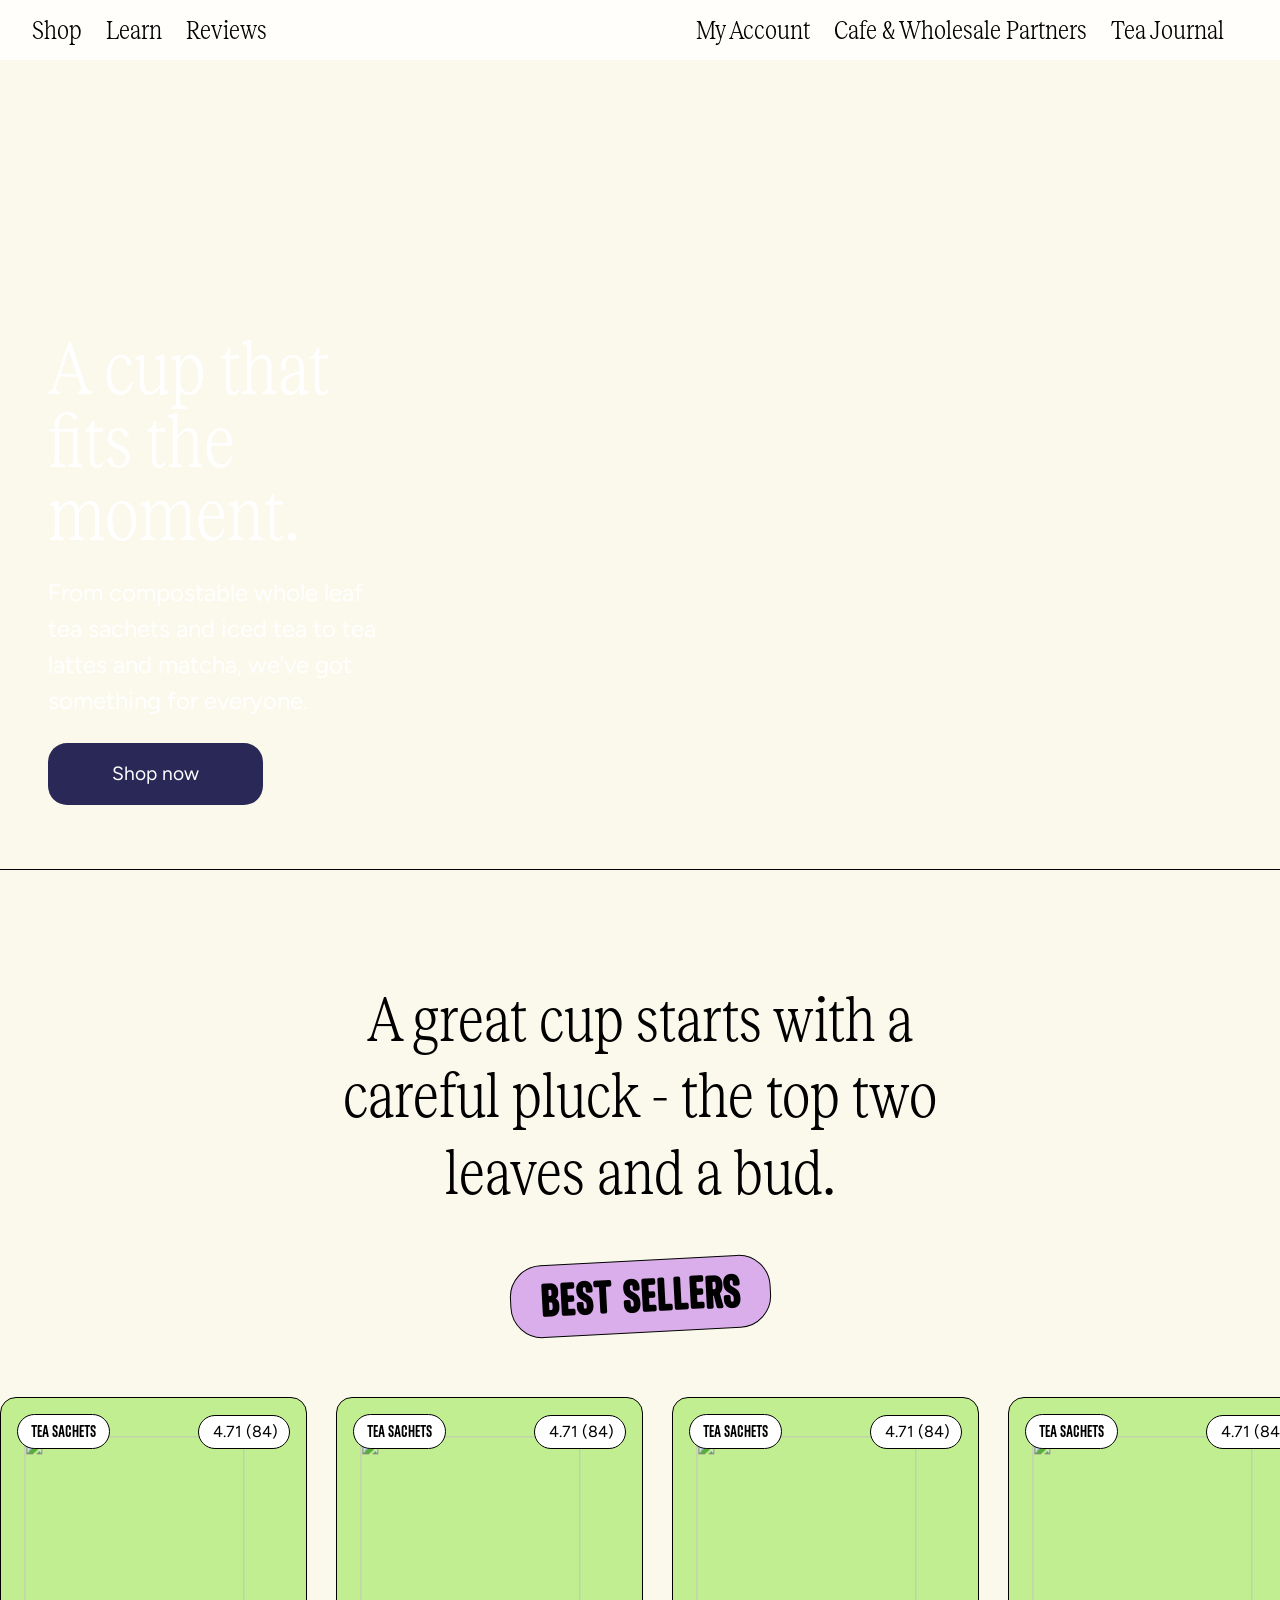
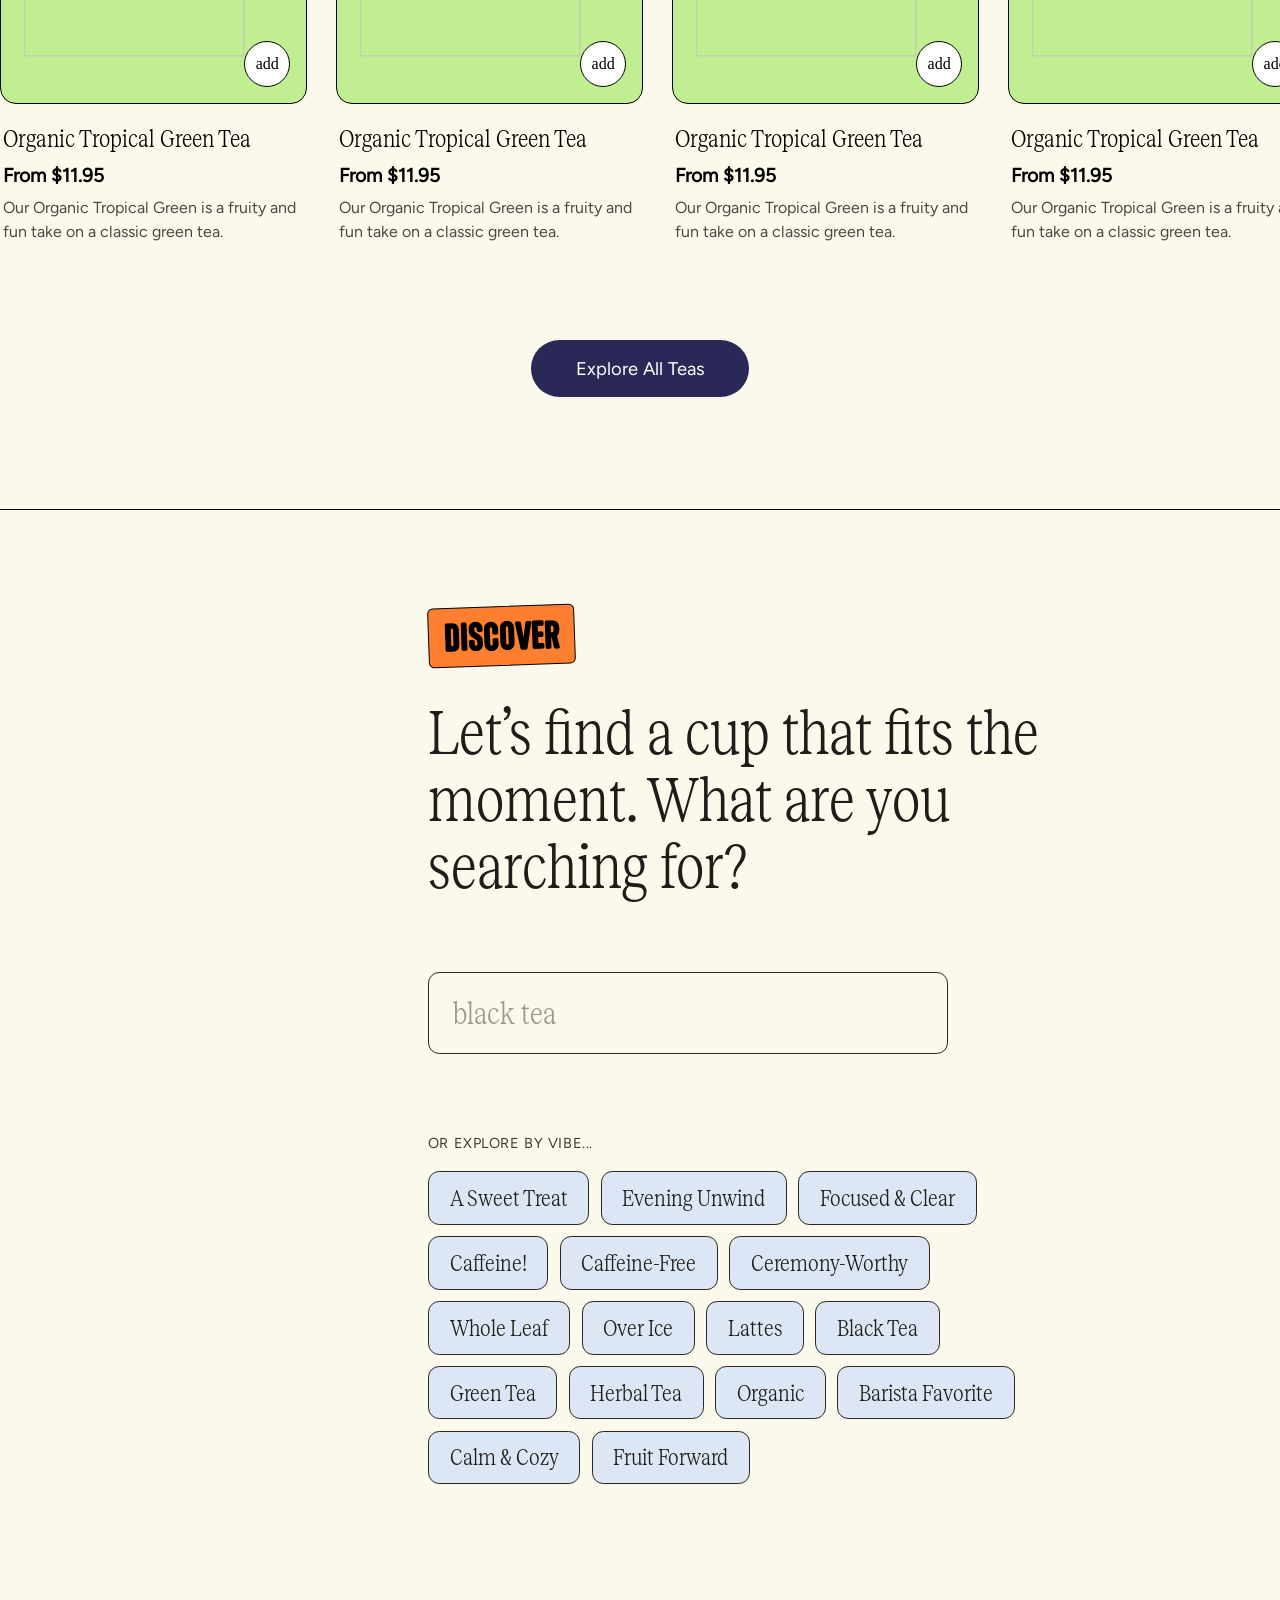
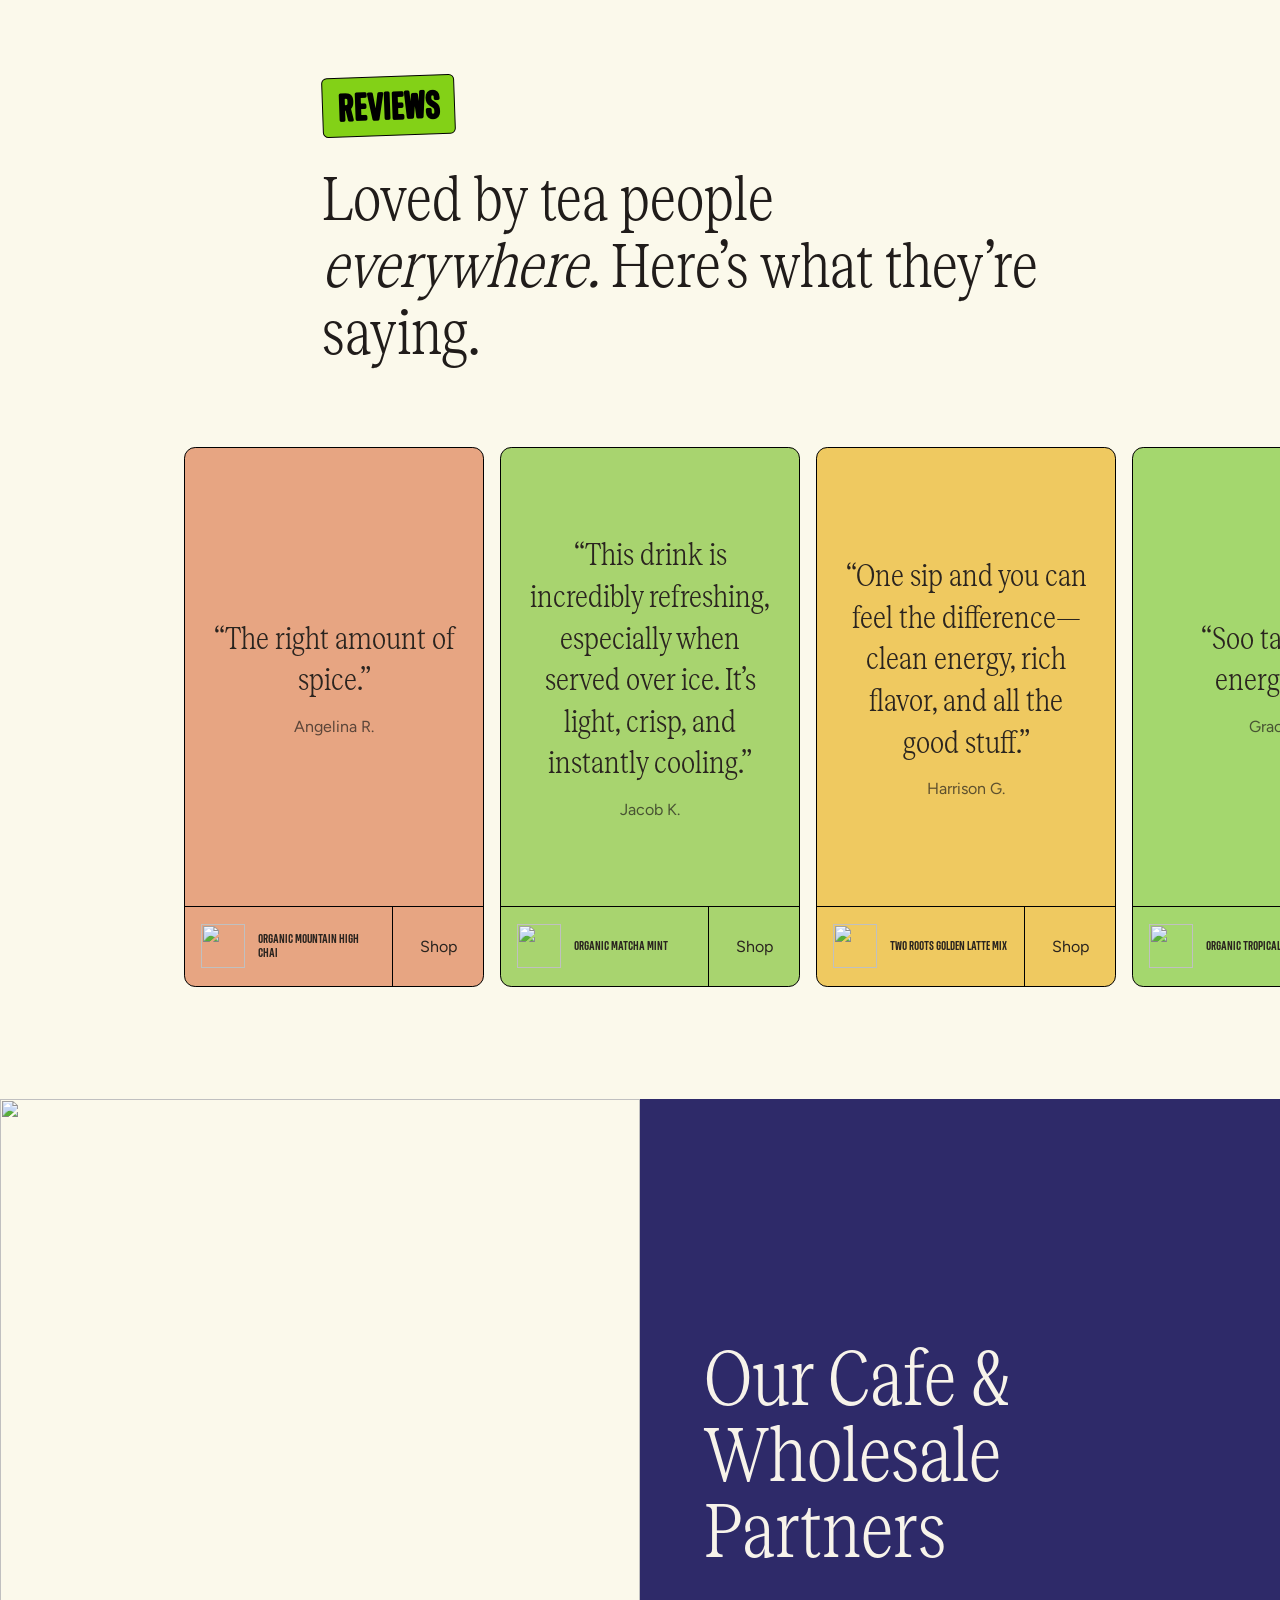
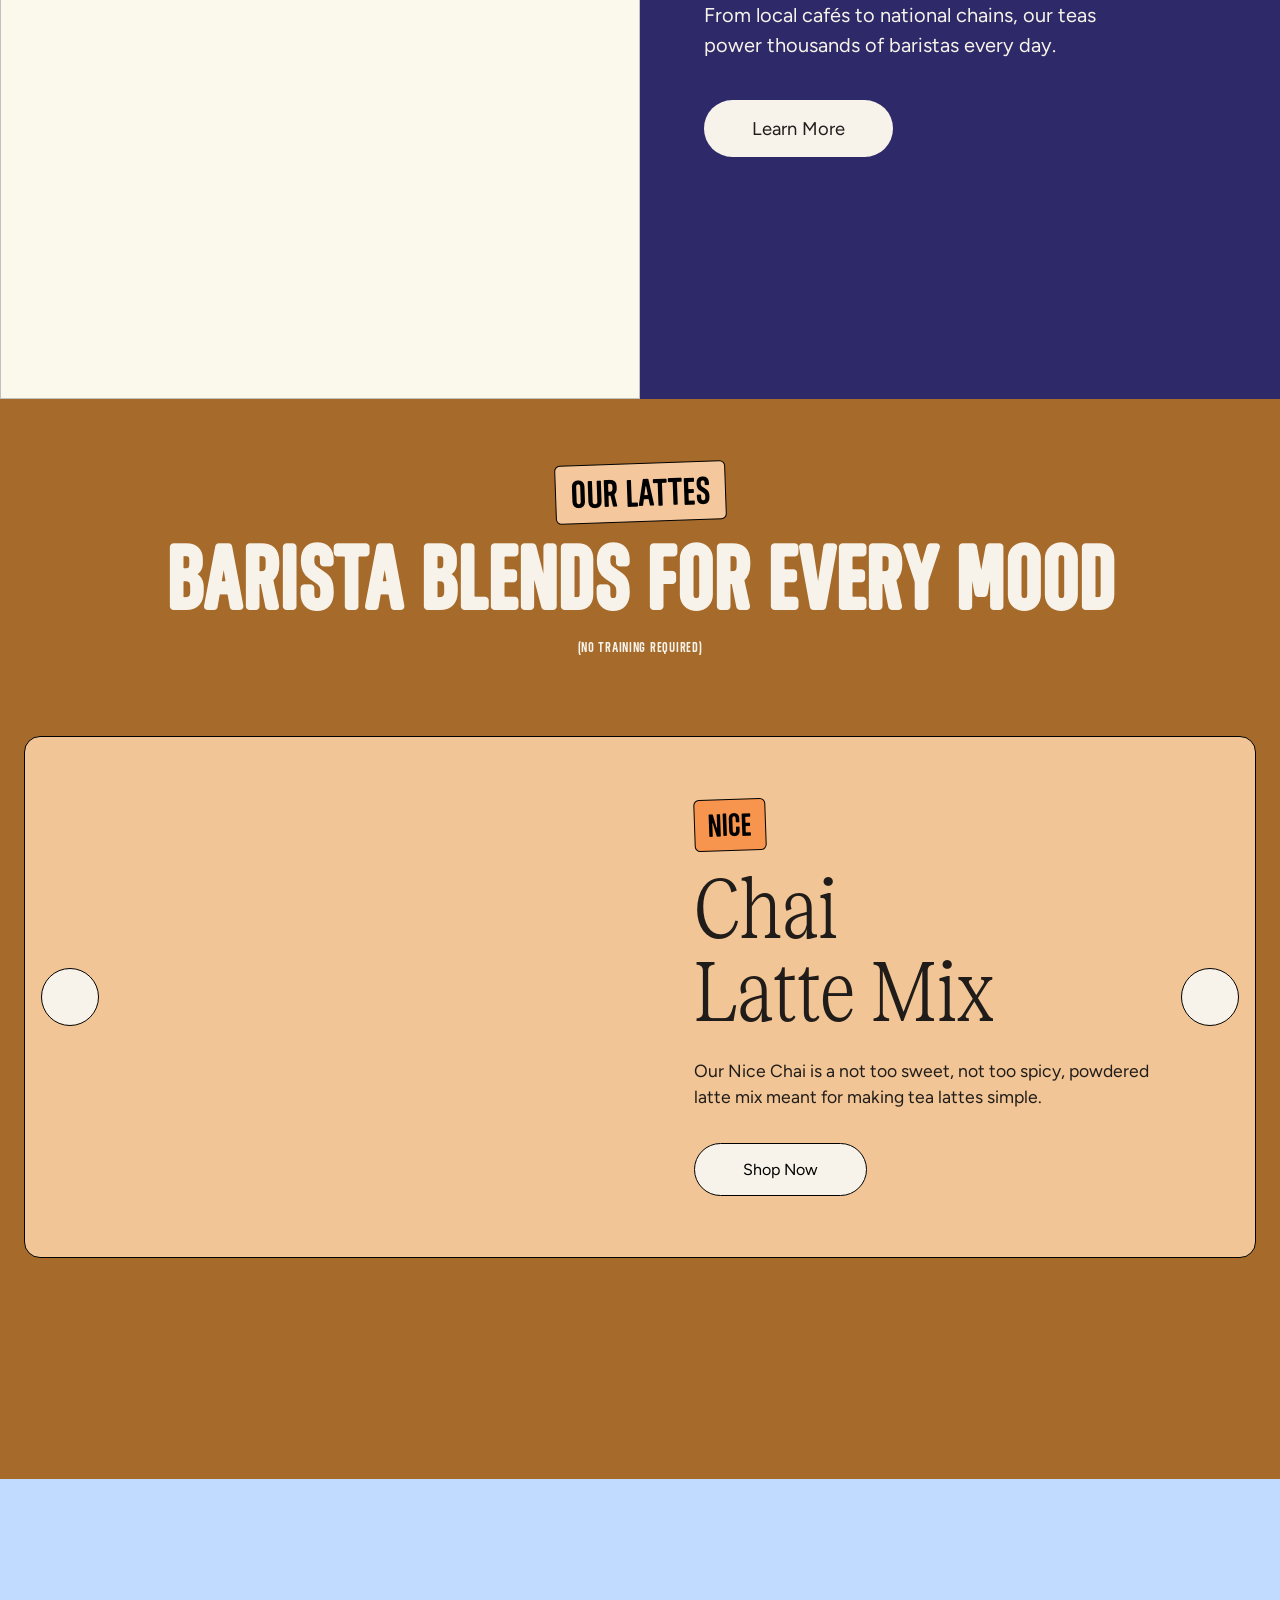
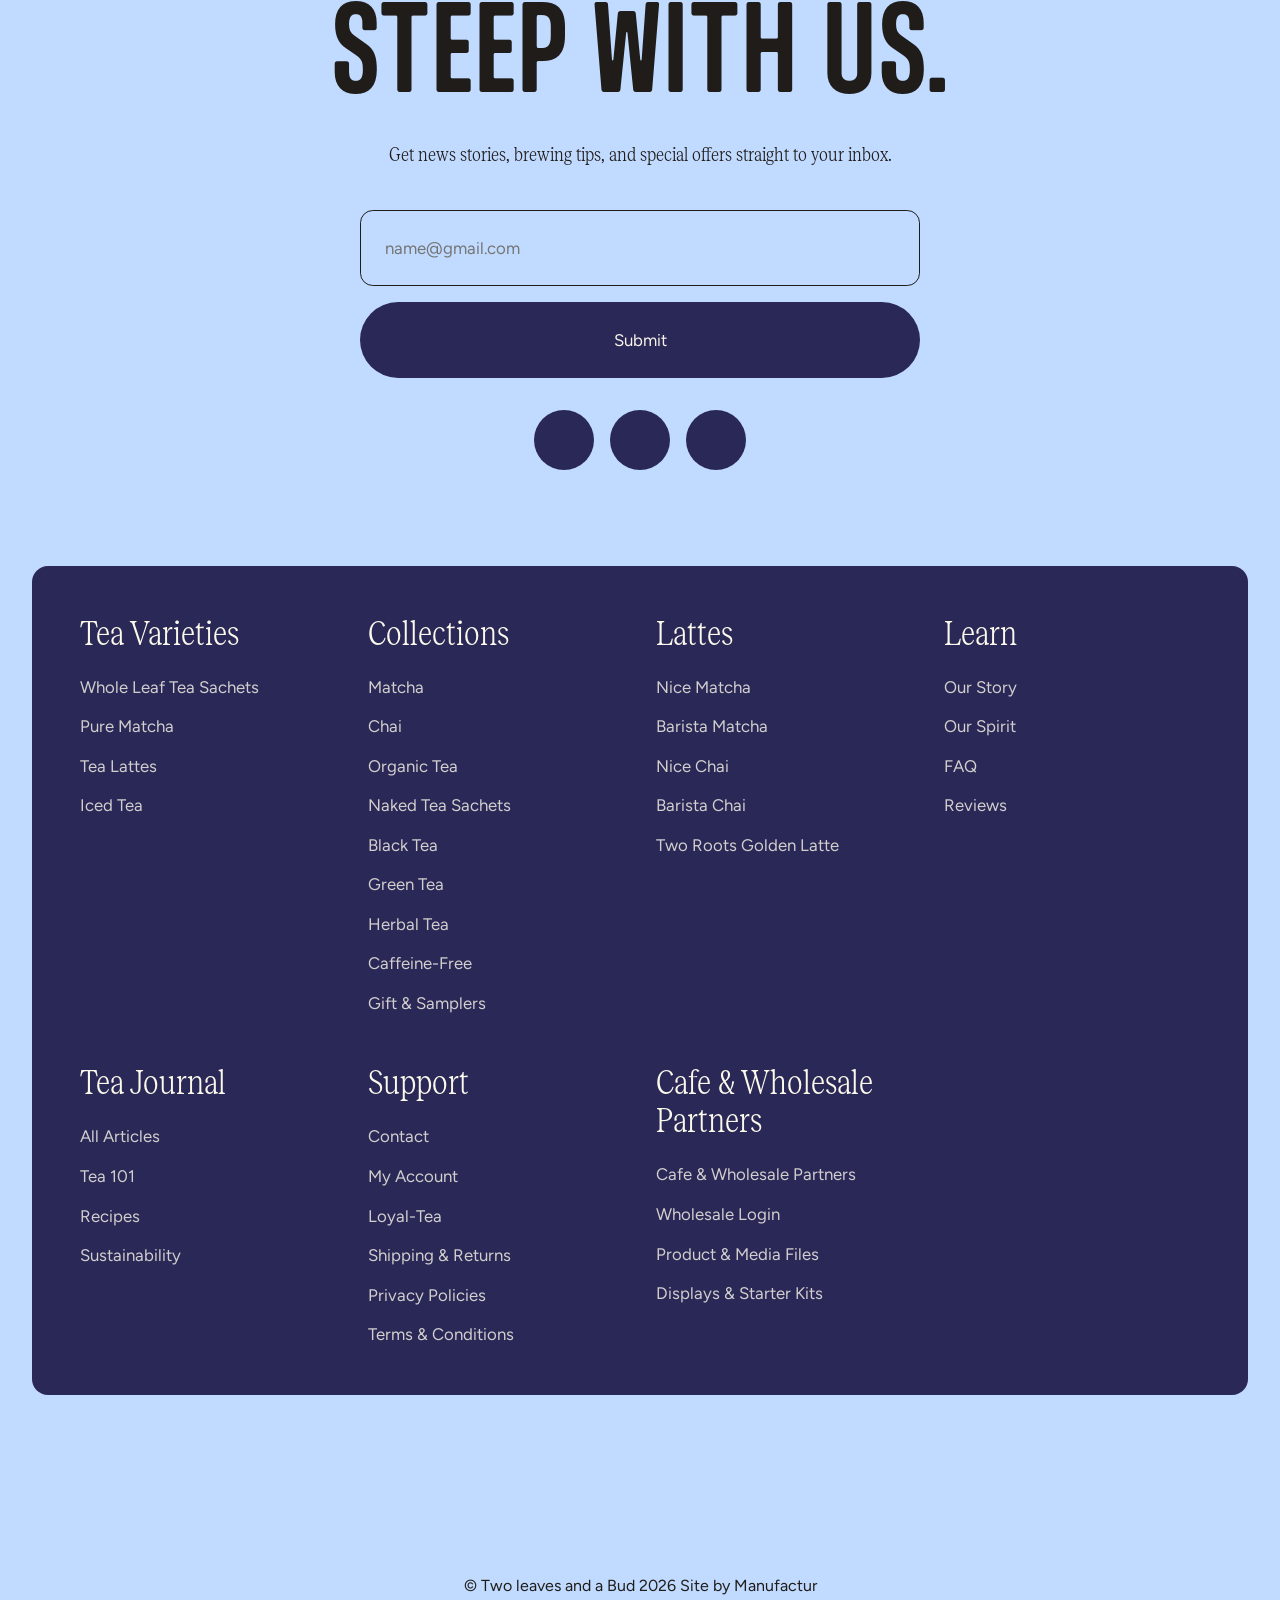
==== Assignment-7/index.html @ 1c63d4a4 "Assignment-7 added" ====
<!doctype html>
<html lang="en">
  <head>
    <meta charset="UTF-8" />
    <meta name="viewport" content="width=device-width, initial-scale=1.0" />
    <title>Two Leaves and a Bud | Orgainc Tea</title>
    <link rel="stylesheet" href="style.css" />
    <link
      href="https://cdn.jsdelivr.net/npm/remixicon@4.9.0/fonts/remixicon.css"
      rel="stylesheet"
    />
    
  </head>

  <body>
    <main>
      <nav>
        <i id="menu-icon" class="ri-menu-line"></i>
        <div class="nav-part-1">
          <h3>Shop</h3>
          <h3>Learn</h3>
          <h3>Reviews</h3>
        </div>
        <div class="nav-part-2">
          <img
            src="https://www.twoleavestea.com/cdn/shop/files/Twoleaves_logo.svg?v=1768205424&width=420"
            alt=""
          />
        </div>
        <div class="nav-part-3">
          <h3>My Account</h3>
          <h3>Cafe & Wholesale Partners</h3>
          <h3>Tea Journal</h3>
          <svg
            width="18"
            height="31"
            viewBox="0 0 18 31"
            fill="none"
            xmlns="http://www.w3.org/2000/svg"
            data-acsb-hidden="true"
            role="presentation"
          >
            <path
              d="M21.5 10V24.5C21.5 27.5376 19.0376 30 16 30H6C2.96243 30 0.5 27.5376 0.5 24.5V10H21.5Z"
              stroke="#201C1A"
            ></path>
            <path
              d="M5 9.5V6.5C5 3.18629 7.68629 0.5 11 0.5C14.3137 0.5 17 3.18629 17 6.5V9.5"
              stroke="#201C1A"
            ></path>
          </svg>
        </div>
      </nav>

      <section id="section-1">
        <h1>A cup that fits the moment.</h1>
        <p>
          From compostable whole leaf tea sachets and iced tea to tea lattes and
          matcha, we’ve got something for everyone.
        </p>
        <button>Shop now</button>
      </section>
      <section id="section-2">
        <div class="section2-text">
          <h1>
          A great cup starts with a careful pluck - the top two leaves and a
          bud.
        </h1>
        </div>
        <button class="btn-1">
          Best Sellers
        </button>

        <div class="card-container">
          <div class="card">
            <div class="card-top">
              <img src="https://www.twoleavestea.com/cdn/shop/files/organic_tropical_green_tea_sachet_featured.webp?v=1771579242&width=525.0" alt="">
            <div class="card-top-text">
              <button>TEA Sachets</button>
              <span><i class="ri-star-s-fill"></i> 4.71 (84)</span>
            </div>
              <div class="card-btm-text">
              <i class="ri-add-fill"></i>
              <span>add</span>
            </div>
            </div>
           <div class="card-btm">
             <h1>Organic Tropical Green Tea</h1>
            <h3>From $11.95</h3>
           <p> Our Organic Tropical Green is a fruity and fun take on a classic green tea.</p>
           </div>
          </div>
          <div class="card">
            <div class="card-top">
              <img src="https://www.twoleavestea.com/cdn/shop/files/organic_tropical_green_tea_sachet_featured.webp?v=1771579242&width=525.0" alt="">
            <div class="card-top-text">
              <button>TEA Sachets</button>
              <span><i class="ri-star-s-fill"></i> 4.71 (84)</span>
            </div>
              <div class="card-btm-text">
              <i class="ri-add-fill"></i>
              <span>add</span>
            </div>
            </div>
           <div class="card-btm">
             <h1>Organic Tropical Green Tea</h1>
            <h3>From $11.95</h3>
           <p> Our Organic Tropical Green is a fruity and fun take on a classic green tea.</p>
           </div>
          </div>
          <div class="card">
            <div class="card-top">
              <img src="https://www.twoleavestea.com/cdn/shop/files/organic_tropical_green_tea_sachet_featured.webp?v=1771579242&width=525.0" alt="">
            <div class="card-top-text">
              <button>TEA Sachets</button>
              <span><i class="ri-star-s-fill"></i> 4.71 (84)</span>
            </div>
              <div class="card-btm-text">
              <i class="ri-add-fill"></i>
              <span>add</span>
            </div>
            </div>
           <div class="card-btm">
             <h1>Organic Tropical Green Tea</h1>
            <h3>From $11.95</h3>
           <p> Our Organic Tropical Green is a fruity and fun take on a classic green tea.</p>
           </div>
          </div>
          <div class="card">
            <div class="card-top">
              <img src="https://www.twoleavestea.com/cdn/shop/files/organic_tropical_green_tea_sachet_featured.webp?v=1771579242&width=525.0" alt="">
            <div class="card-top-text">
              <button>TEA Sachets</button>
              <span><i class="ri-star-s-fill"></i> 4.71 (84)</span>
            </div>
              <div class="card-btm-text">
              <i class="ri-add-fill"></i>
              <span>add</span>
            </div>
            </div>
           <div class="card-btm">
             <h1>Organic Tropical Green Tea</h1>
            <h3>From $11.95</h3>
           <p> Our Organic Tropical Green is a fruity and fun take on a classic green tea.</p>
           </div>
          </div>
          <div class="card">
            <div class="card-top">
              <img src="https://www.twoleavestea.com/cdn/shop/files/organic_tropical_green_tea_sachet_featured.webp?v=1771579242&width=525.0" alt="">
            <div class="card-top-text">
              <button>TEA Sachets</button>
              <span><i class="ri-star-s-fill"></i> 4.71 (84)</span>
            </div>
              <div class="card-btm-text">
              <i class="ri-add-fill"></i>
              <span>add</span>
            </div>
            </div>
           <div class="card-btm">
             <h1>Organic Tropical Green Tea</h1>
            <h3>From $11.95</h3>
           <p> Our Organic Tropical Green is a fruity and fun take on a classic green tea.</p>
           </div>
          </div>
          <div class="card">
            <div class="card-top">
              <img src="https://www.twoleavestea.com/cdn/shop/files/organic_tropical_green_tea_sachet_featured.webp?v=1771579242&width=525.0" alt="">
            <div class="card-top-text">
              <button>TEA Sachets</button>
              <span><i class="ri-star-s-fill"></i> 4.71 (84)</span>
            </div>
              <div class="card-btm-text">
              <i class="ri-add-fill"></i>
              <span>add</span>
            </div>
            </div>
           <div class="card-btm">
             <h1>Organic Tropical Green Tea</h1>
            <h3>From $11.95</h3>
           <p> Our Organic Tropical Green is a fruity and fun take on a classic green tea.</p>
           </div>
          </div>
          <div class="card">
            <div class="card-top">
              <img src="https://www.twoleavestea.com/cdn/shop/files/organic_tropical_green_tea_sachet_featured.webp?v=1771579242&width=525.0" alt="">
            <div class="card-top-text">
              <button>TEA Sachets</button>
              <span><i class="ri-star-s-fill"></i> 4.71 (84)</span>
            </div>
              <div class="card-btm-text">
              <i class="ri-add-fill"></i>
              <span>add</span>
            </div>
            </div>
           <div class="card-btm">
             <h1>Organic Tropical Green Tea</h1>
            <h3>From $11.95</h3>
           <p> Our Organic Tropical Green is a fruity and fun take on a classic green tea.</p>
           </div>
          </div>
          <div class="card">
            <div class="card-top">
              <img src="https://www.twoleavestea.com/cdn/shop/files/organic_tropical_green_tea_sachet_featured.webp?v=1771579242&width=525.0" alt="">
            <div class="card-top-text">
              <button>TEA Sachets</button>
              <span><i class="ri-star-s-fill"></i> 4.71 (84)</span>
            </div>
              <div class="card-btm-text">
              <i class="ri-add-fill"></i>
              <span>add</span>
            </div>
            </div>
           <div class="card-btm">
             <h1>Organic Tropical Green Tea</h1>
            <h3>From $11.95</h3>
           <p> Our Organic Tropical Green is a fruity and fun take on a classic green tea.</p>
           </div>
          </div>

          <div class="card">
            <div class="card-top">
              <img src="https://www.twoleavestea.com/cdn/shop/files/organic_tropical_green_tea_sachet_featured.webp?v=1771579242&width=525.0" alt="">
            <div class="card-top-text">
              <button>TEA Sachets</button>
              <span><i class="ri-star-s-fill"></i> 4.71 (84)</span>
            </div>
              <div class="card-btm-text">
              <i class="ri-add-fill"></i>
              <span>add</span>
            </div>
            </div>
           <div class="card-btm">
             <h1>Organic Tropical Green Tea</h1>
            <h3>From $11.95</h3>
           <p> Our Organic Tropical Green is a fruity and fun take on a classic green tea.</p>
           </div>
          </div>
        </div>
        <div class="btn-container">
          <button class="btm-btn">Explore All Teas</button>
        </div>
      </section>

      <section id = "section-3">
        <button class="btn-1">
            DISCOVER
        </button>
        <div class="section3-text">
          <h1>
          Let’s find a cup that fits the moment. What are you searching for?
        </h1>
        </div>
        <div class="section3-search">
        <input type="text" placeholder="black tea">
        </div>

        <div class="explore-text">
        <p>OR EXPLORE BY VIBE...</p>
        </div>

        <div class="tag-wrapper">
            <button>A Sweet Treat</button>
            <button>Evening Unwind</button>
            <button>Focused & Clear</button>
            <button>Caffeine!</button>
            <button>Caffeine-Free</button>
            <button>Ceremony-Worthy</button>
            <button>Whole Leaf</button>
            <button>Over Ice</button>
            <button>Lattes</button>
            <button>Black Tea</button>
            <button>Green Tea</button>
            <button>Herbal Tea</button>
            <button>Organic</button>
            <button>Barista Favorite</button>
            <button>Calm & Cozy</button>
            <button>Fruit Forward</button>
        </div>
      </section>


      <section id="section-4">

  <button class="review-btn">
    REVIEWS
  </button>

  <div class="section4-text">
    <h1>
      Loved by tea people <em>everywhere.</em> Here’s what they’re saying.
    </h1>
  </div>

  <div class="review-card-wrapper">

    <div class="review-card peach">
      <div class="review-content">
        <h2>“The right amount of spice.”</h2>
        <p>Angelina R.</p>
      </div>

      <div class="review-product">
        <div class="product-left">
          <img src="https://www.twoleavestea.com/cdn/shop/files/organic_mountain_high_chai_tea_sachet_box_featured.webp?v=1741893080&width=320" alt="">
          <span>ORGANIC MOUNTAIN HIGH CHAI</span>
        </div>

        <button>Shop</button>
      </div>
    </div>

    <div class="review-card green">
      <div class="review-content">
        <h2>
          “This drink is incredibly refreshing, especially when served over ice. It’s light, crisp, and instantly cooling.”
        </h2>
        <p>Jacob K.</p>
      </div>

      <div class="review-product">
        <div class="product-left">
          <img src="https://www.twoleavestea.com/cdn/shop/files/organic_matcha_mint_sachet_box_featured.webp?v=1741894193&width=320" alt="">
          <span>ORGANIC MATCHA MINT</span>
        </div>

        <button>Shop</button>
      </div>
    </div>

    <div class="review-card yellow">
      <div class="review-content">
        <h2>
          “One sip and you can feel the difference—clean energy, rich flavor, and all the good stuff.”
        </h2>
        <p>Harrison G.</p>
      </div>

      <div class="review-product">
        <div class="product-left">
          <img src="https://www.twoleavestea.com/cdn/shop/files/two_roots_golden_latte_mix_featured.webp?v=1741905054&width=320" alt="">
          <span>TWO ROOTS GOLDEN LATTE MIX</span>
        </div>

        <button>Shop</button>
      </div>
    </div>

    <div class="review-card light-green">
      <div class="review-content">
        <h2>“Soo tasty and energizing.”</h2>
        <p>Gracie H.</p>
      </div>

      <div class="review-product">
        <div class="product-left">
          <img src="https://www.twoleavestea.com/cdn/shop/files/organic_tropical_green_tea_sachet_featured.webp?v=1771579242&width=320" alt="">
          <span>ORGANIC TROPICAL GREEN TEA</span>
        </div>

        <button>Shop</button>
      </div>
    </div>

    <div class="review-card purple">
      <div class="review-content">
        <h2>“The perfect start to my day.”</h2>
        <p>Jorge F.</p>
      </div>

      <div class="review-product">
        <div class="product-left">
          <img src="https://www.twoleavestea.com/cdn/shop/files/jasmine_petal_tea_sachet_box_featured.webp?v=1741893665&width=320" alt="">
          <span>JASMINE PETAL</span>
        </div>

        <button>Shop</button>
      </div>
    </div>

  </div>

</section>
<section id="section-5">

  <div class="section5-left">
    <img src="https://www.twoleavestea.com/cdn/shop/files/Our_Cafe_Wholesale_Partners.webp?v=1773753185&width=2700.0" alt="">
  </div>

  <div class="section5-right">
    <div class="section5-content">
      <h1>
        Our Cafe & Wholesale Partners
      </h1>

      <p>
        From local cafés to national chains, our teas power thousands of baristas every day.
      </p>

      <button>
        Learn More
      </button>
    </div>
  </div>

</section>

<section id="section-6">

  <div class="latte-top">

    <div class="latte-badge">
      OUR LATTES
    </div>

    <h1>BARISTA BLENDS FOR EVERY MOOD</h1>

    <p>(NO TRAINING REQUIRED)</p>

    <div class="latte-sticker">
      <img src="https://www.twoleavestea.com/cdn/shop/files/designed_for_ease.svg?v=1773116538&width=112" alt="">
    </div>

  </div>

  <div class="latte-box">

    <button class="slider-arrow left">
      <i class="ri-arrow-left-s-line"></i>
    </button>

    <div class="latte-image">
      <img src="https://www.twoleavestea.com/cdn/shop/files/Nice_Chai.webp?v=1773826534&width=288" alt="">
    </div>

    <div class="latte-content">

      <div class="latte-tag">
        NICE
      </div>

      <h2>Chai <br> Latte Mix</h2>

      <p>
        Our Nice Chai is a not too sweet, not too spicy, powdered latte mix meant for making tea lattes simple.
      </p>

      <button>Shop Now</button>

    </div>

    <button class="slider-arrow right">
      <i class="ri-arrow-right-s-line"></i>
    </button>

  </div>

</section>




<footer id="footer">

  <div class="footer-part-1">

  <h1>Steep with us.</h1>

  <p>
    Get news stories, brewing tips, and special offers straight to your inbox.
  </p>

  <input type="email" placeholder="name@gmail.com">

  <button>Submit</button>

  <div class="footer-socials">
    <i class="ri-facebook-fill"></i>
    <i class="ri-instagram-line"></i>
    <i class="ri-linkedin-fill"></i>
  </div>

</div>
<div class="footer-part-2">

  <div class="footer-menu">

    <div class="footer-menu-top">
      <h2>Tea Varieties</h2>
      <div class="footer-toggle">
        <i class="ri-arrow-down-s-line"></i>
      </div>
    </div>

    <div class="footer-menu-links">
      <a href="#">Whole Leaf Tea Sachets</a>
      <a href="#">Pure Matcha</a>
      <a href="#">Tea Lattes</a>
      <a href="#">Iced Tea</a>
    </div>

  </div>

  <div class="footer-menu">

    <div class="footer-menu-top">
      <h2>Collections</h2>
      <div class="footer-toggle">
        <i class="ri-arrow-down-s-line"></i>
      </div>
    </div>

    <div class="footer-menu-links">
      <a href="#">Matcha</a>
      <a href="#">Chai</a>
      <a href="#">Organic Tea</a>
      <a href="#">Naked Tea Sachets</a>
      <a href="#">Black Tea</a>
      <a href="#">Green Tea</a>
      <a href="#">Herbal Tea</a>
      <a href="#">Caffeine-Free</a>
      <a href="#">Gift & Samplers</a>
    </div>

  </div>

  <div class="footer-menu">

    <div class="footer-menu-top">
      <h2>Lattes</h2>
      <div class="footer-toggle">
        <i class="ri-arrow-down-s-line"></i>
      </div>
    </div>

    <div class="footer-menu-links">
      <a href="#">Nice Matcha</a>
      <a href="#">Barista Matcha</a>
      <a href="#">Nice Chai</a>
      <a href="#">Barista Chai</a>
      <a href="#">Two Roots Golden Latte</a>
    </div>

  </div>

  <div class="footer-menu">

    <div class="footer-menu-top">
      <h2>Learn</h2>
      <div class="footer-toggle">
        <i class="ri-arrow-down-s-line"></i>
      </div>
    </div>

    <div class="footer-menu-links">
      <a href="#">Our Story</a>
      <a href="#">Our Spirit</a>
      <a href="#">FAQ</a>
      <a href="#">Reviews</a>
    </div>

  </div>

  <div class="footer-menu">

    <div class="footer-menu-top">
      <h2>Tea Journal</h2>
      <div class="footer-toggle">
        <i class="ri-arrow-down-s-line"></i>
      </div>
    </div>

    <div class="footer-menu-links">
      <a href="#">All Articles</a>
      <a href="#">Tea 101</a>
      <a href="#">Recipes</a>
      <a href="#">Sustainability</a>
    </div>

  </div>

  <div class="footer-menu">

    <div class="footer-menu-top">
      <h2>Support</h2>
      <div class="footer-toggle">
        <i class="ri-arrow-down-s-line"></i>
      </div>
    </div>

    <div class="footer-menu-links">
      <a href="#">Contact</a>
      <a href="#">My Account</a>
      <a href="#">Loyal-Tea</a>
      <a href="#">Shipping & Returns</a>
      <a href="#">Privacy Policies</a>
      <a href="#">Terms & Conditions</a>
    </div>

  </div>

  <div class="footer-menu">

    <div class="footer-menu-top">
      <h2>Cafe & Wholesale Partners</h2>
      <div class="footer-toggle">
        <i class="ri-arrow-down-s-line"></i>
      </div>
    </div>

    <div class="footer-menu-links">
      <a href="#">Cafe & Wholesale Partners</a>
      <a href="#">Wholesale Login</a>
      <a href="#">Product & Media Files</a>
      <a href="#">Displays & Starter Kits</a>
    </div>

  </div>

</div>
<div class="footer-part-3">

  <div class="footer-logo-wrap">
    <img
      src="https://www.twoleavestea.com/cdn/shop/files/Twoleaves_logo.svg?v=1768205424&width=420"
      alt=""
    >
  </div>

  <div class="footer-bg-image">
    <img
      src="https://www.twoleavestea.com/cdn/shop/files/footer-extended_1.png?v=1771834074"
      alt=""
    >
  </div>

  <p>
    © Two leaves and a Bud 2026 Site by Manufactur
  </p>

</div>

</footer>
    </main>
  </body>
</html>
---- Assignment-7/style.css ----
@font-face {
    font-family: Reckless;
    src: url(./fonts/RecklessCondensedS-TRIAL-Book.woff);
}

@font-face {
    font-family: Figtree;
    src: url(./fonts/figtree_n4.3c0838aba1701047e60be6a99a1b0a40ce9b8419.woff2);
}

@font-face {
    font-family: Midnight;
    src: url(./fonts/midnight-sans-rd-12-medium-trial.otf);
}

* {
    margin: 0;
    padding: 0;
    box-sizing: border-box;
}

html,
body {
    width: 100%;
    height: 100%;
}

main {
    width: 100%;
    min-height: 100vh;
    background-color: #FBF9EB;
}

nav {
    width: 100%;
    background-color: #FFFEFB;
    display: flex;
    align-items: center;
    justify-content: space-between;
    font-family: Reckless;
    padding: 1rem 1.5rem;
    font-size: 1rem;
    position: sticky;
    top: 0;
    z-index: 100;
}

nav i {
    font-size: 2.2rem;
    width: 33%;
}

nav .nav-part-1 {
    gap: 1.5rem;
    width: 33%;
    display: none;
}

.nav-part-1 h3 {
    font-weight: 300;
}

nav .nav-part-2 {
    width: 24%;
    display: flex;
}

.nav-part-2 img {
    width: 100%;
    object-fit: cover;
}

.nav-part-3 {
    display: flex;
    width: 30%;
    gap: 2rem;
    align-items: center;
    justify-content: end;
}

.nav-part-3 h3 {
    font-weight: 300;
    display: none;
}

.nav-part-3 svg {
    width: 34px;
    height: 34px;
}

#section-1 {
    width: 100%;
    height: 90vh;
    background-image: url(https://www.twoleavestea.com/cdn/shop/files/AlpineBerry_mobile.webp?v=1774284087&width=720);
    background-size: cover;
    background-position: center;
    display: flex;
    justify-content: end;
    flex-direction: column;
    padding: 4rem 1rem;
    gap: 1.5rem;
    text-align: center;
    border-bottom: 1px solid #000;
}

#section-1 h1 {
    font-size: clamp(4rem, 6vw, 6rem);
    font-family: Reckless;
    color: white;
    font-weight: 500;
    line-height: 0.95;
}

#section-1 p {
    font-size: clamp(1.2rem, 2vw, 1.5rem);
    font-family: Figtree;
    font-weight: 400;
    color: white;
    line-height: 1.5;
}

#section-1 button {
    padding: 1.3rem 2rem;
    border: none;
    background-color: #2A2857;
    color: white;
    font-family: Figtree;
    border-radius: 1.2rem;
    font-size: 1.2rem;
    font-weight: 500;
}

#section-2 {
    width: 100%;
    min-height: 100vh;
    padding: 7rem 0;
    display: flex;
    flex-direction: column;
    align-items: center;
}

#section-2 .section2-text {
    width: 100%;
    display: flex;
    align-items: center;
    justify-content: center;
    font-family: Reckless;
    text-align: center;
    padding: 0 1rem;
}

.section2-text h1 {
    font-size: clamp(2.5rem, 5vw, 4.5rem);
    font-weight: 300;
    width: 90%;
    line-height: 1.2;
}

#section-2 .btn-1 {
    padding: 0.5rem 1.8rem;
    font-size: clamp(2rem, 4vw, 2.8rem);
    font-family: Midnight;
    font-weight: 600;
    background-color: #DAAEEA;
    border-radius: 2rem;
    border: 1px solid #000;
    text-transform: uppercase;
    margin-top: 3rem;
    transform: rotate(-3deg);
    letter-spacing: 1px;
}

#section-2 .card-container {
    width: 100%;
    padding: 4rem 2rem;
    display: flex;
    gap: 1.8rem;
    overflow-x: auto;
    scroll-behavior: smooth;
    scroll-snap-type: x mandatory;
    -webkit-overflow-scrolling: touch;
}

.card-container::-webkit-scrollbar {
    display: none;
}

.card {
    display: flex;
    flex-direction: column;
    gap: 1.2rem;
    flex-shrink: 0;
    width: clamp(300px, 24vw, 360px);
    scroll-snap-align: start;
}

.card-top {
    width: 100%;
    aspect-ratio: 1 / 1;
    background-color: #C1EE91;
    position: relative;
    padding: 1rem;
    display: flex;
    flex-direction: column;
    align-items: end;
    justify-content: space-between;
    border-radius: 1rem;
    border: 1px solid #000;
    overflow: hidden;
}

.card-top-text {
    width: 100%;
    display: flex;
    align-items: center;
    justify-content: space-between;
    z-index: 2;
}

.card-top-text button {
    padding: 0.45rem 0.8rem;
    border-radius: 2rem;
    border: 1px solid #000;
    background-color: #fff;
    font-family: Midnight;
    font-size: 1rem;
    text-transform: uppercase;
    font-weight: 400;
}

.card-top-text span {
    font-size: 1rem;
    font-family: Figtree;
    font-weight: 500;
    background-color: #fff;
    padding: 0.4rem 0.7rem;
    border-radius: 2rem;
    border: 1px solid #000;
    display: flex;
    align-items: center;
    gap: 0.2rem;
}

.card-top img {
    height: 85%;
    width: 85%;
    object-fit: contain;
    position: absolute;
    top: 55%;
    left: 50%;
    transform: translate(-50%, -50%);
    transition: transform 0.4s cubic-bezier(0.16, 1, 0.3, 1);
    z-index: 1;
}

.card-top:hover img {
    transform: translate(-50%, -55%) scale(1.05);
}

.card-btm-text {
    background-color: #fff;
    width: 46px;
    height: 46px;
    display: flex;
    align-items: center;
    justify-content: center;
    border-radius: 50%;
    border: 1px solid #000;
    cursor: pointer;
    z-index: 2;
}

.card-btm-text i {
    font-size: 1.5rem;
}

.card-btm {
    display: flex;
    flex-direction: column;
    gap: 0.6rem;
    font-family: Reckless;
    padding: 0 0.2rem;
}

.card-btm h1 {
    font-size: 1.6rem;
    font-weight: 400;
    line-height: 1.2;
}

.card-btm h3 {
    font-family: Figtree;
    font-size: 1.2rem;
    font-weight: 600;
}

.card-btm p {
    font-family: Figtree;
    font-size: 1rem;
    font-weight: 400;
    opacity: 0.7;
    line-height: 1.5;
}

.btn-container {
    width: 100%;
    display: flex;
    align-items: center;
    justify-content: center;
    margin-top: 2rem;
}

.btm-btn {
    padding: 1.1rem 2.8rem;
    border: none;
    background-color: #2A2857;
    color: white;
    font-family: Figtree;
    border-radius: 2rem;
    font-size: 1.15rem;
    font-weight: 500;
    cursor: pointer;
}

#section-3 {
    width: 100%;
    min-height: 95vh;
    padding: 6rem 1rem;
    border-top: 1px solid #000;
    display: flex;
    flex-direction: column;
    align-items: center;
    background-color: #FBF9EB;
}

#section-3 .btn-1 {
    min-height: 2.8rem;
    padding: 0.35rem 0.9rem;
    background-color: #FF7F31;
    font-family: Midnight;
    font-size: clamp(2rem, 3vw, 3rem);
    font-weight: 600;
    text-transform: uppercase;
    border-radius: 0.35rem;
    border: 1px solid #000;
    transform: rotate(-2deg);
}

#section-3 .section3-text {
    width: 100%;
    display: flex;
    justify-content: center;
    margin-top: 2rem;
    text-align: center;
}

.section3-text h1 {
    width: 100%;
    max-width: 950px;
    font-family: Reckless;
    font-size: clamp(3rem, 5vw, 5.5rem);
    line-height: 1.05;
    font-weight: 300;
    color: #201C1A;
}

.section3-search {
    margin-top: 4.5rem;
    width: 100%;
    display: flex;
    justify-content: center;
}

.section3-search input {
    width: 100%;
    max-width: 520px;
    height: 82px;
    border: 1px solid #2B2623;
    border-radius: 0.7rem;
    background-color: transparent;
    padding: 0 1.5rem;
    font-size: 2rem;
    font-family: Reckless;
    outline: none;
    color: #201C1A;
}

.section3-search input::placeholder {
    color: #9D978F;
}

.explore-text {
    width: 100%;
    max-width: 760px;
    margin-top: 5rem;
}

.explore-text p {
    font-size: 0.9rem;
    font-family: Figtree;
    letter-spacing: 0.04em;
    color: #3F3A36;
}

.tag-wrapper {
    width: 100%;
    max-width: 760px;
    display: flex;
    flex-wrap: wrap;
    gap: 0.7rem;
    margin-top: 1.2rem;
}

.tag-wrapper button {
    padding: 0.8rem 1.3rem;
    border-radius: 0.7rem;
    border: 1px solid #2B2623;
    background-color: #DCE6F5;
    font-family: Reckless;
    font-size: 1.5rem;
    font-weight: 300;
    color: #201C1A;
    cursor: pointer;
}

#section-4 {
    width: 100%;
    min-height: 120vh;
    padding: 6rem 1rem;
    display: flex;
    flex-direction: column;
    align-items: center;
    background-color: #FBF9EB;
}

.review-btn {
    min-height: 2.8rem;
    padding: 0.35rem 0.9rem;
    background-color: #83D117;
    font-family: Midnight;
    font-size: clamp(2rem, 3vw, 3rem);
    font-weight: 600;
    text-transform: uppercase;
    border-radius: 0.35rem;
    border: 1px solid #000;
    transform: rotate(-2deg);
}

.section4-text {
    width: 100%;
    display: flex;
    justify-content: center;
    margin-top: 1.8rem;
}

.section4-text h1 {
    width: 100%;
    max-width: 950px;
    font-family: Reckless;
    font-size: clamp(3rem, 5vw, 5.5rem);
    line-height: 1.05;
    font-weight: 300;
    color: #201C1A;
    text-align: center;
}

.review-card-wrapper {
    width: 100%;
    margin-top: 5rem;
    display: flex;
    gap: 1rem;
    overflow-x: auto;
    padding-bottom: 1rem;
}

.review-card-wrapper::-webkit-scrollbar {
    display: none;
}

.review-card {
    width: 300px;
    min-width: 300px;
    height: 540px;
    border: 1px solid #000;
    border-radius: 0.7rem;
    overflow: hidden;
    display: flex;
    flex-direction: column;
    justify-content: space-between;
}

.peach {
    background-color: #E7A582;
}

.green {
    background-color: #A8D46F;
}

.yellow {
    background-color: #EFC960;
}

.light-green {
    background-color: #A4D76E;
}

.purple {
    background-color: #C5B1D0;
}

.review-content {
    padding: 2rem 1.5rem;
    display: flex;
    flex-direction: column;
    justify-content: center;
    align-items: center;
    flex: 1;
    text-align: center;
}

.review-content h2 {
    font-family: Reckless;
    font-size: 2rem;
    font-weight: 300;
    line-height: 1.3;
    color: #2A241F;
}

.review-content p {
    margin-top: 1rem;
    font-size: 1rem;
    font-family: Figtree;
    color: rgba(32, 28, 26, 0.7);
}

.review-product {
    width: 100%;
    height: 80px;
    border-top: 1px solid #000;
    display: flex;
    align-items: center;
}

.product-left {
    flex: 1;
    height: 100%;
    display: flex;
    align-items: center;
    gap: 0.8rem;
    padding: 0 1rem;
    border-right: 1px solid #000;
}

.product-left img {
    width: 44px;
    height: 44px;
    object-fit: contain;
}

.product-left span {
    font-family: Midnight;
    font-size: 0.8rem;
    line-height: 1.1;
    text-transform: uppercase;
    color: #2A241F;
}

.review-product button {
    width: 90px;
    height: 100%;
    border: none;
    background-color: transparent;
    font-family: Figtree;
    font-size: 1rem;
    color: #2A241F;
    cursor: pointer;
}

#section-5 {
    width: 100%;
    min-height: 100vh;
    display: flex;
    flex-direction: column;
    overflow: hidden;
}

.section5-left {
    width: 100%;
    height: 50vh;
}

.section5-left img {
    width: 100%;
    height: 100%;
    object-fit: cover;
}

.section5-right {
    width: 100%;
    min-height: 50vh;
    background-color: #2E2A69;
    display: flex;
    align-items: center;
    justify-content: center;
    padding: 4rem 1.5rem;
}

.section5-content {
    width: 100%;
}

.section5-content h1 {
    font-family: Reckless;
    font-size: clamp(3.2rem, 8vw, 5.5rem);
    line-height: 0.95;
    font-weight: 300;
    color: #F7F3EA;
}

.section5-content p {
    margin-top: 2rem;
    font-family: Figtree;
    font-size: 1.25rem;
    line-height: 1.5;
    color: #F7F3EA;
    max-width: 520px;
}

.section5-content button {
    margin-top: 2.5rem;
    padding: 1.1rem 3rem;
    border-radius: 3rem;
    border: none;
    background-color: #F7F3EA;
    color: #201C1A;
    font-family: Figtree;
    font-size: 1.15rem;
    cursor: pointer;
}

#section-6 {
    width: 100%;
    min-height: 120vh;
    background-color: #A66A2B;
    padding: 4rem 1rem 1rem;
    overflow: hidden;
}

.latte-top {
    width: 100%;
    position: relative;
    text-align: center;
}

.latte-badge {
    display: inline-block;
    padding: 0.3rem 0.9rem;
    background-color: #F4C89C;
    border: 1px solid #000;
    border-radius: 0.35rem;
    font-family: Midnight;
    font-size: clamp(2rem, 3vw, 3rem);
    transform: rotate(-2deg);
}

.latte-top h1 {
    margin-top: 1rem;
    font-family: Midnight;
    font-size: clamp(3.5rem, 7vw, 6rem);
    line-height: 0.95;
    color: #F7F3EA;
    text-transform: uppercase;
}

.latte-top p {
    margin-top: 1rem;
    font-family: Midnight;
    color: #F7F3EA;
    font-size: 0.9rem;
    letter-spacing: 0.05em;
}

.latte-sticker {
    position: absolute;
    top: -1rem;
    right: 0;
    width: 90px;
}

.latte-sticker img {
    width: 100%;
    object-fit: contain;
}

.latte-box {
    width: 100%;
    margin-top: 4rem;
    min-height: 70vh;
    background-color: #F1C595;
    border: 1px solid #000;
    border-radius: 1rem;
    display: flex;
    flex-direction: column;
    position: relative;
    overflow: hidden;
}

.latte-image {
    width: 100%;
    display: flex;
    align-items: end;
    justify-content: center;
    padding: 2rem 2rem 0;
}

.latte-image img {
    width: 100%;
    max-width: 420px;
    object-fit: contain;
}

.latte-content {
    width: 100%;
    padding: 2rem;
}

.latte-tag {
    display: inline-block;
    padding: 0.3rem 0.8rem;
    border: 1px solid #000;
    border-radius: 0.35rem;
    background-color: #F7944D;
    font-family: Midnight;
    font-size: 2rem;
    transform: rotate(-2deg);
}

.latte-content h2 {
    margin-top: 1rem;
    font-family: Reckless;
    font-size: clamp(3rem, 7vw, 5rem);
    line-height: 0.95;
    font-weight: 300;
    color: #201C1A;
}

.latte-content p {
    margin-top: 1.5rem;
    max-width: 500px;
    font-family: Figtree;
    font-size: 1.1rem;
    line-height: 1.5;
    color: #201C1A;
}

.latte-content button {
    margin-top: 2rem;
    padding: 1rem 3rem;
    border-radius: 3rem;
    border: 1px solid #000;
    background-color: #F7F3EA;
    font-family: Figtree;
    font-size: 1rem;
    cursor: pointer;
}

.slider-arrow {
    position: absolute;
    top: 50%;
    transform: translateY(-50%);
    width: 58px;
    height: 58px;
    border-radius: 50%;
    border: 1px solid #000;
    background-color: #F7F3EA;
    font-size: 1.8rem;
    z-index: 5;
}

.slider-arrow.left {
    left: 1rem;
}

.slider-arrow.right {
    right: 1rem;
}

#footer {
    width: 100%;
    background-color: #C0DBFF;
    padding: 6rem 1rem;
}

.footer-part-1 {
    width: 100%;
    display: flex;
    flex-direction: column;
    align-items: center;
    text-align: center;
}

.footer-part-1 h1 {
    font-family: Midnight;
    text-transform: uppercase;
    font-size: clamp(4.5rem, 10vw, 8rem);
    line-height: 0.9;
    font-weight: 500;
    color: #201C1A;
}

.footer-part-1 p {
    margin-top: 2rem;
    max-width: 580px;
    font-family: Reckless;
    font-size: 1.25rem;
    line-height: 1.6;
    color: #201C1A;
}

.footer-part-1 input {
    width: 100%;
    max-width: 560px;
    height: 76px;
    margin-top: 2.5rem;
    border: 1px solid #201C1A;
    border-radius: 0.8rem;
    background-color: transparent;
    padding: 0 1.5rem;
    outline: none;
    font-family: Figtree;
    font-size: 1.05rem;
    color: #201C1A;
}

.footer-part-1 button {
    margin-top: 1rem;
    width: 100%;
    max-width: 560px;
    height: 76px;
    border: none;
    border-radius: 4rem;
    background-color: #2A2857;
    color: #F7F3EA;
    font-family: Figtree;
    font-size: 1.05rem;
    cursor: pointer;
}

.footer-socials {
    margin-top: 2rem;
    display: flex;
    gap: 1rem;
}

.footer-socials i {
    width: 60px;
    height: 60px;
    border-radius: 50%;
    background-color: #2A2857;
    color: #F7F3EA;
    display: flex;
    align-items: center;
    justify-content: center;
    font-size: 1.5rem;
}

.footer-part-2 {
    width: 100%;
    margin-top: 5rem;
    background-color: #2A2857;
    border-radius: 1rem;
    overflow: hidden;
}

.footer-menu {
    width: 100%;
    border-bottom: 1px solid rgba(251, 249, 235, 0.15);
}

.footer-menu:last-child {
    border-bottom: none;
}

.footer-menu-top {
    width: 100%;
    min-height: 90px;
    padding: 0 1.2rem;
    display: flex;
    align-items: center;
    justify-content: space-between;
}

.footer-menu-top h2 {
    font-family: Reckless;
    font-size: 2.2rem;
    font-weight: 300;
    color: #FBF9EB;
}

.footer-toggle {
    width: 46px;
    height: 46px;
    border-radius: 50%;
    background-color: #C0DBFF;
    display: flex;
    align-items: center;
    justify-content: center;
}

.footer-toggle i {
    font-size: 1.4rem;
    color: #201C1A;
}

.footer-menu-links {
    display: none;
    flex-direction: column;
    padding: 0 1.2rem 1.5rem;
    gap: 1rem;
}

.footer-menu-links a {
    text-decoration: none;
    font-family: Figtree;
    font-size: 1.05rem;
    color: rgba(251, 249, 235, 0.8);
    line-height: 1.4;
}

.footer-menu.active .footer-menu-links {
    display: flex;
}

.footer-menu.active .footer-toggle i {
    transform: rotate(180deg);
}

.footer-part-3 {
    width: 100%;
    margin-top: 4rem;
    display: flex;
    flex-direction: column;
    align-items: center;
    overflow: hidden;
}

.footer-logo-wrap {
    width: 100px;
    margin-bottom: 2rem;
}

.footer-logo-wrap img {
    width: 100%;
    object-fit: contain;
}

.footer-bg-image {
    width: 100%;
    margin-top: 1rem;
}

.footer-bg-image img {
    width: 100%;
    display: block;
    object-fit: cover;
}

.footer-part-3 p {
    margin-top: 2rem;
    text-align: center;
    font-family: Figtree;
    font-size: 1rem;
    line-height: 1.6;
    color: #201C1A;
}

@media (min-width: 1024px) {

    nav {
        padding: 0.8rem 2rem;
    }

    nav .nav-part-1 {
        display: flex;
        width: 30%;
    }

    nav i {
        display: none;
    }

    .nav-part-1 h3 {
        font-size: 1.7rem;
    }

    nav .nav-part-2 {
        width: 6%;
    }

    .nav-part-3 {
        width: 40%;
        gap: 1.5rem;
    }

    .nav-part-3 h3 {
        display: block;
        font-size: 1.7rem;
        white-space: nowrap;
    }

    #section-1 {
        text-align: start;
        padding: 4rem 3rem;
        background-image: url(https://www.twoleavestea.com/cdn/shop/files/AlpineBerry.webp?v=1774284236&width=2250.0);
    }

    #section-1 h1 {
        width: 28%;
    }

    #section-1 p {
        width: 28%;
    }

    #section-1 button {
        width: fit-content;
        padding: 1.2rem 4rem;
    }

    .section2-text h1 {
        width: 55%;
    }

    .card-container {
        padding: 4rem 6rem;
    }

    #section-3 {
        min-height: 110vh;
        padding-top: 6rem;
    }

    #section-3 .btn-1 {
        align-self: flex-start;
        margin-left: 33%;
    }

    #section-3 .section3-text {
        justify-content: flex-start;
        padding-left: 33%;
    }

    .section3-text h1 {
        max-width: 720px;
        text-align: left;
        font-size: clamp(4rem, 5vw, 6rem);
    }

    .section3-search {
        justify-content: flex-start;
        padding-left: 33%;
    }

    .explore-text {
        width: 390px;
        align-self: flex-start;
        margin-left: 33%;
    }

    .tag-wrapper {
        width: 650px;
        align-self: flex-start;
        margin-left: 33%;
    }

    #section-4 {
        padding-top: 6rem;
    }

    .review-btn {
        align-self: flex-start;
        margin-left: 24.5%;
    }

    .section4-text {
        justify-content: flex-start;
        padding-left: 24.5%;
    }

    .section4-text h1 {
        max-width: 720px;
        text-align: left;
    }

    .review-card-wrapper {
        padding-left: 13.5%;
        overflow-x: visible;
    }

    #section-5 {
        flex-direction: row;
    }

    .section5-left {
        width: 50%;
        height: 100vh;
    }

    .section5-right {
        width: 50%;
        min-height: 100vh;
        justify-content: flex-start;
        padding-left: 4rem;
    }

    .section5-content {
        width: 78%;
    }

    .section5-content h1 {
        font-size: clamp(5rem, 6vw, 6.5rem);
    }

    #section-6 {
        padding: 4rem 1.5rem;
    }

    .latte-box {
        margin-top: 5rem;
        min-height: 58vh;
        flex-direction: row;
        align-items: center;
        padding: 0 4rem;
    }

    .latte-image {
        width: 52%;
        height: 100%;
        padding: 0;
    }

    .latte-image img {
        max-width: 620px;
    }

    .latte-content {
        width: 48%;
        padding-left: 2rem;
    }

    .latte-content h2 {
        font-size: 5.5rem;
    }

    #footer {
        padding: 7rem 2rem;
    }

    .footer-part-1 h1 {
        font-size: clamp(7rem, 10vw, 10rem);
    }

    .footer-part-2 {
        margin-top: 6rem;
        padding: 3rem;
        display: grid;
        grid-template-columns: repeat(4, 1fr);
        gap: 3rem 2rem;
    }

    .footer-menu {
        border-bottom: none;
    }

    .footer-menu-top {
        min-height: auto;
        padding: 0;
        margin-bottom: 1.5rem;
    }

    .footer-toggle {
        display: none;
    }

    .footer-menu-links {
        display: flex;
        padding: 0;
    }

    .footer-part-3 {
        margin-top: 5rem;
    }

    .footer-logo-wrap {
        width: 120px;
    }
}



/* @font-face {
    font-family: Reckless;
    src: url(./fonts/RecklessCondensedS-TRIAL-Book.woff);
}

@font-face {
    font-family: Figtree;
    src: url(./fonts/figtree_n4.3c0838aba1701047e60be6a99a1b0a40ce9b8419.woff2);
}

@font-face {
    font-family: Midnight;
    src: url(./fonts/midnight-sans-rd-12-medium-trial.otf);
}

* {
    margin: 0;
    padding: 0;
    box-sizing: border-box;
}

html, body {
    width: 100%;
    height: 100%;
}

main {
    width: 100%;
    min-height: 100vh;
    background-color: #FBF9EB;
}

nav {
    width: 100%;
    background-color: #FFFEFB;
    display: flex;
    align-items: center;
    justify-content: space-between;
    font-family: Reckless;
    padding: 0.8rem 1rem;
    font-size: 0.8rem;
    position: sticky;
    top: 0;
    z-index: 100;
}

nav i {
    font-size: 2rem;
    width: 33%;
}

nav .nav-part-1 {
    gap: 1rem;
    width: 33%;
    display: none;
}

.nav-part-1 h3 {
    font-weight: 300;
}

nav .nav-part-2 {
    width: 20%;
    height: auto;
    display: flex;
}

.nav-part-2 img {
    width: 100%;
    object-fit: cover;
}

.nav-part-3 {
    display: flex;
    width: 30%;
    gap: 2rem;
    align-items: center;
    justify-content: end;
}

.nav-part-3 h3 {
    font-weight: 300;
    display: none;
}

.nav-part-3 svg {
    width: 30px;
    height: 30px;
}

#section-1 {
    width: 100%;
    height: 85vh;
    background-image: url(https://www.twoleavestea.com/cdn/shop/files/AlpineBerry_mobile.webp?v=1774284087&width=720);
    background-size: cover;
    background-position: center;
    display: flex;
    justify-content: end;
    flex-direction: column;
    padding: 3rem 0.5rem;
    gap: 1rem;
    text-align: center;
    border-bottom: 1px solid #000;
}

#section-1 h1 {
    font-size: clamp(3.5rem, 5vw, 5rem);
    font-family: Reckless;
    color: white;
    font-weight: 500;
}

#section-1 p {
    font-size: clamp(1rem, 1vw, 1.2rem);
    font-family: Figtree;
    font-weight: 400;
    color: white;
}

#section-1 button {
    padding: 1.2rem;
    border: none;
    background-color: #2A2857;
    color: white;
    font-family: Figtree;
    border-radius: 1.2rem;
    font-size: 1.1rem;
}

#section-2 {
    width: 100%;
    height: auto;
    min-height: 100vh;
    padding: 6rem 0;
    display: flex;
    flex-direction: column;
    align-items: center;
}

#section-2 .section2-text {
    width: 100%;
    display: flex;
    align-items: center;
    justify-content: center;
    font-family: Reckless;
    text-align: center;
    padding: 0 1rem;
}

.section2-text h1 {
    font-size: clamp(2.2rem, 5vw, 4rem);
    font-weight: 300;
    width: 85%;
    line-height: 1.2;
}

#section-2 .btn-1 {
    padding: 0.4rem 1.5rem;
    font-size: clamp(1.8rem, 4vw, 2.5rem);
    font-family: Midnight;
    font-weight: 600;
    background-color: #DAAEEA;
    border-radius: 2rem;
    border: 1px solid #000;
    text-transform: uppercase;
    margin-top: 3rem;
    transform: rotate(-3deg);
    letter-spacing: 1px;
    align-self: center;
}

#section-2 .card-container {
    width: 100%;
    padding: 4rem 2rem;
    display: flex;
    gap: 1.5rem;
    overflow-x: auto;
    scroll-behavior: smooth;
    scroll-snap-type: x mandatory;
    -webkit-overflow-scrolling: touch;
}

.card-container::-webkit-scrollbar {
    display: none;
}

.card {
    display: flex;
    flex-direction: column;
    gap: 1.2rem;
    flex-shrink: 0;
    width: clamp(280px, 22vw, 340px);
    scroll-snap-align: start;
}

.card-top {
    width: 100%;
    aspect-ratio: 1 / 1;
    height: auto;
    background-color: #C1EE91;
    position: relative;
    padding: 1rem;
    display: flex;
    flex-direction: column;
    align-items: end;
    justify-content: space-between;
    border-radius: 1rem;
    border: 1px solid #000;
    overflow: hidden;
}

.card-top-text {
    width: 100%;
    display: flex;
    align-items: center;
    justify-content: space-between;
    z-index: 2;
}

.card-top-text button {
    padding: 0.3rem 0.6rem;
    border-radius: 2rem;
    border: 1px solid #000;
    background-color: #fff;
    font-family: Midnight;
    font-size: 0.9rem;
    text-transform: uppercase;
    display: block;
    font-weight: 400;
}

.card-top-text span {
    font-size: 1rem;
    font-family: Figtree;
    font-weight: 500;
    background-color: #fff;
    padding: 0.3rem 0.6rem;
    border-radius: 2rem;
    border: 1px solid #000;
    display: flex;
    align-items: center;
    gap: 0.2rem;
}

.card-top img {
    height: 85%;
    width: 85%;
    object-fit: contain;
    position: absolute;
    top: 55%;
    left: 50%;
    transform: translate(-50%, -50%);
    transition: transform 0.4s cubic-bezier(0.16, 1, 0.3, 1);
    z-index: 1;
}

.card-btm-text {
    background-color: #fff;
    width: 40px;
    height: 40px;
    display: flex;
    align-items: center;
    justify-content: center;
    border-radius: 50%;
    border: 1px solid #000;
    cursor: pointer;
    z-index: 2;
    align-self: flex-end;
}

.card-btm-text span {
    display: none;
}

.card-btm-text i {
    font-size: 1.4rem;
}

.card-top:hover img {
    transform: translate(-50%, -55%) scale(1.05);
}

.card-btm {
    display: flex;
    flex-direction: column;
    gap: 0.5rem;
    font-family: Reckless;
    align-items: start;
    padding: 0 0.2rem;
}

.card-btm h1 {
    font-size: 1.4rem;
    font-weight: 400;
    line-height: 1.2;
}

.card-btm h3 {
    font-family: Figtree;
    font-size: 1.1rem;
    font-weight: 600;
}

.card-btm p {
    font-family: Figtree;
    font-size: 0.95rem;
    font-weight: 400;
    opacity: 0.6;
    width: 100%;
    line-height: 1.4;
}

.btn-container {
    width: 100%;
    display: flex;
    align-items: center;
    justify-content: center;
    margin-top: 2rem;
}

.btm-btn {
    padding: 1rem 2.5rem;
    border: none;
    background-color: #2A2857;
    color: white;
    font-family: Figtree;
    border-radius: 2rem;
    font-size: 1.1rem;
    font-weight: 500;
    cursor: pointer;
}


#section-3 {
    width: 100%;
    min-height: 95vh;
    padding: 5rem 1rem 6rem 1rem;
    border-top: 1px solid #000;
    display: flex;
    flex-direction: column;
    align-items: center;
    background-color: #FBF9EB;
}

#section-3 .btn-1 {
    min-height: 2.7rem;
    padding: 0.25rem 0.7rem;
    background-color: #FF7F31;
    font-family: Midnight;
    font-size: clamp(1.8rem, 3vw, 2.8rem);
    font-weight: 600;
    line-height: 1;
    letter-spacing: -0.01em;
    text-transform: uppercase;
    border-radius: 0.35rem;
    border: 1px solid #000;
    transform: rotate(-2deg);
}

#section-3 .section3-text {
    width: 100%;
    display: flex;
    justify-content: center;
    margin-top: 2rem;
    text-align: center;
}

.section3-text h1 {
    width: 100%;
    max-width: 950px;
    font-family: Reckless;
    font-size: clamp(2.8rem, 5vw, 5.2rem);
    line-height: 1.05;
    font-weight: 300;
    color: #201C1A;
}

.section3-search {
    margin-top: 4.5rem;
    width: 100%;
    display: flex;
    justify-content: center;
}

.section3-search input {
    width: 100%;
    max-width: 520px;
    height: 78px;
    border: 1px solid #2B2623;
    border-radius: 0.7rem;
    background-color: transparent;
    padding: 0 1.5rem;
    font-size: 2rem;
    font-family: Reckless;
    outline: none;
    color: #201C1A;
}

.section3-search input::placeholder {
    color: #9D978F;
}

.explore-text {
    width: 100%;
    max-width: 760px;
    margin-top: 5rem;
}

.explore-text p {
    font-size: 0.7rem;
    font-family: Figtree;
    letter-spacing: 0.04em;
    color: #3F3A36;
}

.tag-wrapper {
    width: 100%;
    max-width: 760px;
    display: flex;
    flex-wrap: wrap;
    gap: 0.55rem;
    row-gap: 0.7rem;
    margin-top: 1.2rem;
}

.tag-wrapper button {
    padding: 0.7rem 1.2rem;
    border-radius: 0.7rem;
    border: 1px solid #2B2623;
    background-color: #DCE6F5;
    font-family: Reckless;
    font-size: 1.6rem;
    font-weight: 300;
    color: #201C1A;
    cursor: pointer;
}

#section-4 {
    width: 100%;
    min-height: 120vh;
    padding: 5rem 1rem 6rem 1rem;
    display: flex;
    flex-direction: column;
    align-items: center;
    background-color: #FBF9EB;
}

.review-btn {
    min-height: 2.7rem;
    padding: 0.25rem 0.7rem;
    background-color: #83D117;
    font-family: Midnight;
    font-size: clamp(1.8rem, 3vw, 2.8rem);
    font-weight: 600;
    line-height: 1;
    letter-spacing: -0.01em;
    text-transform: uppercase;
    border-radius: 0.35rem;
    border: 1px solid #000;
    transform: rotate(-2deg);
}

.section4-text {
    width: 100%;
    display: flex;
    justify-content: center;
    margin-top: 1.8rem;
}

.section4-text h1 {
    width: 100%;
    max-width: 950px;
    font-family: Reckless;
    font-size: clamp(2.8rem, 5vw, 5.2rem);
    line-height: 1.05;
    font-weight: 300;
    color: #201C1A;
    text-align: center;
}

.section4-text em {
    font-style: italic;
}

.review-card-wrapper {
    width: 100%;
    margin-top: 5rem;
    display: flex;
    gap: 1rem;
    overflow-x: auto;
    padding-bottom: 1rem;
    -webkit-overflow-scrolling: touch;
}

.review-card-wrapper::-webkit-scrollbar {
    display: none;
}

.review-card {
    width: 280px;
    min-width: 280px;
    height: 520px;
    border: 1px solid #000;
    border-radius: 0.7rem;
    overflow: hidden;
    display: flex;
    flex-direction: column;
    justify-content: space-between;
    flex-shrink: 0;
}

.peach {
    background-color: #E7A582;
}

.green {
    background-color: #A8D46F;
}

.yellow {
    background-color: #EFC960;
}

.light-green {
    background-color: #A4D76E;
}

.purple {
    background-color: #C5B1D0;
}

.review-content {
    padding: 2rem 1.5rem;
    display: flex;
    flex-direction: column;
    justify-content: center;
    align-items: center;
    flex: 1;
    text-align: center;
}

.review-content h2 {
    font-family: Reckless;
    font-size: 2rem;
    font-weight: 300;
    line-height: 1.25;
    color: #2A241F;
}

.review-content p {
    margin-top: 1rem;
    font-size: 0.95rem;
    font-family: Figtree;
    color: rgba(32, 28, 26, 0.6);
}

.review-product {
    width: 100%;
    height: 72px;
    border-top: 1px solid #000;
    display: flex;
    align-items: center;
}

.product-left {
    flex: 1;
    height: 100%;
    display: flex;
    align-items: center;
    gap: 0.8rem;
    padding: 0 0.8rem;
    border-right: 1px solid #000;
}

.product-left img {
    width: 42px;
    height: 42px;
    object-fit: contain;
}

.product-left span {
    font-family: Midnight;
    font-size: 0.72rem;
    line-height: 1.1;
    text-transform: uppercase;
    color: #2A241F;
}

.review-product button {
    width: 84px;
    height: 100%;
    border: none;
    background-color: transparent;
    font-family: Figtree;
    font-size: 1rem;
    color: #2A241F;
    cursor: pointer;
}

@media (min-width: 1024px) {

    #section-4 {
        padding-top: 6rem;
        min-height: 115vh;
    }

    .review-btn {
        align-self: flex-start;
        margin-left: 24.5%;
    }

    .section4-text {
        justify-content: flex-start;
        padding-left: 24.5%;
    }

    .section4-text h1 {
        max-width: 720px;
        text-align: left;
        font-size: clamp(4rem, 5vw, 5.8rem);
    }

    .review-card-wrapper {
        margin-top: 5rem;
        padding-left: 13.5%;
        gap: 0.9rem;
        overflow-x: visible;
    }

    .review-card {
        width: 262px;
        min-width: 262px;
        height: 410px;
    }

    .review-content {
        padding: 1.5rem 1rem;
    }

    .review-content h2 {
        font-size: 1.15rem;
        line-height: 1.35;
        color: #2A241F;
    }

    .review-content p {
        margin-top: 1rem;
        font-size: 0.72rem;
        color: rgba(32, 28, 26, 0.6);
    }

    .review-product {
        height: 72px;
    }

    .product-left {
        gap: 0.5rem;
        padding: 0 0.5rem;
    }

    .product-left img {
        width: 32px;
        height: 32px;
    }

    .product-left span {
        font-size: 0.62rem;
        line-height: 1.05;
    }

    .review-product button {
        width: 70px;
        font-size: 0.85rem;
        color: #2A241F;
    }
}




#section-5 {
    width: 100%;
    min-height: 100vh;
    display: flex;
    flex-direction: column;
    overflow: hidden;
}

.section5-left {
    width: 100%;
    height: 50vh;
}

.section5-left img {
    width: 100%;
    height: 100%;
    object-fit: cover;
}

.section5-right {
    width: 100%;
    min-height: 50vh;
    background-color: #2E2A69;
    display: flex;
    align-items: center;
    justify-content: center;
    padding: 4rem 1.5rem;
}

.section5-content {
    width: 100%;
}

.section5-content h1 {
    font-family: Reckless;
    font-size: clamp(3rem, 8vw, 5rem);
    line-height: 0.95;
    font-weight: 300;
    color: #F7F3EA;
}

.section5-content p {
    margin-top: 2rem;
    font-family: Figtree;
    font-size: 1.2rem;
    line-height: 1.4;
    color: #F7F3EA;
    width: 100%;
    max-width: 520px;
}

.section5-content button {
    margin-top: 2.5rem;
    padding: 1rem 3rem;
    border-radius: 3rem;
    border: none;
    background-color: #F7F3EA;
    color: #201C1A;
    font-family: Figtree;
    font-size: 1.1rem;
    cursor: pointer;
}

@media (min-width: 1024px) {

    #section-5 {
        min-height: 100vh;
        flex-direction: row;
    }

    .section5-left {
        width: 50%;
        height: 100vh;
    }

    .section5-right {
        width: 50%;
        min-height: 100vh;
        justify-content: flex-start;
        padding-left: 4rem;
    }

    .section5-content {
        width: 78%;
    }

    .section5-content h1 {
        font-size: clamp(5rem, 6vw, 6.5rem);
        line-height: 0.95;
        max-width: 700px;
    }

    .section5-content p {
        margin-top: 2.5rem;
        font-size: 1.1rem;
        max-width: 540px;
    }

    .section5-content button {
        margin-top: 3rem;
        padding: 1.15rem 4rem;
        font-size: 1.15rem;
        border-radius: 4rem;
    }
}



#section-6 {
    width: 100%;
    min-height: 120vh;
    background-color: #A66A2B;
    padding: 4rem 1rem 1rem 1rem;
    overflow: hidden;
}

.latte-top {
    width: 100%;
    position: relative;
    text-align: center;
}

.latte-badge {
    display: inline-block;
    padding: 0.25rem 0.8rem;
    background-color: #F4C89C;
    border: 1px solid #000;
    border-radius: 0.35rem;
    font-family: Midnight;
    font-size: clamp(1.8rem, 3vw, 2.8rem);
    transform: rotate(-2deg);
}

.latte-top h1 {
    margin-top: 1rem;
    font-family: Midnight;
    font-size: clamp(3rem, 7vw, 6rem);
    line-height: 0.95;
    color: #F7F3EA;
    text-transform: uppercase;
}

.latte-top p {
    margin-top: 1rem;
    font-family: Midnight;
    color: #F7F3EA;
    font-size: 0.8rem;
    letter-spacing: 0.05em;
}

.latte-sticker {
    position: absolute;
    top: -1rem;
    right: 0;
    width: 90px;
}

.latte-sticker img {
    width: 100%;
    object-fit: contain;
}

.latte-box {
    width: 100%;
    margin-top: 4rem;
    min-height: 70vh;
    background-color: #F1C595;
    border: 1px solid #000;
    border-radius: 1rem;
    display: flex;
    flex-direction: column;
    position: relative;
    overflow: hidden;
}

.latte-image {
    width: 100%;
    display: flex;
    align-items: end;
    justify-content: center;
    padding: 2rem 2rem 0 2rem;
}

.latte-image img {
    width: 100%;
    max-width: 420px;
    object-fit: contain;
}

.latte-content {
    width: 100%;
    padding: 2rem;
}

.latte-tag {
    display: inline-block;
    padding: 0.25rem 0.6rem;
    border: 1px solid #000;
    border-radius: 0.35rem;
    background-color: #F7944D;
    font-family: Midnight;
    font-size: 2rem;
    transform: rotate(-2deg);
}

.latte-content h2 {
    margin-top: 1rem;
    font-family: Reckless;
    font-size: clamp(3rem, 7vw, 5rem);
    line-height: 0.95;
    font-weight: 300;
    color: #201C1A;
}

.latte-content p {
    margin-top: 1.5rem;
    max-width: 500px;
    font-family: Figtree;
    font-size: 1.05rem;
    line-height: 1.4;
    color: #201C1A;
}

.latte-content button {
    margin-top: 2rem;
    padding: 1rem 3rem;
    border-radius: 3rem;
    border: 1px solid #000;
    background-color: #F7F3EA;
    font-family: Figtree;
    font-size: 1rem;
    cursor: pointer;
}

.slider-arrow {
    position: absolute;
    top: 50%;
    transform: translateY(-50%);
    width: 56px;
    height: 56px;
    border-radius: 50%;
    border: 1px solid #000;
    background-color: #F7F3EA;
    font-size: 1.8rem;
    z-index: 5;
}

.slider-arrow.left {
    left: 1rem;
}

.slider-arrow.right {
    right: 1rem;
}

@media (min-width: 1024px) {

    #section-6 {
        min-height: 115vh;
        padding: 4rem 1.2rem 1rem 1.2rem;
    }

    .latte-badge {
        font-size: 2.4rem;
    }

    .latte-top h1 {
        font-size: 4.8rem;
    }

    .latte-top p {
        font-size: 0.75rem;
    }

    .latte-sticker {
        width: 120px;
        top: -2rem;
        right: 2rem;
    }

    .latte-box {
        margin-top: 5rem;
        min-height: 58vh;
        flex-direction: row;
        align-items: center;
        padding: 0 4rem;
    }

    .latte-image {
        width: 52%;
        height: 100%;
        padding: 0;
    }

    .latte-image img {
        max-width: 620px;
    }

    .latte-content {
        width: 48%;
        padding-left: 2rem;
    }

    .latte-tag {
        font-size: 2.3rem;
    }

    .latte-content h2 {
        font-size: 5.5rem;
    }

    .latte-content p {
        margin-top: 1.5rem;
        max-width: 430px;
        font-size: 1.05rem;
    }

    .latte-content button {
        margin-top: 2rem;
        width: 170px;
        height: 56px;
        padding: 0;
    }

    .slider-arrow {
        width: 52px;
        height: 52px;
        font-size: 1.6rem;
    }

    .slider-arrow.left {
        left: 2rem;
    }

    .slider-arrow.right {
        right: 2rem;
    }
}


#footer {
    width: 100%;
    background-color: #C0DBFF;
    padding: 5rem 1rem;
}

.footer-part-1 {
    width: 100%;
    display: flex;
    flex-direction: column;
    align-items: center;
    text-align: center;
}

.footer-part-1 h1 {
    font-family: Midnight;
    text-transform: uppercase;
    font-size: clamp(4rem, 10vw, 8rem);
    line-height: 0.9;
    font-weight: 500;
    color: #201C1A;
}

.footer-part-1 p {
    margin-top: 2rem;
    width: 100%;
    max-width: 580px;
    font-family: Reckless;
    font-size: 1.1rem;
    line-height: 1.5;
    color: #201C1A;
}

.footer-part-1 input {
    width: 100%;
    max-width: 560px;
    height: 72px;
    margin-top: 2.5rem;
    border: 1px solid #201C1A;
    border-radius: 0.8rem;
    background-color: transparent;
    padding: 0 1.5rem;
    outline: none;
    font-family: Figtree;
    font-size: 1rem;
    color: #201C1A;
}

.footer-part-1 input::placeholder {
    color: rgba(32, 28, 26, 0.55);
}

.footer-part-1 button {
    margin-top: 1rem;
    width: 100%;
    max-width: 560px;
    height: 72px;
    border: none;
    border-radius: 4rem;
    background-color: #2A2857;
    color: #F7F3EA;
    font-family: Figtree;
    font-size: 1rem;
    cursor: pointer;
}

.footer-socials {
    margin-top: 2rem;
    display: flex;
    gap: 1rem;
}

.footer-socials i {
    width: 56px;
    height: 56px;
    border-radius: 50%;
    background-color: #2A2857;
    color: #F7F3EA;
    display: flex;
    align-items: center;
    justify-content: center;
    font-size: 1.3rem;
}

@media (min-width: 1024px) {

    #footer {
        padding: 7rem 2rem;
    }

    .footer-part-1 h1 {
        font-size: clamp(7rem, 10vw, 10rem);
    }

    .footer-part-1 p {
        margin-top: 2rem;
        font-size: 1.15rem;
        max-width: 620px;
    }

    .footer-part-1 input {
        margin-top: 3rem;
        max-width: 620px;
        height: 76px;
        font-size: 1.05rem;
    }

    .footer-part-1 button {
        max-width: 620px;
        height: 76px;
        font-size: 1.05rem;
    }

    .footer-socials {
        margin-top: 2.5rem;
    }

    .footer-socials i {
        width: 60px;
        height: 60px;
        font-size: 1.4rem;
    }
}

.footer-part-2 {
    width: 100%;
    margin-top: 5rem;
    background-color: #2A2857;
    border-radius: 1rem;
    overflow: hidden;
}

.footer-menu {
    width: 100%;
    border-bottom: 1px solid rgba(251, 249, 235, 0.15);
}

.footer-menu:last-child {
    border-bottom: none;
}

.footer-menu-top {
    width: 100%;
    min-height: 82px;
    padding: 0 1.2rem;
    display: flex;
    align-items: center;
    justify-content: space-between;
}

.footer-menu-top h2 {
    font-family: Reckless;
    font-size: 2rem;
    font-weight: 300;
    color: #FBF9EB;
}

.footer-toggle {
    width: 42px;
    height: 42px;
    border-radius: 50%;
    background-color: #C0DBFF;
    display: flex;
    align-items: center;
    justify-content: center;
    flex-shrink: 0;
}

.footer-toggle i {
    font-size: 1.3rem;
    color: #201C1A;
}

.footer-menu-links {
    display: none;
    flex-direction: column;
    padding: 0 1.2rem 1.5rem 1.2rem;
    gap: 0.9rem;
}

.footer-menu-links a {
    text-decoration: none;
    font-family: Figtree;
    font-size: 1rem;
    color: rgba(251, 249, 235, 0.78);
    line-height: 1.3;
}

.footer-menu.active .footer-menu-links {
    display: flex;
}

.footer-menu.active .footer-toggle i {
    transform: rotate(180deg);
}

@media (min-width: 1024px) {

    .footer-part-2 {
        margin-top: 6rem;
        padding: 3rem;
        display: grid;
        grid-template-columns: repeat(4, 1fr);
        gap: 3rem 2rem;
        border-radius: 1.2rem;
    }

    .footer-menu {
        border-bottom: none;
    }

    .footer-menu-top {
        min-height: auto;
        padding: 0;
        margin-bottom: 1.5rem;
    }

    .footer-menu-top h2 {
        font-size: 2rem;
        line-height: 1.1;
    }

    .footer-toggle {
        display: none;
    }

    .footer-menu-links {
        display: flex;
        padding: 0;
        gap: 0.85rem;
    }

    .footer-menu-links a {
        font-size: 0.98rem;
        color: rgba(251, 249, 235, 0.7);
    }
}


.footer-part-3 {
    width: 100%;
    margin-top: 4rem;
    display: flex;
    flex-direction: column;
    align-items: center;
    overflow: hidden;
}

.footer-logo-wrap {
    width: 90px;
    margin-bottom: 2rem;
}

.footer-logo-wrap img {
    width: 100%;
    object-fit: contain;
}

.footer-bg-image {
    width: 100%;
    margin-top: 1rem;
}

.footer-bg-image img {
    width: 100%;
    display: block;
    object-fit: cover;
}

.footer-part-3 p {
    margin-top: 2rem;
    text-align: center;
    font-family: Figtree;
    font-size: 0.95rem;
    line-height: 1.5;
    color: #201C1A;
}

@media (min-width: 1024px) {

    .footer-part-3 {
        margin-top: 5rem;
    }

    .footer-logo-wrap {
        width: 120px;
        margin-bottom: 3rem;
    }

    .footer-bg-image {
        margin-top: 2rem;
    }

    .footer-part-3 p {
        margin-top: 2.5rem;
        font-size: 1rem;
    }
}

@media (min-width:768px) {}

@media (min-width:1024px) {
    nav {
        width: 100%;
        background-color: #FFFEFB;
        display: flex;
        align-items: center;
        justify-content: space-between;
        font-family: Reckless;
        padding: 0.5rem 1rem;
        font-size: 0.8rem;
        position: sticky;
    }

    nav .nav-part-1 {
        display: flex;
        gap: 1rem;
        width: 30%;
    }

    nav i {
        display: none;
    }

    .nav-part-1 h3 {
        font-size: 1.5rem;
        font-weight: 300;
    }

    nav .nav-part-2 {
        width: 5%;
        display: flex;
    }

    .nav-part-3 {
        display: flex;
        width: 40%;
        gap: 1rem;
        justify-content: end;
        align-items: end;
    }

    .nav-part-3 h3 {
        font-weight: 300;
        display: block;
        font-size: 1.5rem;
        white-space: nowrap;
    }

    #section-1 {
        width: 100%;
        text-align: start;
        padding: 3rem 2rem;
        background-image: url(https://www.twoleavestea.com/cdn/shop/files/AlpineBerry.webp?v=1774284236&width=2250.0);
        background-size: cover;
    }

    #section-1 h1 {
        width: 20%;
    }

    #section-1 p {
        width: 20%;
    }

    #section-1 button {
        width: fit-content;
        padding: 1rem 4rem;
        border-radius: 1.2rem;
    }

    #section-2 .btn-1 {
        transform: rotate(-3deg);
        margin-top: 4rem;
    }

    .section2-text h1 {
        width: 50%;
    }

    .card-container {
        margin-top: 2rem;
        padding: 4rem 6rem;
    }
    #section-3 {
        min-height: 110vh;
        padding-top: 6rem;
    }

    #section-3 .btn-1 {
        align-self: flex-start;
        margin-left: 33%;
    }

    #section-3 .section3-text {
        justify-content: flex-start;
        padding-left: 33%;
        margin-top: 1.5rem;
    }

    .section3-text h1 {
        max-width: 720px;
        text-align: left;
        font-size: clamp(4rem, 5vw, 5.8rem);
    }

    .section3-search {
        justify-content: flex-start;
        padding-left: 33%;
        margin-top: 4rem;
    }

    .section3-search input {
        max-width: 390px;
        height: 86px;
        font-size: 2rem;
    }

    .explore-text {
    width: 390px;
    margin-top: 5rem;
    align-self: flex-start;
    margin-left: 33%;
}

.tag-wrapper {
    width: 650px;
    align-self: flex-start;
    margin-left: 33%;
}

    .tag-wrapper button {
        font-size: 1.2rem;
        padding: 0.55rem 1rem;
        border-radius: 0.6rem;
    }
} */
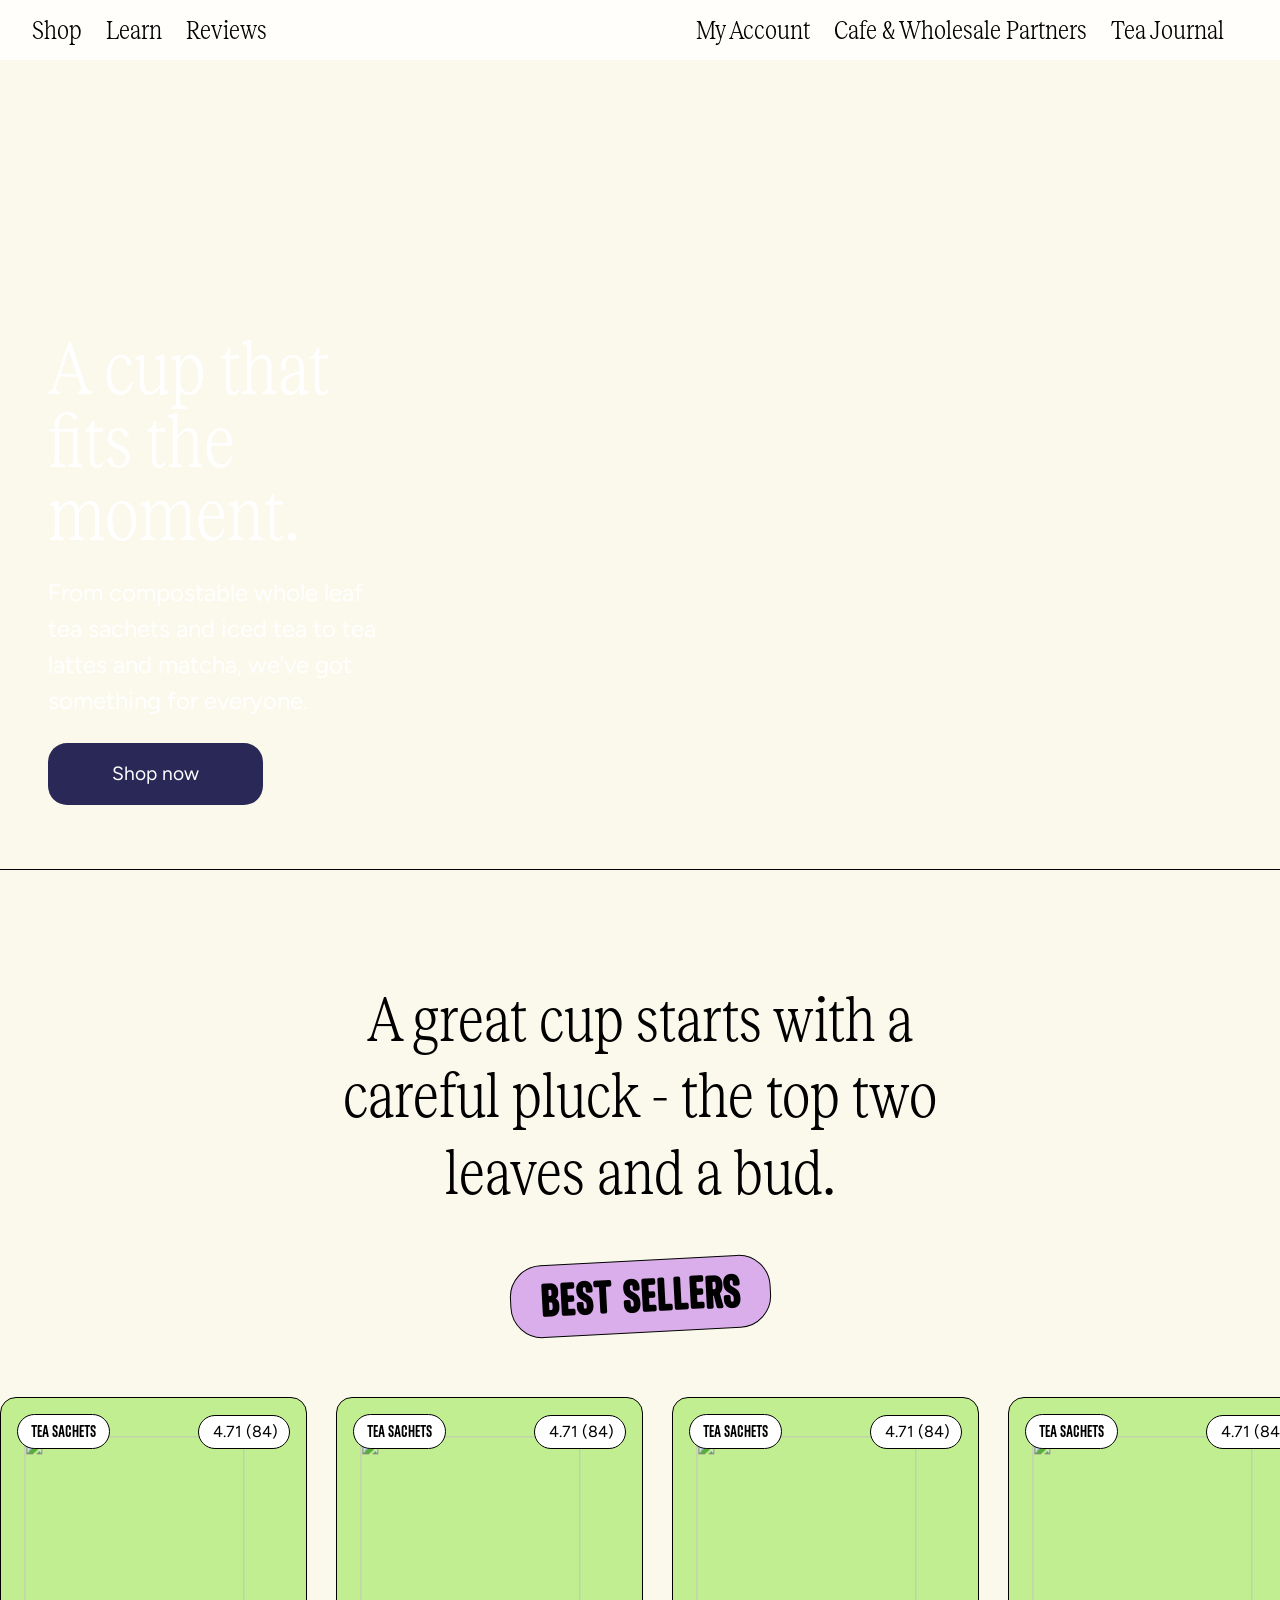
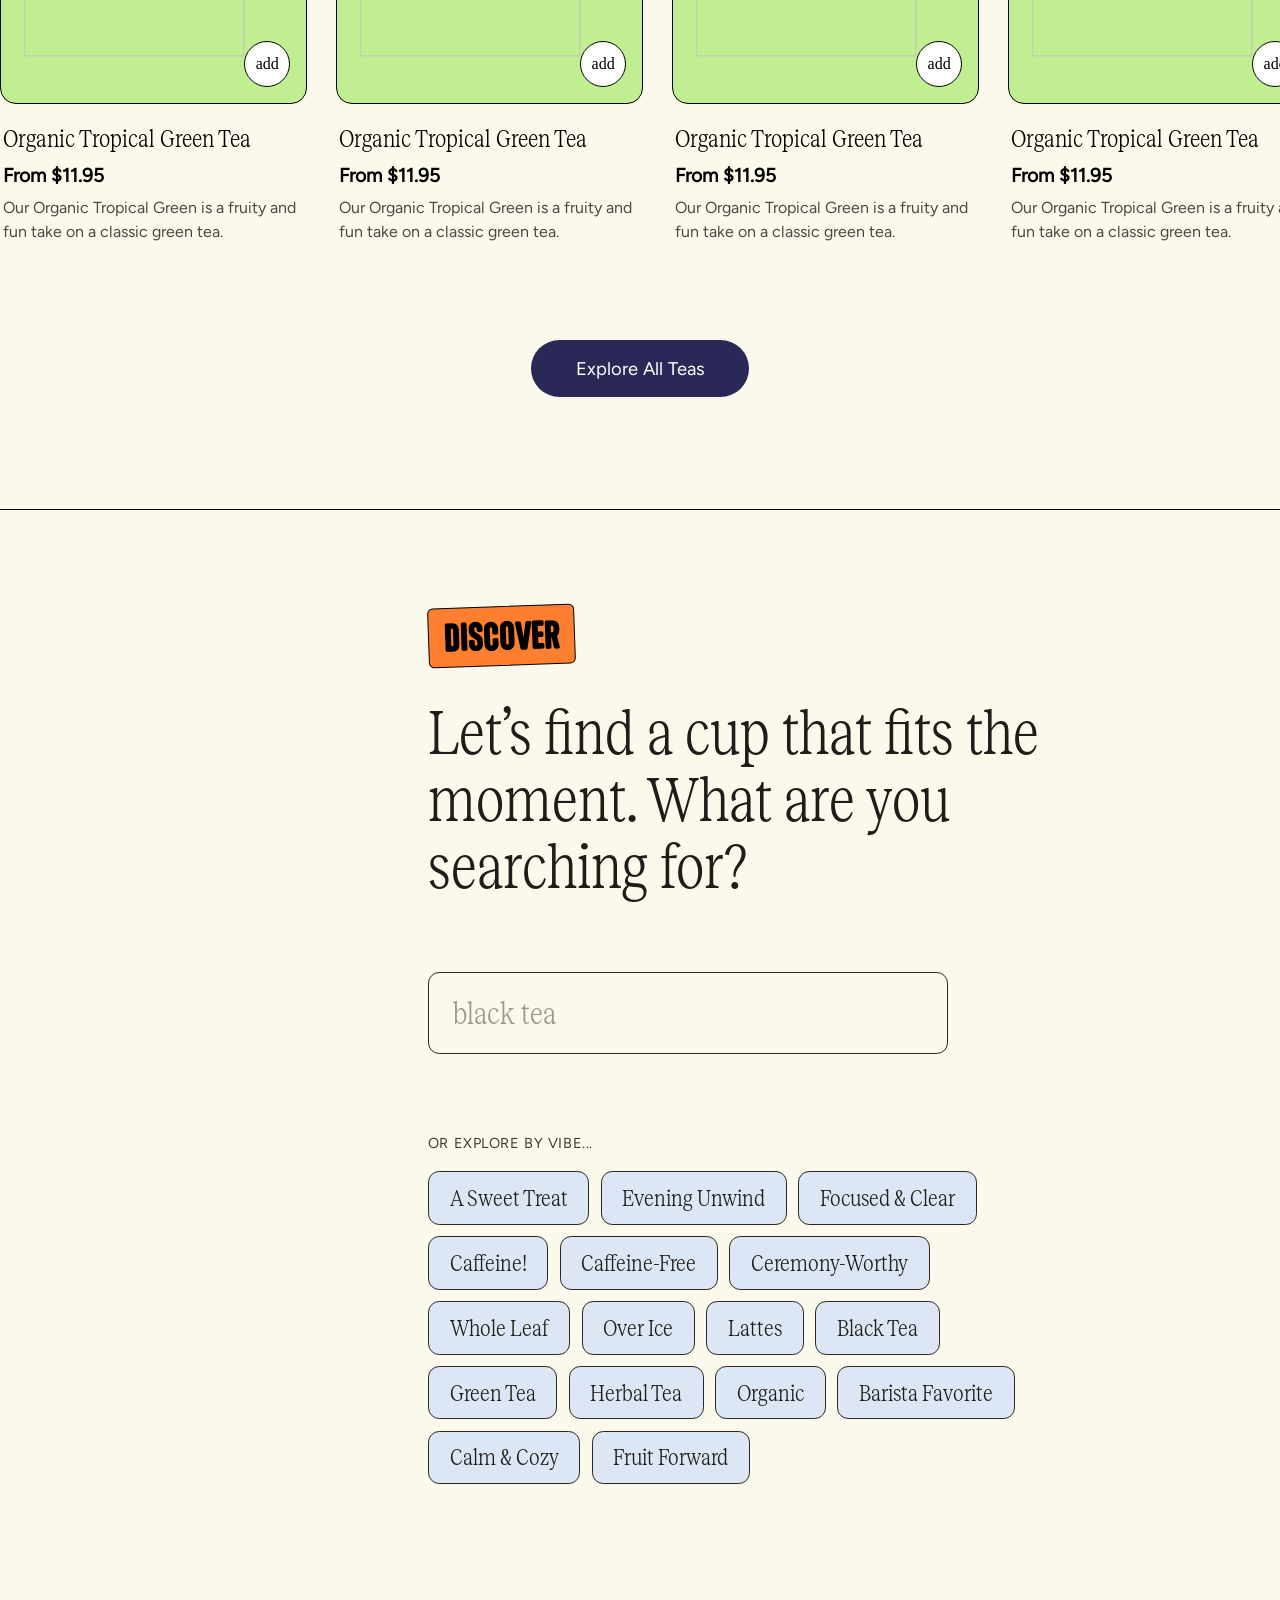
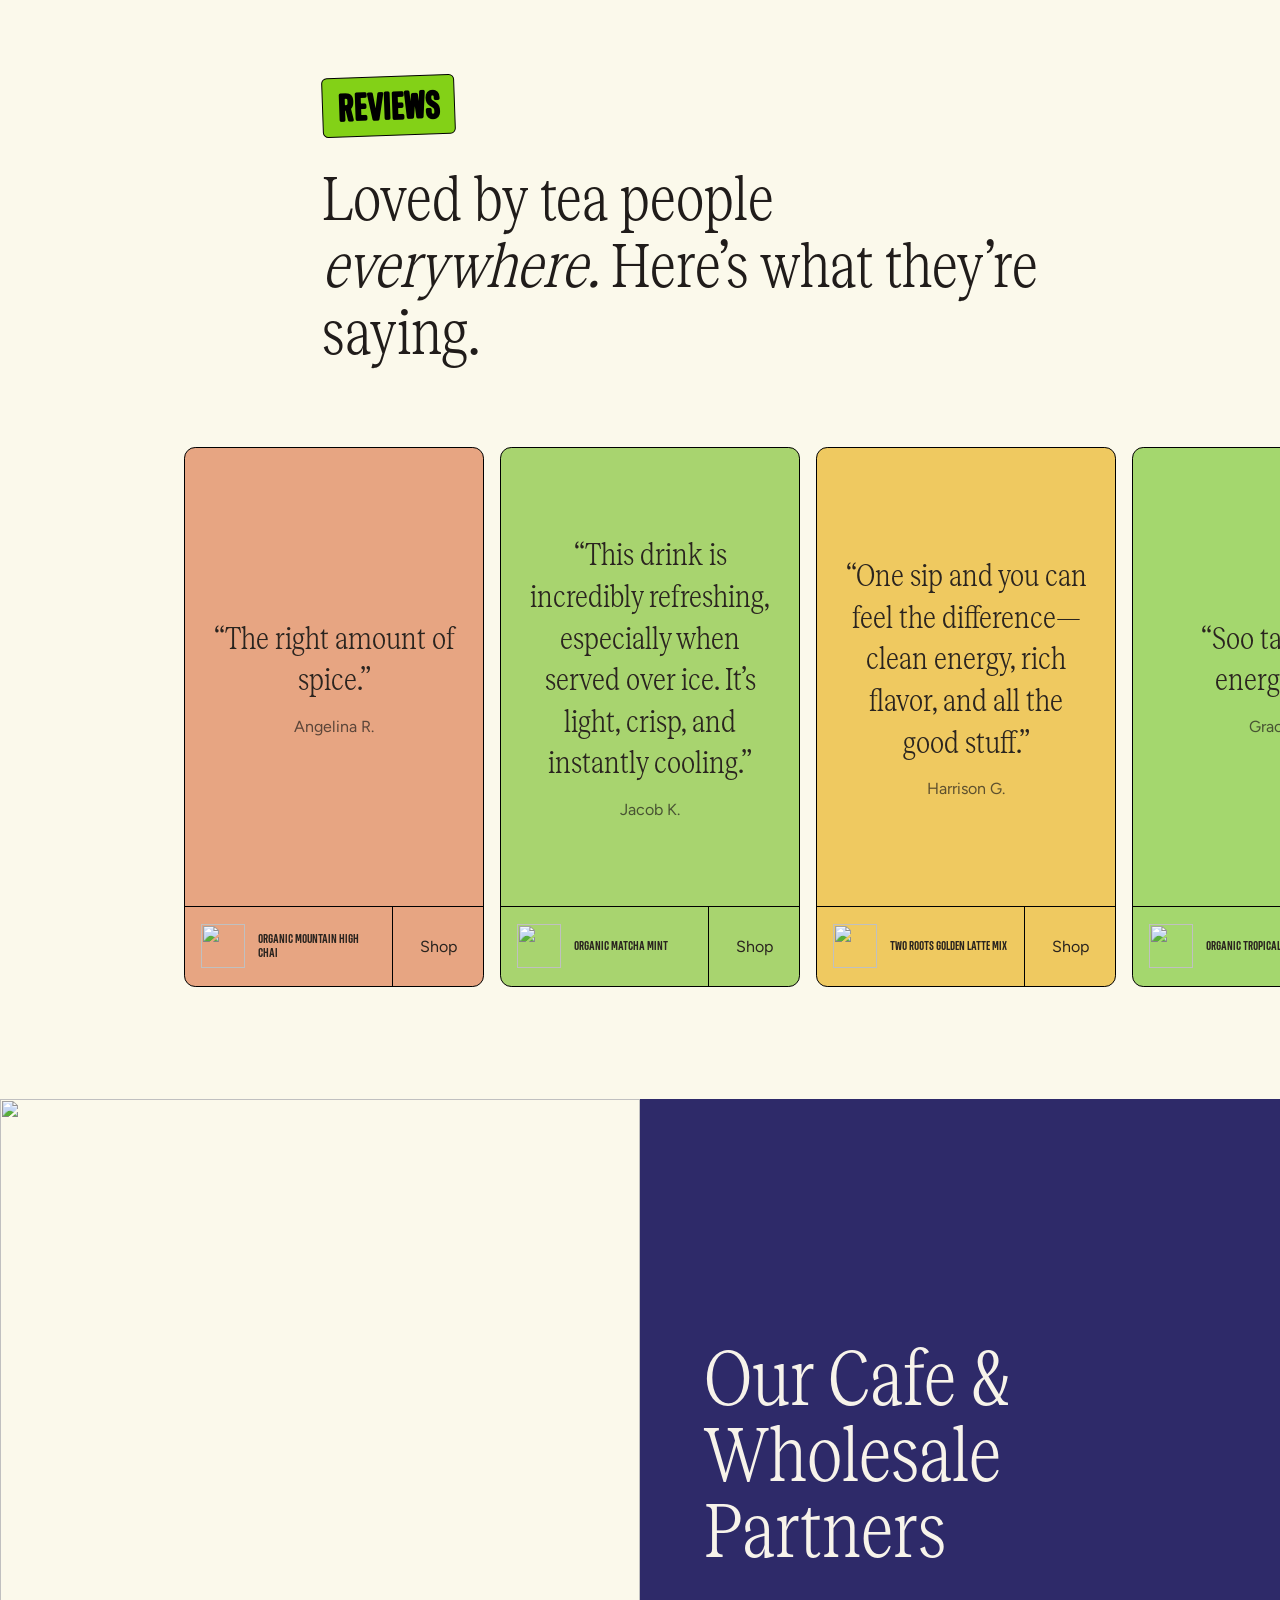
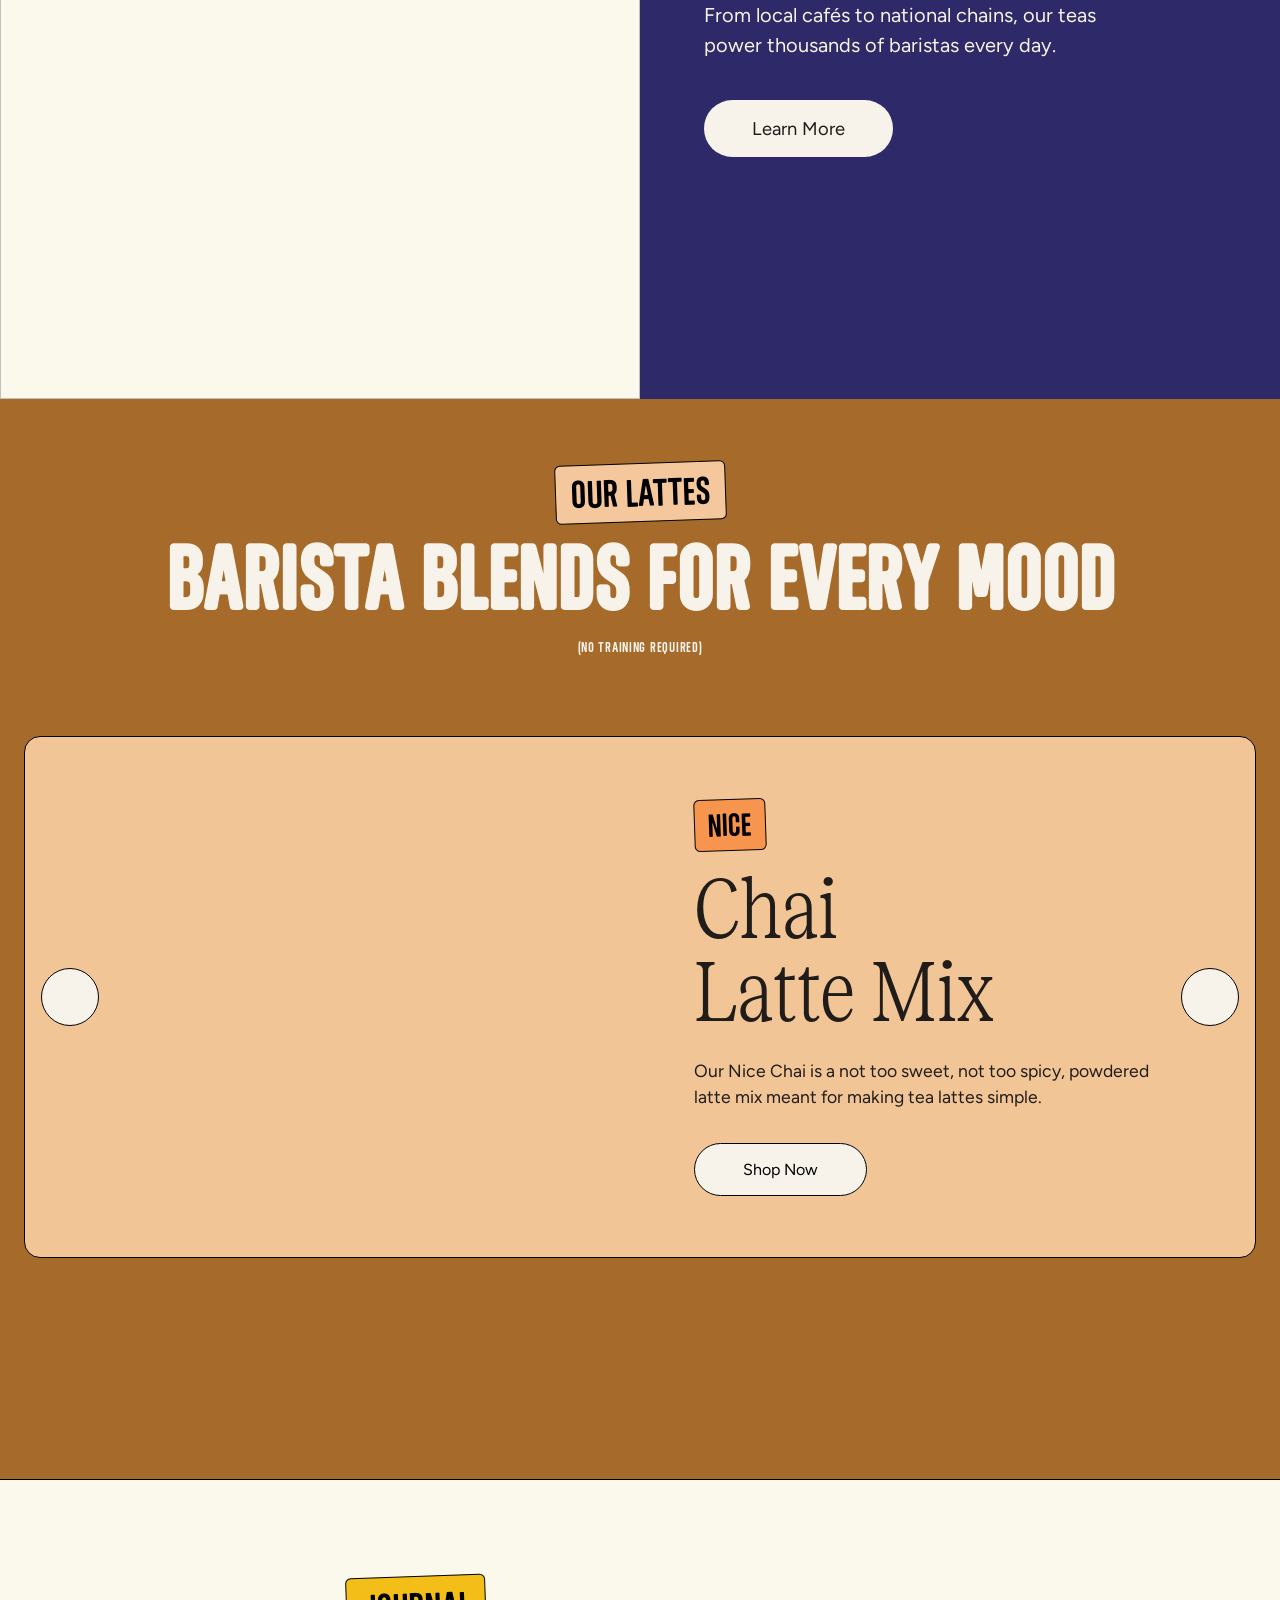
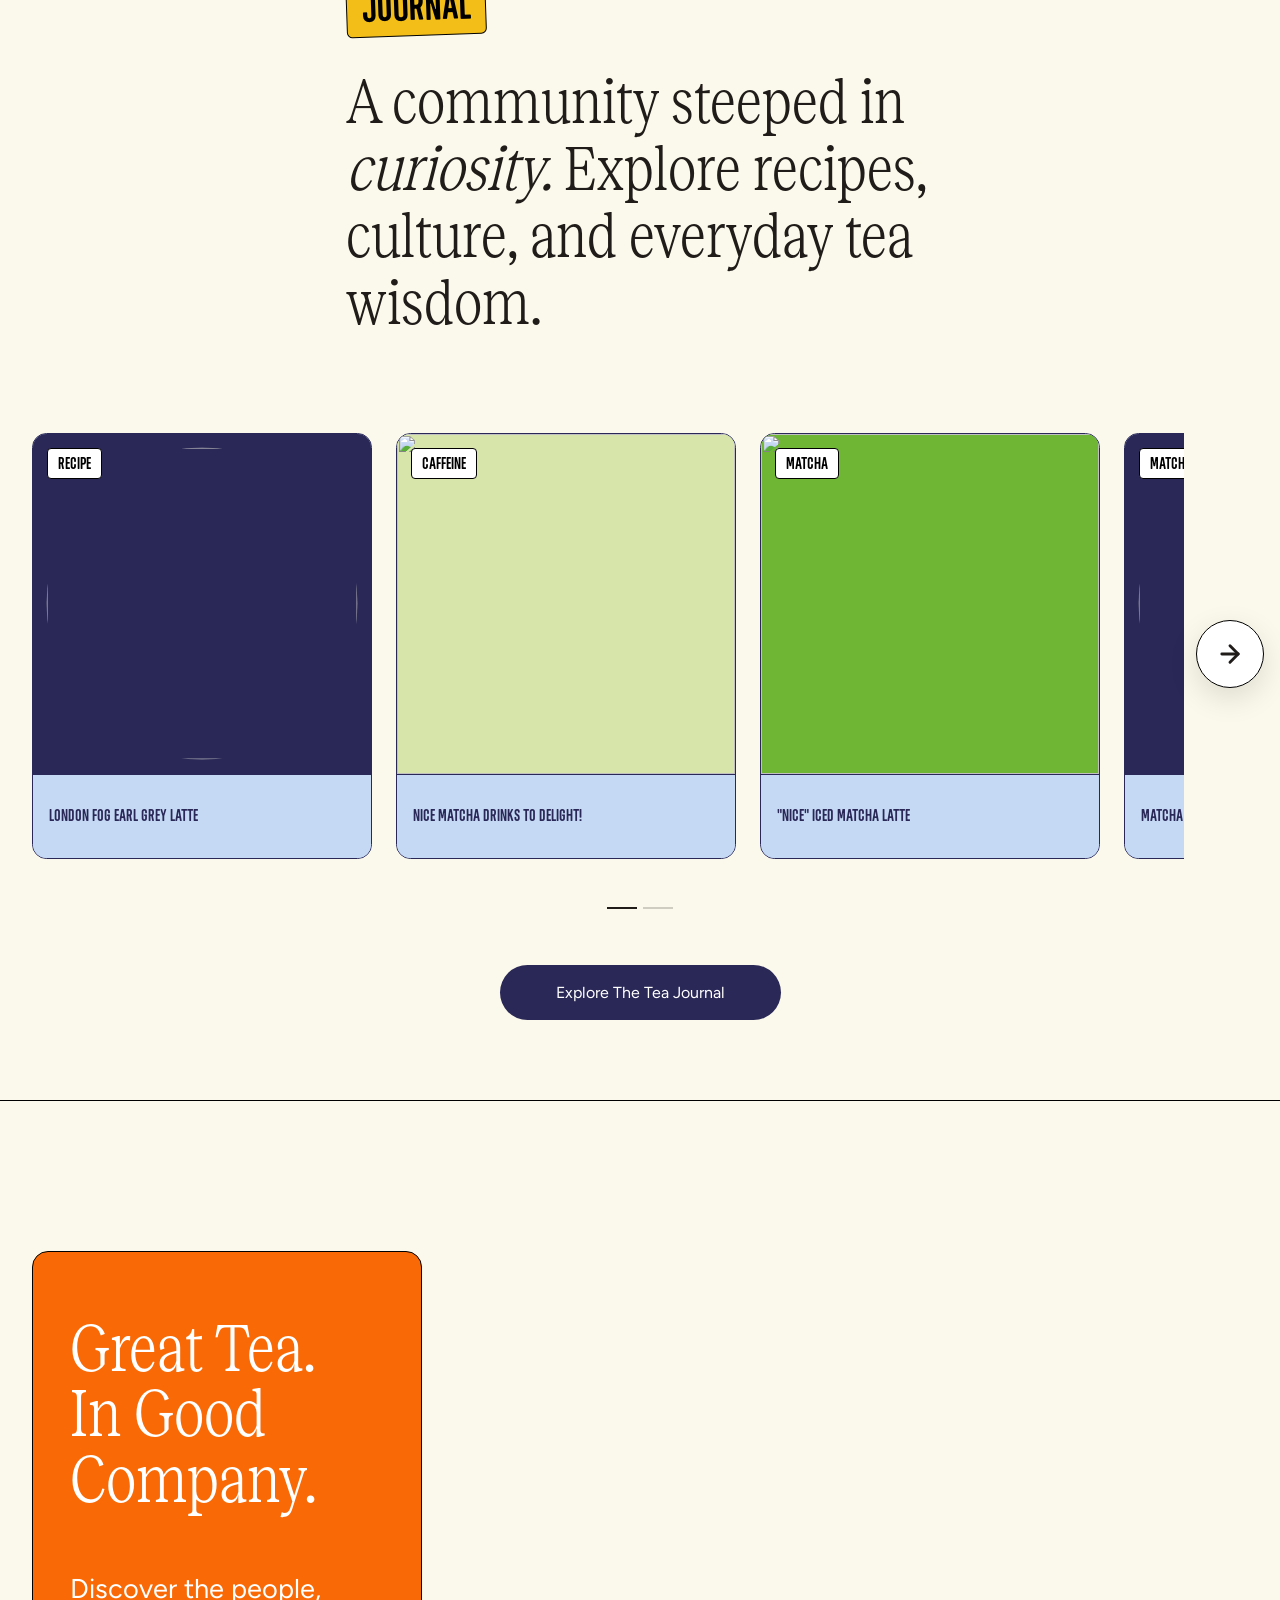
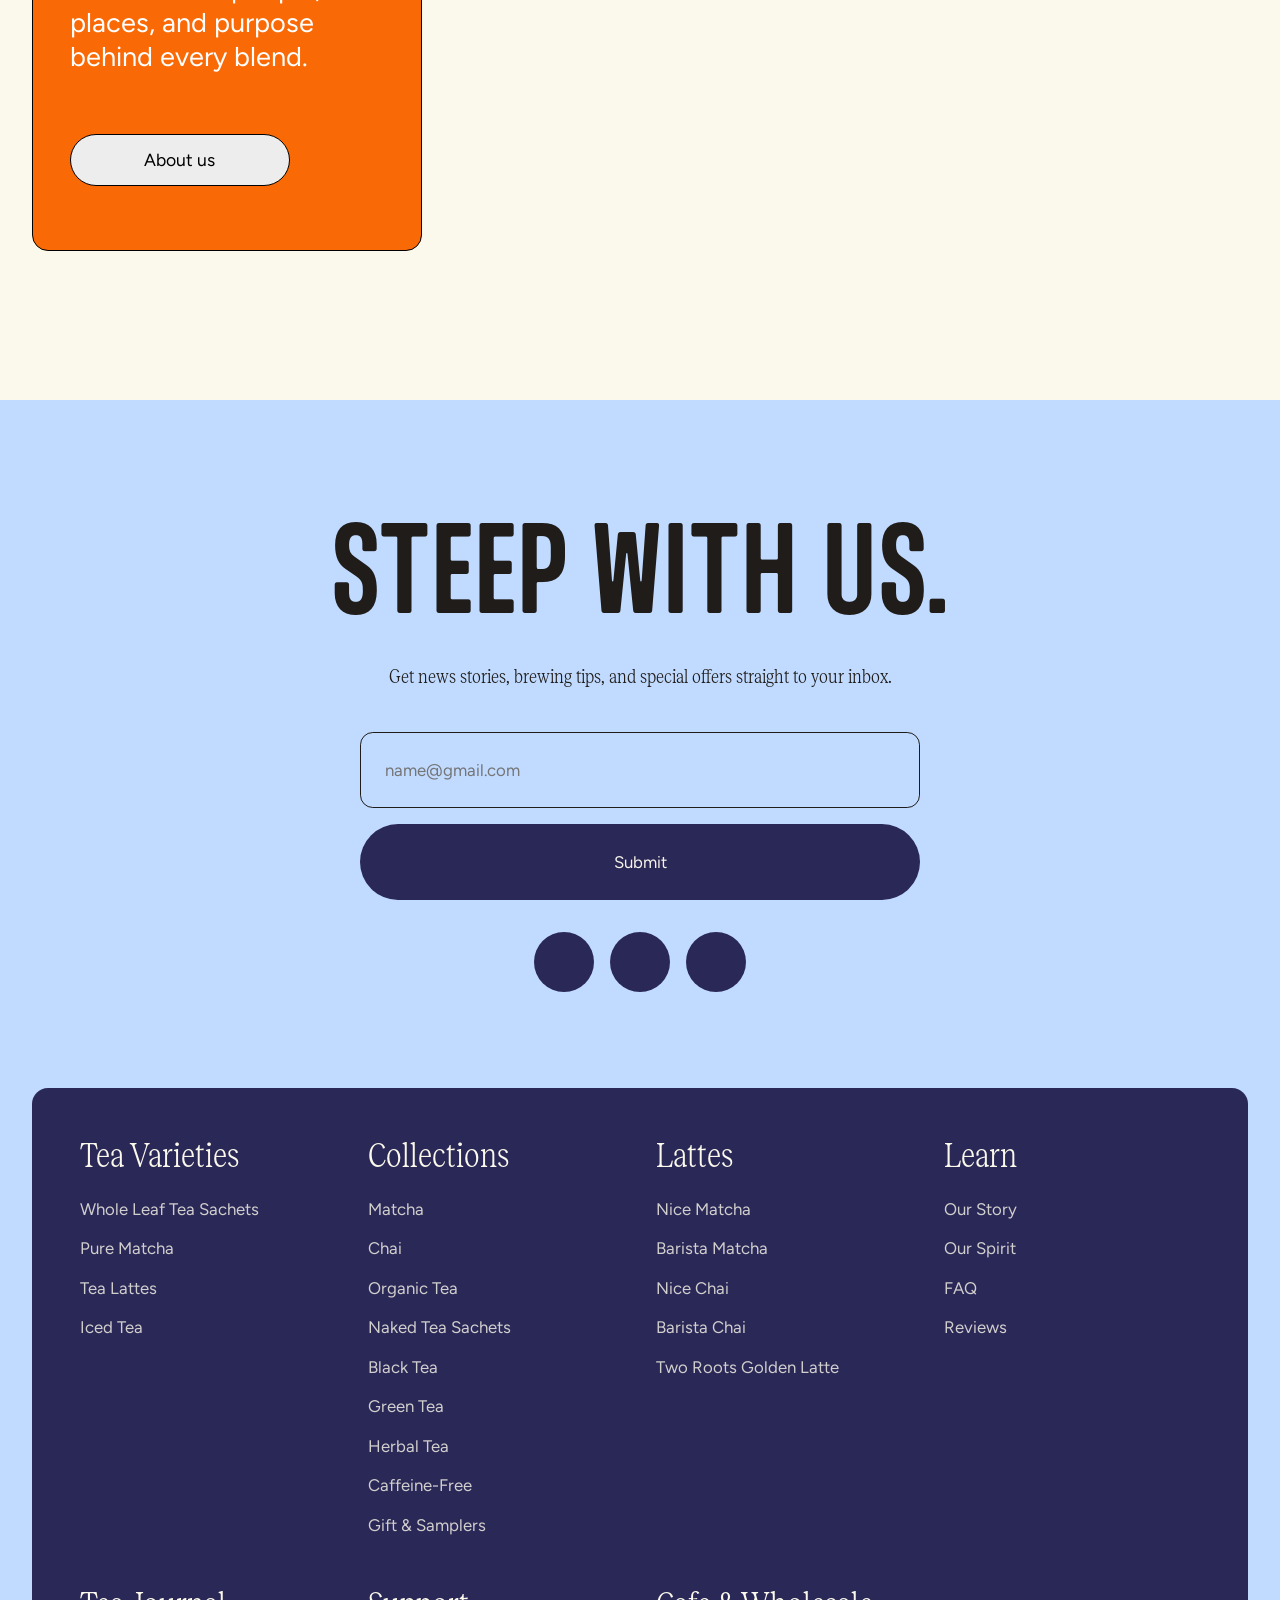
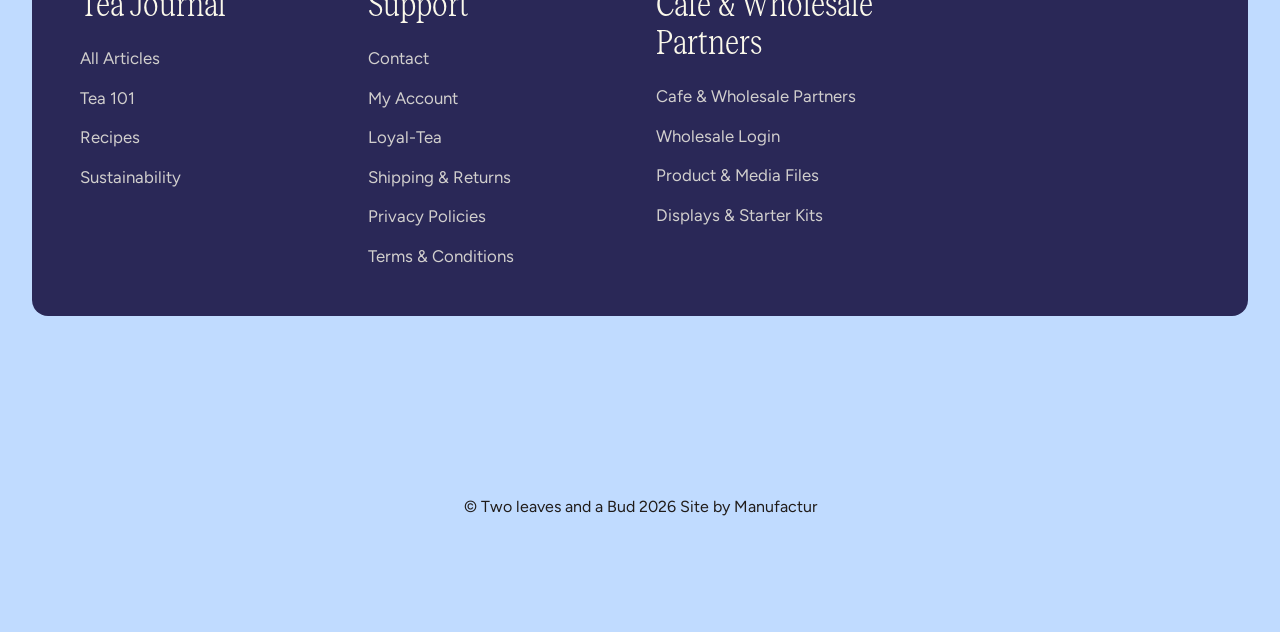
==== commit 721234b1: "Assignment-7" ====
--- a/Assignment-7/index.html
+++ b/Assignment-7/index.html
@@ -456,7 +456,230 @@
 
 </section>
 
-
+<section id="section-7">
+
+  <div class="journal-top">
+
+    <button class="journal-btn">
+      JOURNAL
+    </button>
+
+    <div class="journal-text">
+      <h1>
+        A community steeped in <em>curiosity.</em> Explore recipes, culture, and everyday tea wisdom.
+      </h1>
+    </div>
+
+  </div>
+
+  <div class="journal-wrapper">
+
+    <div class="journal-slider">
+
+      <div class="journal-card">
+
+        <div class="journal-image blue">
+          <span>RECIPE</span>
+
+          <div class="journal-circle">
+            <img src="https://www.twoleavestea.com/cdn/shop/articles/enjoy_9b280eb3-acdd-47d2-ba91-0d2f259d3d66.svg?v=1774545568&width=750.0" alt="">
+          </div>
+        </div>
+
+        <div class="journal-bottom">
+          <p>LONDON FOG EARL GREY LATTE</p>
+        </div>
+
+      </div>
+
+      <div class="journal-card">
+
+        <div class="journal-image green-light">
+          <span>CAFFEINE</span>
+
+          <img class="full-img" src="https://www.twoleavestea.com/cdn/shop/articles/Two_Leaves_May_25_Shoot-36_16x9_6008ffcb-7380-43d9-b1f6-b1f542f934b0.jpg?v=1773683613&width=750.0" alt="">
+        </div>
+
+        <div class="journal-bottom">
+          <p>NICE MATCHA DRINKS TO DELIGHT!</p>
+        </div>
+
+      </div>
+
+      <div class="journal-card">
+
+        <div class="journal-image green-dark">
+          <span>MATCHA</span>
+
+          <img class="full-img" src="https://www.twoleavestea.com/cdn/shop/articles/Two_Leaves_May_25_Shoot-24_SQ.jpg?v=1775656199&width=750.0" alt="">
+        </div>
+
+        <div class="journal-bottom">
+          <p>"NICE" ICED MATCHA LATTE</p>
+        </div>
+
+      </div>
+
+      <div class="journal-card">
+
+        <div class="journal-image lime">
+          <span>MATCHA</span>
+
+          <div class="journal-circle">
+            <img src="https://www.twoleavestea.com/cdn/shop/articles/chef_s_matcha_mix_9ae88222-5d88-415f-a90d-4cd0e47af7d8.svg?v=1775654273&width=240" alt="">
+          </div>
+        </div>
+
+        <div class="journal-bottom">
+          <p>MATCHA ENERGY BALLS</p>
+        </div>
+
+      </div>
+
+      <div class="journal-card">
+
+        <div class="journal-image cream">
+          <span>TEA 101</span>
+
+          <div class="journal-circle">
+            <img src="https://www.twoleavestea.com/cdn/shop/articles/ceremonial-matcha-tea-organic_1cf6ef8d-b56a-483f-8d58-29f7667bd97a.svg?v=1773688403&width=240" alt="">
+          </div>
+        </div>
+
+        <div class="journal-bottom">
+          <p>5 REASONS TO CHOOSE ORGANIC TEAS</p>
+        </div>
+
+      </div>
+
+      <div class="journal-card">
+
+        <div class="journal-image white">
+          <span>MATCHA</span>
+
+          <div class="journal-circle">
+            <img src="https://www.twoleavestea.com/cdn/shop/articles/easy_to_prepare_cold_d444ce3d-bb29-4de5-83ae-4aef3582392b.svg?v=1775655934&width=240" alt="">
+          </div>
+        </div>
+
+        <div class="journal-bottom">
+          <p>GRINCH LATTE</p>
+        </div>
+
+      </div>
+
+      <div class="journal-card">
+
+        <div class="journal-image white">
+          <span>MATCHA</span>
+
+          <div class="journal-circle">
+            <img src="https://www.twoleavestea.com/cdn/shop/articles/easy_to_prepare_cold_d2bb63c1-ef3c-4bd5-ac42-ecce65535274.svg?v=1775654474&width=240" alt="">
+          </div>
+        </div>
+
+        <div class="journal-bottom">
+          <p>GRINCH LATTE</p>
+        </div>
+
+      </div>
+
+      <div class="journal-card">
+
+        <div class="journal-image white">
+          <span>MATCHA</span>
+
+          <div class="journal-circle">
+            <img src="https://www.twoleavestea.com/cdn/shop/articles/easy_to_prepare_cold_d2bb63c1-ef3c-4bd5-ac42-ecce65535274.svg?v=1775654474&width=240" alt="">
+          </div>
+        </div>
+
+        <div class="journal-bottom">
+          <p>GRINCH LATTE</p>
+        </div>
+
+      </div>
+
+      <div class="journal-card">
+
+        <div class="journal-image white">
+          <span>MATCHA</span>
+
+          <div class="journal-circle">
+            <img src="https://www.twoleavestea.com/cdn/shop/articles/mountain-high-chai-naked-tea-pour_bc4facfe-d769-467b-9d98-1ca8bc3c10a5.svg?v=1775656147&width=240" alt="">
+          </div>
+        </div>
+
+        <div class="journal-bottom">
+          <p>GRINCH LATTE</p>
+        </div>
+
+      </div>
+
+      <div class="journal-card">
+
+        <div class="journal-image white">
+          <span>MATCHA</span>
+
+          <div class="journal-circle">
+            <img src="https://www.twoleavestea.com/cdn/shop/articles/serving_powder_898afede-05d0-4bcf-bfa7-bfdb89c4c08d.svg?v=1773688431&width=240" alt="">
+          </div>
+        </div>
+
+        <div class="journal-bottom">
+          <p>GRINCH LATTE</p>
+        </div>
+
+      </div>
+
+    </div>
+
+    <div class="cards-arrow">
+      <svg viewBox="0 0 24 24" fill="none" stroke="currentColor" stroke-width="2.5" stroke-linecap="round" stroke-linejoin="round">
+        <path d="M5 12H19"></path>
+        <path d="M12 5L19 12L12 19"></path>
+      </svg>
+    </div>
+
+  </div>
+
+  <div class="journal-line">
+    <span class="active-line"></span>
+    <span></span>
+  </div>
+
+  <div class="journal-btn-wrap">
+    <button>Explore The Tea Journal</button>
+  </div>
+
+</section>
+
+
+<section id="section-8">
+
+    <div class="section-8-overlay">
+
+        <div class="section-8-card">
+
+            <h1>
+                Great Tea.<br>
+                In Good<br>
+                Company.
+            </h1>
+
+            <p>
+                Discover the people, places, and purpose behind every blend.
+            </p>
+
+            <button>
+                About us
+            </button>
+
+        </div>
+
+    </div>
+
+</section>
 
 
 <footer id="footer">
--- a/Assignment-7/style.css
+++ b/Assignment-7/style.css
@@ -928,6 +928,9 @@
     line-height: 1.4;
 }
 
+.footer-menu-links a:hover {
+    text-decoration: underline;
+}
 .footer-menu.active .footer-menu-links {
     display: flex;
 }
@@ -974,6 +977,391 @@
     line-height: 1.6;
     color: #201C1A;
 }
+
+#section-7 {
+    width: 100%;
+    min-height: 100vh;
+    padding: 6rem 0 5rem 0;
+    border-top: 1px solid #000;
+    background-color: #FBF9EB;
+    overflow: hidden;
+}
+
+.journal-top {
+    width: 100%;
+    display: flex;
+    flex-direction: column;
+    align-items: center;
+}
+
+.journal-btn {
+    padding: 0.35rem 0.9rem;
+    background-color: #F2BE17;
+    border: 1px solid #000;
+    border-radius: 0.35rem;
+    font-family: Midnight;
+    font-size: clamp(2rem, 3vw, 3rem);
+    transform: rotate(-2deg);
+}
+
+.journal-text {
+    width: 100%;
+    display: flex;
+    justify-content: center;
+    margin-top: 2rem;
+    padding: 0 1rem;
+}
+
+.journal-text h1 {
+    width: 100%;
+    max-width: 850px;
+    text-align: center;
+    font-family: Reckless;
+    font-size: clamp(3rem, 5vw, 5.5rem);
+    line-height: 1.05;
+    font-weight: 300;
+    color: #201C1A;
+}
+
+.journal-wrapper{
+    width: 100%;
+    position: relative;
+    margin-top: 5rem;
+    padding-right: 6rem;
+}
+
+.journal-slider {
+    width: 100%;
+    display: flex;
+    gap: 1.5rem;
+    overflow-x: auto;
+    padding: 0 2rem 1rem 2rem;
+    scroll-behavior: smooth;
+}
+
+.journal-slider::-webkit-scrollbar {
+    display: none;
+}
+
+.journal-card {
+    width: 330px;
+    min-width: 330px;
+    border: 1px solid #2A2857;
+    border-radius: 0.9rem;
+    overflow: hidden;
+    background-color: #C5D8F4;
+    flex-shrink: 0;
+}
+
+.journal-image {
+    width: 100%;
+    height: 330px;
+    background-color: #2A2857;
+    position: relative;
+    overflow: hidden;
+}
+
+.journal-image span {
+    position: absolute;
+    top: 0.9rem;
+    left: 0.9rem;
+    padding: 0.3rem 0.6rem;
+    background-color: #fff;
+    border: 1px solid #000;
+    border-radius: 0.25rem;
+    font-family: Midnight;
+    font-size: 1rem;
+    z-index: 5;
+}
+
+.journal-circle {
+    width: 92%;
+    height: 92%;
+    border-radius: 50%;
+    overflow: hidden;
+    position: absolute;
+    top: 50%;
+    left: 50%;
+    transform: translate(-50%, -50%);
+}
+
+.journal-circle img {
+    width: 100%;
+    height: 100%;
+    object-fit: cover;
+}
+
+.full-img {
+    width: 100%;
+    height: 100%;
+    object-fit: cover;
+}
+
+.blue {
+    background-color: #2A2857;
+}
+
+.green-light {
+    background-color: #D7E5AA;
+}
+
+.green-dark {
+    background-color: #6FB635;
+}
+
+.lime {
+    background-color: #2A2857;
+}
+
+.cream {
+    background-color: #2A2857;
+}
+
+.white {
+    background-color: #2A2857;
+}
+
+.journal-bottom {
+    width: 100%;
+    min-height: 78px;
+    padding: 1.1rem 1rem;
+    border-top: 1px solid #2A2857;
+    background-color: #C5D8F4;
+    display: flex;
+    align-items: center;
+}
+
+.journal-bottom p {
+    font-family: Midnight;
+    font-size: 1rem;
+    line-height: 1.4;
+    color: #2A2857;
+    text-transform: uppercase;
+}
+
+.cards-arrow{
+    position: absolute;
+    top: 50%;
+    right: 1rem;
+    transform: translateY(-50%);
+    width: 68px;
+    height: 68px;
+    border-radius: 50%;
+    background: #fff;
+    border: 1px solid #000;
+    display: flex;
+    align-items: center;
+    justify-content: center;
+    cursor: pointer;
+    z-index: 10;
+    box-shadow: 0 10px 30px rgba(0,0,0,0.12);
+    transition: 0.3s ease;
+}
+
+.cards-arrow:hover{
+    transform: translateY(-50%) scale(1.08);
+}
+
+.cards-arrow svg{
+    width: 28px;
+    height: 28px;
+    color: #201C1A;
+}
+
+.journal-line {
+    width: 100%;
+    display: flex;
+    align-items: center;
+    justify-content: center;
+    gap: 0.4rem;
+    margin-top: 2rem;
+}
+
+.journal-line span {
+    width: 30px;
+    height: 2px;
+    background-color: rgba(32, 28, 26, 0.2);
+}
+
+.journal-line .active-line {
+    background-color: #201C1A;
+}
+
+.journal-btn-wrap {
+    width: 100%;
+    display: flex;
+    justify-content: center;
+    margin-top: 3rem;
+}
+
+.journal-btn-wrap button {
+    padding: 1.1rem 3rem;
+    border: none;
+    border-radius: 3rem;
+    background-color: #2A2857;
+    color: #fff;
+    font-family: Figtree;
+    font-size: 1rem;
+    cursor: pointer;
+}
+
+@media (min-width: 1024px) {
+
+    #section-7 {
+        min-height: 110vh;
+        padding-top: 6rem;
+    }
+
+    .journal-btn {
+        align-self: flex-start;
+        margin-left: 27%;
+    }
+
+    .journal-text {
+        justify-content: flex-start;
+        padding-left: 27%;
+    }
+
+    .journal-text h1 {
+        max-width: 760px;
+        text-align: left;
+        font-size: clamp(4rem, 5vw, 5.8rem);
+    }
+
+    .journal-wrapper{
+        margin-top: 6rem;
+    }
+
+    .journal-slider {
+        padding-left: 2rem;
+        overflow-x: auto;
+    }
+
+    .journal-card {
+        width: 340px;
+        min-width: 340px;
+    }
+
+    .journal-image {
+        height: 340px;
+    }
+
+    .journal-bottom {
+        min-height: 84px;
+    }
+
+    .journal-bottom p {
+        font-size: 1rem;
+        line-height: 1.35;
+    }
+
+    .journal-btn-wrap {
+        margin-top: 3.5rem;
+    }
+
+    .journal-btn-wrap button {
+        padding: 1.15rem 3.5rem;
+    }
+}
+
+
+
+#section-8{
+    width:100%;
+    height:100vh;
+    background-image:url("https://www.twoleavestea.com/cdn/shop/files/Two_Leaves_Tea_Aug_25_Shoot-14x_SQ_1_d549e6bb-f1ad-4b36-a851-05e1af195a31.webp?v=1771593222&width=2700.0");
+    background-size:cover;
+    background-position:center;
+    border-top:1px solid #000;
+    position:relative;
+}
+
+.section-8-overlay{
+    width:100%;
+    height:100%;
+    padding:2rem;
+    display:flex;
+    align-items:center;
+}
+
+.section-8-card{
+    width:390px;
+    height:600px;
+    background:#F96A07;
+    border:1px solid #000;
+    border-radius:1rem;
+    padding:4rem 2.3rem;
+    display:flex;
+    flex-direction:column;
+    justify-content:space-between;
+}
+
+.section-8-card h1{
+    font-family:Reckless;
+    font-size:4.3rem;
+    line-height:0.95;
+    font-weight:300;
+    color:#fff;
+}
+
+.section-8-card p{
+    font-family:Figtree;
+    font-size:1.7rem;
+    line-height:1.25;
+    color:#fff;
+    max-width:290px;
+}
+
+.section-8-card button{
+    width:220px;
+    height:52px;
+    border-radius:3rem;
+    border:1px solid #000;
+    background:#EDEDED;
+    font-family:Figtree;
+    font-size:1.1rem;
+    cursor:pointer;
+}
+
+@media (max-width:768px){
+
+    #section-8{
+        height:auto;
+        min-height:100vh;
+        background-position:center;
+    }
+
+    .section-8-overlay{
+        padding:1rem;
+        justify-content:center;
+        align-items:flex-start;
+    }
+
+    .section-8-card{
+        width:100%;
+        height:auto;
+        min-height:520px;
+        padding:2.5rem 1.5rem;
+        margin-top:1rem;
+    }
+
+    .section-8-card h1{
+        font-size:3rem;
+    }
+
+    .section-8-card p{
+        font-size:1.2rem;
+        margin:3rem 0;
+    }
+
+    .section-8-card button{
+        width:180px;
+        height:48px;
+        font-size:1rem;
+    }
+}
+
+
 
 @media (min-width: 1024px) {
 
@@ -1196,1463 +1584,3 @@
         width: 120px;
     }
 }
-
-
-
-/* @font-face {
-    font-family: Reckless;
-    src: url(./fonts/RecklessCondensedS-TRIAL-Book.woff);
-}
-
-@font-face {
-    font-family: Figtree;
-    src: url(./fonts/figtree_n4.3c0838aba1701047e60be6a99a1b0a40ce9b8419.woff2);
-}
-
-@font-face {
-    font-family: Midnight;
-    src: url(./fonts/midnight-sans-rd-12-medium-trial.otf);
-}
-
-* {
-    margin: 0;
-    padding: 0;
-    box-sizing: border-box;
-}
-
-html, body {
-    width: 100%;
-    height: 100%;
-}
-
-main {
-    width: 100%;
-    min-height: 100vh;
-    background-color: #FBF9EB;
-}
-
-nav {
-    width: 100%;
-    background-color: #FFFEFB;
-    display: flex;
-    align-items: center;
-    justify-content: space-between;
-    font-family: Reckless;
-    padding: 0.8rem 1rem;
-    font-size: 0.8rem;
-    position: sticky;
-    top: 0;
-    z-index: 100;
-}
-
-nav i {
-    font-size: 2rem;
-    width: 33%;
-}
-
-nav .nav-part-1 {
-    gap: 1rem;
-    width: 33%;
-    display: none;
-}
-
-.nav-part-1 h3 {
-    font-weight: 300;
-}
-
-nav .nav-part-2 {
-    width: 20%;
-    height: auto;
-    display: flex;
-}
-
-.nav-part-2 img {
-    width: 100%;
-    object-fit: cover;
-}
-
-.nav-part-3 {
-    display: flex;
-    width: 30%;
-    gap: 2rem;
-    align-items: center;
-    justify-content: end;
-}
-
-.nav-part-3 h3 {
-    font-weight: 300;
-    display: none;
-}
-
-.nav-part-3 svg {
-    width: 30px;
-    height: 30px;
-}
-
-#section-1 {
-    width: 100%;
-    height: 85vh;
-    background-image: url(https://www.twoleavestea.com/cdn/shop/files/AlpineBerry_mobile.webp?v=1774284087&width=720);
-    background-size: cover;
-    background-position: center;
-    display: flex;
-    justify-content: end;
-    flex-direction: column;
-    padding: 3rem 0.5rem;
-    gap: 1rem;
-    text-align: center;
-    border-bottom: 1px solid #000;
-}
-
-#section-1 h1 {
-    font-size: clamp(3.5rem, 5vw, 5rem);
-    font-family: Reckless;
-    color: white;
-    font-weight: 500;
-}
-
-#section-1 p {
-    font-size: clamp(1rem, 1vw, 1.2rem);
-    font-family: Figtree;
-    font-weight: 400;
-    color: white;
-}
-
-#section-1 button {
-    padding: 1.2rem;
-    border: none;
-    background-color: #2A2857;
-    color: white;
-    font-family: Figtree;
-    border-radius: 1.2rem;
-    font-size: 1.1rem;
-}
-
-#section-2 {
-    width: 100%;
-    height: auto;
-    min-height: 100vh;
-    padding: 6rem 0;
-    display: flex;
-    flex-direction: column;
-    align-items: center;
-}
-
-#section-2 .section2-text {
-    width: 100%;
-    display: flex;
-    align-items: center;
-    justify-content: center;
-    font-family: Reckless;
-    text-align: center;
-    padding: 0 1rem;
-}
-
-.section2-text h1 {
-    font-size: clamp(2.2rem, 5vw, 4rem);
-    font-weight: 300;
-    width: 85%;
-    line-height: 1.2;
-}
-
-#section-2 .btn-1 {
-    padding: 0.4rem 1.5rem;
-    font-size: clamp(1.8rem, 4vw, 2.5rem);
-    font-family: Midnight;
-    font-weight: 600;
-    background-color: #DAAEEA;
-    border-radius: 2rem;
-    border: 1px solid #000;
-    text-transform: uppercase;
-    margin-top: 3rem;
-    transform: rotate(-3deg);
-    letter-spacing: 1px;
-    align-self: center;
-}
-
-#section-2 .card-container {
-    width: 100%;
-    padding: 4rem 2rem;
-    display: flex;
-    gap: 1.5rem;
-    overflow-x: auto;
-    scroll-behavior: smooth;
-    scroll-snap-type: x mandatory;
-    -webkit-overflow-scrolling: touch;
-}
-
-.card-container::-webkit-scrollbar {
-    display: none;
-}
-
-.card {
-    display: flex;
-    flex-direction: column;
-    gap: 1.2rem;
-    flex-shrink: 0;
-    width: clamp(280px, 22vw, 340px);
-    scroll-snap-align: start;
-}
-
-.card-top {
-    width: 100%;
-    aspect-ratio: 1 / 1;
-    height: auto;
-    background-color: #C1EE91;
-    position: relative;
-    padding: 1rem;
-    display: flex;
-    flex-direction: column;
-    align-items: end;
-    justify-content: space-between;
-    border-radius: 1rem;
-    border: 1px solid #000;
-    overflow: hidden;
-}
-
-.card-top-text {
-    width: 100%;
-    display: flex;
-    align-items: center;
-    justify-content: space-between;
-    z-index: 2;
-}
-
-.card-top-text button {
-    padding: 0.3rem 0.6rem;
-    border-radius: 2rem;
-    border: 1px solid #000;
-    background-color: #fff;
-    font-family: Midnight;
-    font-size: 0.9rem;
-    text-transform: uppercase;
-    display: block;
-    font-weight: 400;
-}
-
-.card-top-text span {
-    font-size: 1rem;
-    font-family: Figtree;
-    font-weight: 500;
-    background-color: #fff;
-    padding: 0.3rem 0.6rem;
-    border-radius: 2rem;
-    border: 1px solid #000;
-    display: flex;
-    align-items: center;
-    gap: 0.2rem;
-}
-
-.card-top img {
-    height: 85%;
-    width: 85%;
-    object-fit: contain;
-    position: absolute;
-    top: 55%;
-    left: 50%;
-    transform: translate(-50%, -50%);
-    transition: transform 0.4s cubic-bezier(0.16, 1, 0.3, 1);
-    z-index: 1;
-}
-
-.card-btm-text {
-    background-color: #fff;
-    width: 40px;
-    height: 40px;
-    display: flex;
-    align-items: center;
-    justify-content: center;
-    border-radius: 50%;
-    border: 1px solid #000;
-    cursor: pointer;
-    z-index: 2;
-    align-self: flex-end;
-}
-
-.card-btm-text span {
-    display: none;
-}
-
-.card-btm-text i {
-    font-size: 1.4rem;
-}
-
-.card-top:hover img {
-    transform: translate(-50%, -55%) scale(1.05);
-}
-
-.card-btm {
-    display: flex;
-    flex-direction: column;
-    gap: 0.5rem;
-    font-family: Reckless;
-    align-items: start;
-    padding: 0 0.2rem;
-}
-
-.card-btm h1 {
-    font-size: 1.4rem;
-    font-weight: 400;
-    line-height: 1.2;
-}
-
-.card-btm h3 {
-    font-family: Figtree;
-    font-size: 1.1rem;
-    font-weight: 600;
-}
-
-.card-btm p {
-    font-family: Figtree;
-    font-size: 0.95rem;
-    font-weight: 400;
-    opacity: 0.6;
-    width: 100%;
-    line-height: 1.4;
-}
-
-.btn-container {
-    width: 100%;
-    display: flex;
-    align-items: center;
-    justify-content: center;
-    margin-top: 2rem;
-}
-
-.btm-btn {
-    padding: 1rem 2.5rem;
-    border: none;
-    background-color: #2A2857;
-    color: white;
-    font-family: Figtree;
-    border-radius: 2rem;
-    font-size: 1.1rem;
-    font-weight: 500;
-    cursor: pointer;
-}
-
-
-#section-3 {
-    width: 100%;
-    min-height: 95vh;
-    padding: 5rem 1rem 6rem 1rem;
-    border-top: 1px solid #000;
-    display: flex;
-    flex-direction: column;
-    align-items: center;
-    background-color: #FBF9EB;
-}
-
-#section-3 .btn-1 {
-    min-height: 2.7rem;
-    padding: 0.25rem 0.7rem;
-    background-color: #FF7F31;
-    font-family: Midnight;
-    font-size: clamp(1.8rem, 3vw, 2.8rem);
-    font-weight: 600;
-    line-height: 1;
-    letter-spacing: -0.01em;
-    text-transform: uppercase;
-    border-radius: 0.35rem;
-    border: 1px solid #000;
-    transform: rotate(-2deg);
-}
-
-#section-3 .section3-text {
-    width: 100%;
-    display: flex;
-    justify-content: center;
-    margin-top: 2rem;
-    text-align: center;
-}
-
-.section3-text h1 {
-    width: 100%;
-    max-width: 950px;
-    font-family: Reckless;
-    font-size: clamp(2.8rem, 5vw, 5.2rem);
-    line-height: 1.05;
-    font-weight: 300;
-    color: #201C1A;
-}
-
-.section3-search {
-    margin-top: 4.5rem;
-    width: 100%;
-    display: flex;
-    justify-content: center;
-}
-
-.section3-search input {
-    width: 100%;
-    max-width: 520px;
-    height: 78px;
-    border: 1px solid #2B2623;
-    border-radius: 0.7rem;
-    background-color: transparent;
-    padding: 0 1.5rem;
-    font-size: 2rem;
-    font-family: Reckless;
-    outline: none;
-    color: #201C1A;
-}
-
-.section3-search input::placeholder {
-    color: #9D978F;
-}
-
-.explore-text {
-    width: 100%;
-    max-width: 760px;
-    margin-top: 5rem;
-}
-
-.explore-text p {
-    font-size: 0.7rem;
-    font-family: Figtree;
-    letter-spacing: 0.04em;
-    color: #3F3A36;
-}
-
-.tag-wrapper {
-    width: 100%;
-    max-width: 760px;
-    display: flex;
-    flex-wrap: wrap;
-    gap: 0.55rem;
-    row-gap: 0.7rem;
-    margin-top: 1.2rem;
-}
-
-.tag-wrapper button {
-    padding: 0.7rem 1.2rem;
-    border-radius: 0.7rem;
-    border: 1px solid #2B2623;
-    background-color: #DCE6F5;
-    font-family: Reckless;
-    font-size: 1.6rem;
-    font-weight: 300;
-    color: #201C1A;
-    cursor: pointer;
-}
-
-#section-4 {
-    width: 100%;
-    min-height: 120vh;
-    padding: 5rem 1rem 6rem 1rem;
-    display: flex;
-    flex-direction: column;
-    align-items: center;
-    background-color: #FBF9EB;
-}
-
-.review-btn {
-    min-height: 2.7rem;
-    padding: 0.25rem 0.7rem;
-    background-color: #83D117;
-    font-family: Midnight;
-    font-size: clamp(1.8rem, 3vw, 2.8rem);
-    font-weight: 600;
-    line-height: 1;
-    letter-spacing: -0.01em;
-    text-transform: uppercase;
-    border-radius: 0.35rem;
-    border: 1px solid #000;
-    transform: rotate(-2deg);
-}
-
-.section4-text {
-    width: 100%;
-    display: flex;
-    justify-content: center;
-    margin-top: 1.8rem;
-}
-
-.section4-text h1 {
-    width: 100%;
-    max-width: 950px;
-    font-family: Reckless;
-    font-size: clamp(2.8rem, 5vw, 5.2rem);
-    line-height: 1.05;
-    font-weight: 300;
-    color: #201C1A;
-    text-align: center;
-}
-
-.section4-text em {
-    font-style: italic;
-}
-
-.review-card-wrapper {
-    width: 100%;
-    margin-top: 5rem;
-    display: flex;
-    gap: 1rem;
-    overflow-x: auto;
-    padding-bottom: 1rem;
-    -webkit-overflow-scrolling: touch;
-}
-
-.review-card-wrapper::-webkit-scrollbar {
-    display: none;
-}
-
-.review-card {
-    width: 280px;
-    min-width: 280px;
-    height: 520px;
-    border: 1px solid #000;
-    border-radius: 0.7rem;
-    overflow: hidden;
-    display: flex;
-    flex-direction: column;
-    justify-content: space-between;
-    flex-shrink: 0;
-}
-
-.peach {
-    background-color: #E7A582;
-}
-
-.green {
-    background-color: #A8D46F;
-}
-
-.yellow {
-    background-color: #EFC960;
-}
-
-.light-green {
-    background-color: #A4D76E;
-}
-
-.purple {
-    background-color: #C5B1D0;
-}
-
-.review-content {
-    padding: 2rem 1.5rem;
-    display: flex;
-    flex-direction: column;
-    justify-content: center;
-    align-items: center;
-    flex: 1;
-    text-align: center;
-}
-
-.review-content h2 {
-    font-family: Reckless;
-    font-size: 2rem;
-    font-weight: 300;
-    line-height: 1.25;
-    color: #2A241F;
-}
-
-.review-content p {
-    margin-top: 1rem;
-    font-size: 0.95rem;
-    font-family: Figtree;
-    color: rgba(32, 28, 26, 0.6);
-}
-
-.review-product {
-    width: 100%;
-    height: 72px;
-    border-top: 1px solid #000;
-    display: flex;
-    align-items: center;
-}
-
-.product-left {
-    flex: 1;
-    height: 100%;
-    display: flex;
-    align-items: center;
-    gap: 0.8rem;
-    padding: 0 0.8rem;
-    border-right: 1px solid #000;
-}
-
-.product-left img {
-    width: 42px;
-    height: 42px;
-    object-fit: contain;
-}
-
-.product-left span {
-    font-family: Midnight;
-    font-size: 0.72rem;
-    line-height: 1.1;
-    text-transform: uppercase;
-    color: #2A241F;
-}
-
-.review-product button {
-    width: 84px;
-    height: 100%;
-    border: none;
-    background-color: transparent;
-    font-family: Figtree;
-    font-size: 1rem;
-    color: #2A241F;
-    cursor: pointer;
-}
-
-@media (min-width: 1024px) {
-
-    #section-4 {
-        padding-top: 6rem;
-        min-height: 115vh;
-    }
-
-    .review-btn {
-        align-self: flex-start;
-        margin-left: 24.5%;
-    }
-
-    .section4-text {
-        justify-content: flex-start;
-        padding-left: 24.5%;
-    }
-
-    .section4-text h1 {
-        max-width: 720px;
-        text-align: left;
-        font-size: clamp(4rem, 5vw, 5.8rem);
-    }
-
-    .review-card-wrapper {
-        margin-top: 5rem;
-        padding-left: 13.5%;
-        gap: 0.9rem;
-        overflow-x: visible;
-    }
-
-    .review-card {
-        width: 262px;
-        min-width: 262px;
-        height: 410px;
-    }
-
-    .review-content {
-        padding: 1.5rem 1rem;
-    }
-
-    .review-content h2 {
-        font-size: 1.15rem;
-        line-height: 1.35;
-        color: #2A241F;
-    }
-
-    .review-content p {
-        margin-top: 1rem;
-        font-size: 0.72rem;
-        color: rgba(32, 28, 26, 0.6);
-    }
-
-    .review-product {
-        height: 72px;
-    }
-
-    .product-left {
-        gap: 0.5rem;
-        padding: 0 0.5rem;
-    }
-
-    .product-left img {
-        width: 32px;
-        height: 32px;
-    }
-
-    .product-left span {
-        font-size: 0.62rem;
-        line-height: 1.05;
-    }
-
-    .review-product button {
-        width: 70px;
-        font-size: 0.85rem;
-        color: #2A241F;
-    }
-}
-
-
-
-
-#section-5 {
-    width: 100%;
-    min-height: 100vh;
-    display: flex;
-    flex-direction: column;
-    overflow: hidden;
-}
-
-.section5-left {
-    width: 100%;
-    height: 50vh;
-}
-
-.section5-left img {
-    width: 100%;
-    height: 100%;
-    object-fit: cover;
-}
-
-.section5-right {
-    width: 100%;
-    min-height: 50vh;
-    background-color: #2E2A69;
-    display: flex;
-    align-items: center;
-    justify-content: center;
-    padding: 4rem 1.5rem;
-}
-
-.section5-content {
-    width: 100%;
-}
-
-.section5-content h1 {
-    font-family: Reckless;
-    font-size: clamp(3rem, 8vw, 5rem);
-    line-height: 0.95;
-    font-weight: 300;
-    color: #F7F3EA;
-}
-
-.section5-content p {
-    margin-top: 2rem;
-    font-family: Figtree;
-    font-size: 1.2rem;
-    line-height: 1.4;
-    color: #F7F3EA;
-    width: 100%;
-    max-width: 520px;
-}
-
-.section5-content button {
-    margin-top: 2.5rem;
-    padding: 1rem 3rem;
-    border-radius: 3rem;
-    border: none;
-    background-color: #F7F3EA;
-    color: #201C1A;
-    font-family: Figtree;
-    font-size: 1.1rem;
-    cursor: pointer;
-}
-
-@media (min-width: 1024px) {
-
-    #section-5 {
-        min-height: 100vh;
-        flex-direction: row;
-    }
-
-    .section5-left {
-        width: 50%;
-        height: 100vh;
-    }
-
-    .section5-right {
-        width: 50%;
-        min-height: 100vh;
-        justify-content: flex-start;
-        padding-left: 4rem;
-    }
-
-    .section5-content {
-        width: 78%;
-    }
-
-    .section5-content h1 {
-        font-size: clamp(5rem, 6vw, 6.5rem);
-        line-height: 0.95;
-        max-width: 700px;
-    }
-
-    .section5-content p {
-        margin-top: 2.5rem;
-        font-size: 1.1rem;
-        max-width: 540px;
-    }
-
-    .section5-content button {
-        margin-top: 3rem;
-        padding: 1.15rem 4rem;
-        font-size: 1.15rem;
-        border-radius: 4rem;
-    }
-}
-
-
-
-#section-6 {
-    width: 100%;
-    min-height: 120vh;
-    background-color: #A66A2B;
-    padding: 4rem 1rem 1rem 1rem;
-    overflow: hidden;
-}
-
-.latte-top {
-    width: 100%;
-    position: relative;
-    text-align: center;
-}
-
-.latte-badge {
-    display: inline-block;
-    padding: 0.25rem 0.8rem;
-    background-color: #F4C89C;
-    border: 1px solid #000;
-    border-radius: 0.35rem;
-    font-family: Midnight;
-    font-size: clamp(1.8rem, 3vw, 2.8rem);
-    transform: rotate(-2deg);
-}
-
-.latte-top h1 {
-    margin-top: 1rem;
-    font-family: Midnight;
-    font-size: clamp(3rem, 7vw, 6rem);
-    line-height: 0.95;
-    color: #F7F3EA;
-    text-transform: uppercase;
-}
-
-.latte-top p {
-    margin-top: 1rem;
-    font-family: Midnight;
-    color: #F7F3EA;
-    font-size: 0.8rem;
-    letter-spacing: 0.05em;
-}
-
-.latte-sticker {
-    position: absolute;
-    top: -1rem;
-    right: 0;
-    width: 90px;
-}
-
-.latte-sticker img {
-    width: 100%;
-    object-fit: contain;
-}
-
-.latte-box {
-    width: 100%;
-    margin-top: 4rem;
-    min-height: 70vh;
-    background-color: #F1C595;
-    border: 1px solid #000;
-    border-radius: 1rem;
-    display: flex;
-    flex-direction: column;
-    position: relative;
-    overflow: hidden;
-}
-
-.latte-image {
-    width: 100%;
-    display: flex;
-    align-items: end;
-    justify-content: center;
-    padding: 2rem 2rem 0 2rem;
-}
-
-.latte-image img {
-    width: 100%;
-    max-width: 420px;
-    object-fit: contain;
-}
-
-.latte-content {
-    width: 100%;
-    padding: 2rem;
-}
-
-.latte-tag {
-    display: inline-block;
-    padding: 0.25rem 0.6rem;
-    border: 1px solid #000;
-    border-radius: 0.35rem;
-    background-color: #F7944D;
-    font-family: Midnight;
-    font-size: 2rem;
-    transform: rotate(-2deg);
-}
-
-.latte-content h2 {
-    margin-top: 1rem;
-    font-family: Reckless;
-    font-size: clamp(3rem, 7vw, 5rem);
-    line-height: 0.95;
-    font-weight: 300;
-    color: #201C1A;
-}
-
-.latte-content p {
-    margin-top: 1.5rem;
-    max-width: 500px;
-    font-family: Figtree;
-    font-size: 1.05rem;
-    line-height: 1.4;
-    color: #201C1A;
-}
-
-.latte-content button {
-    margin-top: 2rem;
-    padding: 1rem 3rem;
-    border-radius: 3rem;
-    border: 1px solid #000;
-    background-color: #F7F3EA;
-    font-family: Figtree;
-    font-size: 1rem;
-    cursor: pointer;
-}
-
-.slider-arrow {
-    position: absolute;
-    top: 50%;
-    transform: translateY(-50%);
-    width: 56px;
-    height: 56px;
-    border-radius: 50%;
-    border: 1px solid #000;
-    background-color: #F7F3EA;
-    font-size: 1.8rem;
-    z-index: 5;
-}
-
-.slider-arrow.left {
-    left: 1rem;
-}
-
-.slider-arrow.right {
-    right: 1rem;
-}
-
-@media (min-width: 1024px) {
-
-    #section-6 {
-        min-height: 115vh;
-        padding: 4rem 1.2rem 1rem 1.2rem;
-    }
-
-    .latte-badge {
-        font-size: 2.4rem;
-    }
-
-    .latte-top h1 {
-        font-size: 4.8rem;
-    }
-
-    .latte-top p {
-        font-size: 0.75rem;
-    }
-
-    .latte-sticker {
-        width: 120px;
-        top: -2rem;
-        right: 2rem;
-    }
-
-    .latte-box {
-        margin-top: 5rem;
-        min-height: 58vh;
-        flex-direction: row;
-        align-items: center;
-        padding: 0 4rem;
-    }
-
-    .latte-image {
-        width: 52%;
-        height: 100%;
-        padding: 0;
-    }
-
-    .latte-image img {
-        max-width: 620px;
-    }
-
-    .latte-content {
-        width: 48%;
-        padding-left: 2rem;
-    }
-
-    .latte-tag {
-        font-size: 2.3rem;
-    }
-
-    .latte-content h2 {
-        font-size: 5.5rem;
-    }
-
-    .latte-content p {
-        margin-top: 1.5rem;
-        max-width: 430px;
-        font-size: 1.05rem;
-    }
-
-    .latte-content button {
-        margin-top: 2rem;
-        width: 170px;
-        height: 56px;
-        padding: 0;
-    }
-
-    .slider-arrow {
-        width: 52px;
-        height: 52px;
-        font-size: 1.6rem;
-    }
-
-    .slider-arrow.left {
-        left: 2rem;
-    }
-
-    .slider-arrow.right {
-        right: 2rem;
-    }
-}
-
-
-#footer {
-    width: 100%;
-    background-color: #C0DBFF;
-    padding: 5rem 1rem;
-}
-
-.footer-part-1 {
-    width: 100%;
-    display: flex;
-    flex-direction: column;
-    align-items: center;
-    text-align: center;
-}
-
-.footer-part-1 h1 {
-    font-family: Midnight;
-    text-transform: uppercase;
-    font-size: clamp(4rem, 10vw, 8rem);
-    line-height: 0.9;
-    font-weight: 500;
-    color: #201C1A;
-}
-
-.footer-part-1 p {
-    margin-top: 2rem;
-    width: 100%;
-    max-width: 580px;
-    font-family: Reckless;
-    font-size: 1.1rem;
-    line-height: 1.5;
-    color: #201C1A;
-}
-
-.footer-part-1 input {
-    width: 100%;
-    max-width: 560px;
-    height: 72px;
-    margin-top: 2.5rem;
-    border: 1px solid #201C1A;
-    border-radius: 0.8rem;
-    background-color: transparent;
-    padding: 0 1.5rem;
-    outline: none;
-    font-family: Figtree;
-    font-size: 1rem;
-    color: #201C1A;
-}
-
-.footer-part-1 input::placeholder {
-    color: rgba(32, 28, 26, 0.55);
-}
-
-.footer-part-1 button {
-    margin-top: 1rem;
-    width: 100%;
-    max-width: 560px;
-    height: 72px;
-    border: none;
-    border-radius: 4rem;
-    background-color: #2A2857;
-    color: #F7F3EA;
-    font-family: Figtree;
-    font-size: 1rem;
-    cursor: pointer;
-}
-
-.footer-socials {
-    margin-top: 2rem;
-    display: flex;
-    gap: 1rem;
-}
-
-.footer-socials i {
-    width: 56px;
-    height: 56px;
-    border-radius: 50%;
-    background-color: #2A2857;
-    color: #F7F3EA;
-    display: flex;
-    align-items: center;
-    justify-content: center;
-    font-size: 1.3rem;
-}
-
-@media (min-width: 1024px) {
-
-    #footer {
-        padding: 7rem 2rem;
-    }
-
-    .footer-part-1 h1 {
-        font-size: clamp(7rem, 10vw, 10rem);
-    }
-
-    .footer-part-1 p {
-        margin-top: 2rem;
-        font-size: 1.15rem;
-        max-width: 620px;
-    }
-
-    .footer-part-1 input {
-        margin-top: 3rem;
-        max-width: 620px;
-        height: 76px;
-        font-size: 1.05rem;
-    }
-
-    .footer-part-1 button {
-        max-width: 620px;
-        height: 76px;
-        font-size: 1.05rem;
-    }
-
-    .footer-socials {
-        margin-top: 2.5rem;
-    }
-
-    .footer-socials i {
-        width: 60px;
-        height: 60px;
-        font-size: 1.4rem;
-    }
-}
-
-.footer-part-2 {
-    width: 100%;
-    margin-top: 5rem;
-    background-color: #2A2857;
-    border-radius: 1rem;
-    overflow: hidden;
-}
-
-.footer-menu {
-    width: 100%;
-    border-bottom: 1px solid rgba(251, 249, 235, 0.15);
-}
-
-.footer-menu:last-child {
-    border-bottom: none;
-}
-
-.footer-menu-top {
-    width: 100%;
-    min-height: 82px;
-    padding: 0 1.2rem;
-    display: flex;
-    align-items: center;
-    justify-content: space-between;
-}
-
-.footer-menu-top h2 {
-    font-family: Reckless;
-    font-size: 2rem;
-    font-weight: 300;
-    color: #FBF9EB;
-}
-
-.footer-toggle {
-    width: 42px;
-    height: 42px;
-    border-radius: 50%;
-    background-color: #C0DBFF;
-    display: flex;
-    align-items: center;
-    justify-content: center;
-    flex-shrink: 0;
-}
-
-.footer-toggle i {
-    font-size: 1.3rem;
-    color: #201C1A;
-}
-
-.footer-menu-links {
-    display: none;
-    flex-direction: column;
-    padding: 0 1.2rem 1.5rem 1.2rem;
-    gap: 0.9rem;
-}
-
-.footer-menu-links a {
-    text-decoration: none;
-    font-family: Figtree;
-    font-size: 1rem;
-    color: rgba(251, 249, 235, 0.78);
-    line-height: 1.3;
-}
-
-.footer-menu.active .footer-menu-links {
-    display: flex;
-}
-
-.footer-menu.active .footer-toggle i {
-    transform: rotate(180deg);
-}
-
-@media (min-width: 1024px) {
-
-    .footer-part-2 {
-        margin-top: 6rem;
-        padding: 3rem;
-        display: grid;
-        grid-template-columns: repeat(4, 1fr);
-        gap: 3rem 2rem;
-        border-radius: 1.2rem;
-    }
-
-    .footer-menu {
-        border-bottom: none;
-    }
-
-    .footer-menu-top {
-        min-height: auto;
-        padding: 0;
-        margin-bottom: 1.5rem;
-    }
-
-    .footer-menu-top h2 {
-        font-size: 2rem;
-        line-height: 1.1;
-    }
-
-    .footer-toggle {
-        display: none;
-    }
-
-    .footer-menu-links {
-        display: flex;
-        padding: 0;
-        gap: 0.85rem;
-    }
-
-    .footer-menu-links a {
-        font-size: 0.98rem;
-        color: rgba(251, 249, 235, 0.7);
-    }
-}
-
-
-.footer-part-3 {
-    width: 100%;
-    margin-top: 4rem;
-    display: flex;
-    flex-direction: column;
-    align-items: center;
-    overflow: hidden;
-}
-
-.footer-logo-wrap {
-    width: 90px;
-    margin-bottom: 2rem;
-}
-
-.footer-logo-wrap img {
-    width: 100%;
-    object-fit: contain;
-}
-
-.footer-bg-image {
-    width: 100%;
-    margin-top: 1rem;
-}
-
-.footer-bg-image img {
-    width: 100%;
-    display: block;
-    object-fit: cover;
-}
-
-.footer-part-3 p {
-    margin-top: 2rem;
-    text-align: center;
-    font-family: Figtree;
-    font-size: 0.95rem;
-    line-height: 1.5;
-    color: #201C1A;
-}
-
-@media (min-width: 1024px) {
-
-    .footer-part-3 {
-        margin-top: 5rem;
-    }
-
-    .footer-logo-wrap {
-        width: 120px;
-        margin-bottom: 3rem;
-    }
-
-    .footer-bg-image {
-        margin-top: 2rem;
-    }
-
-    .footer-part-3 p {
-        margin-top: 2.5rem;
-        font-size: 1rem;
-    }
-}
-
-@media (min-width:768px) {}
-
-@media (min-width:1024px) {
-    nav {
-        width: 100%;
-        background-color: #FFFEFB;
-        display: flex;
-        align-items: center;
-        justify-content: space-between;
-        font-family: Reckless;
-        padding: 0.5rem 1rem;
-        font-size: 0.8rem;
-        position: sticky;
-    }
-
-    nav .nav-part-1 {
-        display: flex;
-        gap: 1rem;
-        width: 30%;
-    }
-
-    nav i {
-        display: none;
-    }
-
-    .nav-part-1 h3 {
-        font-size: 1.5rem;
-        font-weight: 300;
-    }
-
-    nav .nav-part-2 {
-        width: 5%;
-        display: flex;
-    }
-
-    .nav-part-3 {
-        display: flex;
-        width: 40%;
-        gap: 1rem;
-        justify-content: end;
-        align-items: end;
-    }
-
-    .nav-part-3 h3 {
-        font-weight: 300;
-        display: block;
-        font-size: 1.5rem;
-        white-space: nowrap;
-    }
-
-    #section-1 {
-        width: 100%;
-        text-align: start;
-        padding: 3rem 2rem;
-        background-image: url(https://www.twoleavestea.com/cdn/shop/files/AlpineBerry.webp?v=1774284236&width=2250.0);
-        background-size: cover;
-    }
-
-    #section-1 h1 {
-        width: 20%;
-    }
-
-    #section-1 p {
-        width: 20%;
-    }
-
-    #section-1 button {
-        width: fit-content;
-        padding: 1rem 4rem;
-        border-radius: 1.2rem;
-    }
-
-    #section-2 .btn-1 {
-        transform: rotate(-3deg);
-        margin-top: 4rem;
-    }
-
-    .section2-text h1 {
-        width: 50%;
-    }
-
-    .card-container {
-        margin-top: 2rem;
-        padding: 4rem 6rem;
-    }
-    #section-3 {
-        min-height: 110vh;
-        padding-top: 6rem;
-    }
-
-    #section-3 .btn-1 {
-        align-self: flex-start;
-        margin-left: 33%;
-    }
-
-    #section-3 .section3-text {
-        justify-content: flex-start;
-        padding-left: 33%;
-        margin-top: 1.5rem;
-    }
-
-    .section3-text h1 {
-        max-width: 720px;
-        text-align: left;
-        font-size: clamp(4rem, 5vw, 5.8rem);
-    }
-
-    .section3-search {
-        justify-content: flex-start;
-        padding-left: 33%;
-        margin-top: 4rem;
-    }
-
-    .section3-search input {
-        max-width: 390px;
-        height: 86px;
-        font-size: 2rem;
-    }
-
-    .explore-text {
-    width: 390px;
-    margin-top: 5rem;
-    align-self: flex-start;
-    margin-left: 33%;
-}
-
-.tag-wrapper {
-    width: 650px;
-    align-self: flex-start;
-    margin-left: 33%;
-}
-
-    .tag-wrapper button {
-        font-size: 1.2rem;
-        padding: 0.55rem 1rem;
-        border-radius: 0.6rem;
-    }
-} */
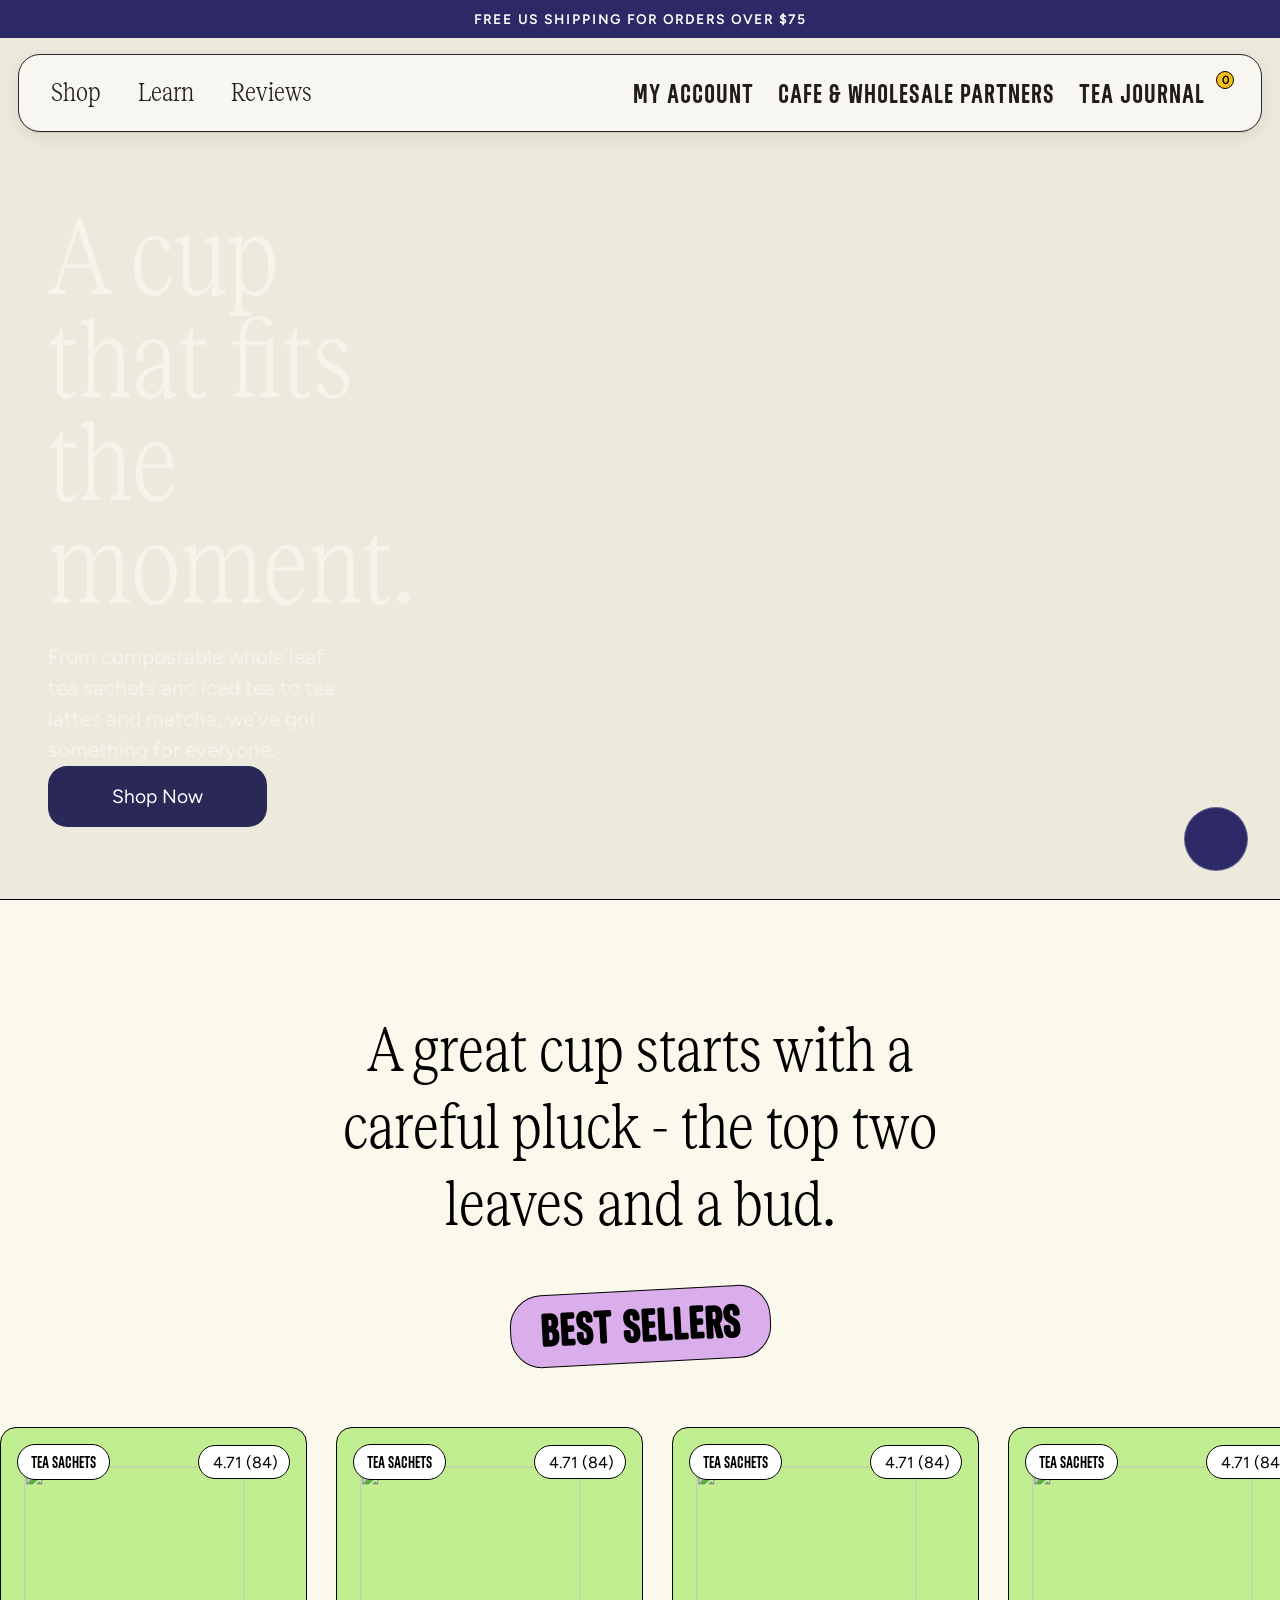
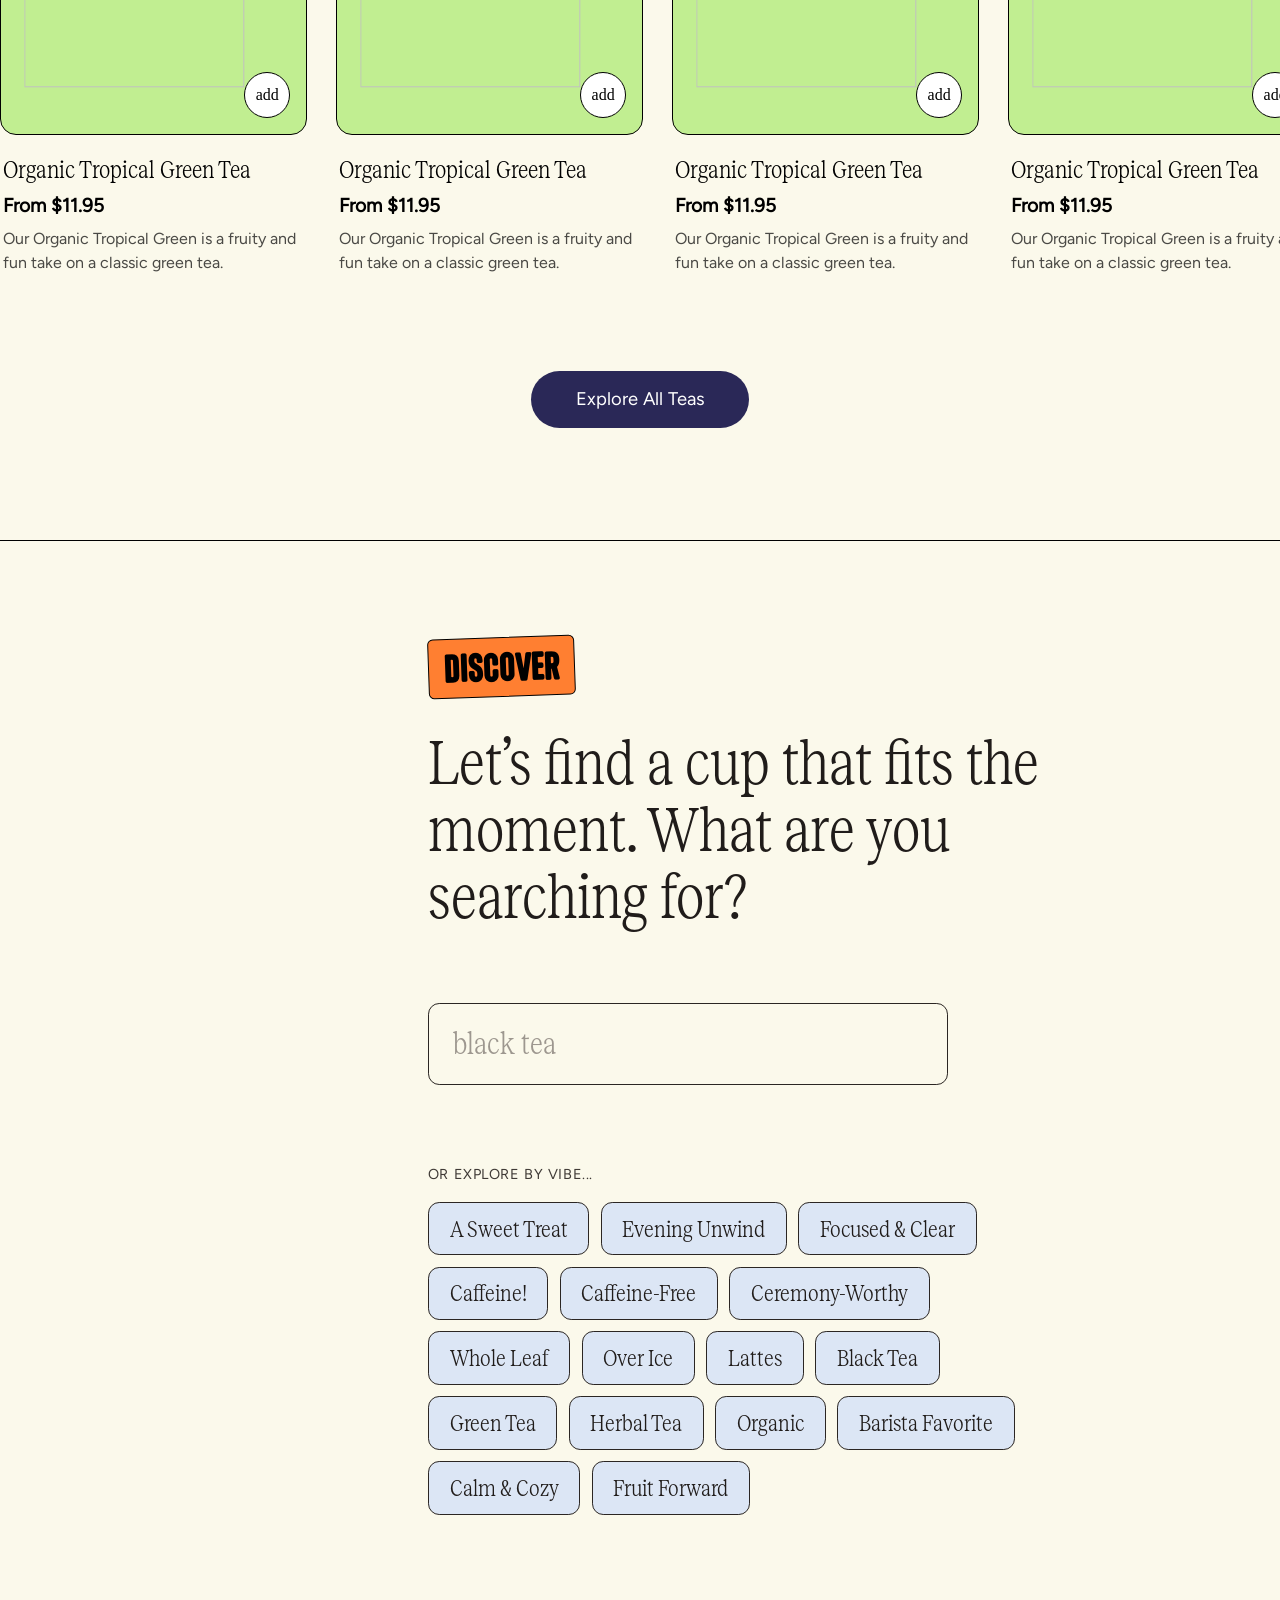
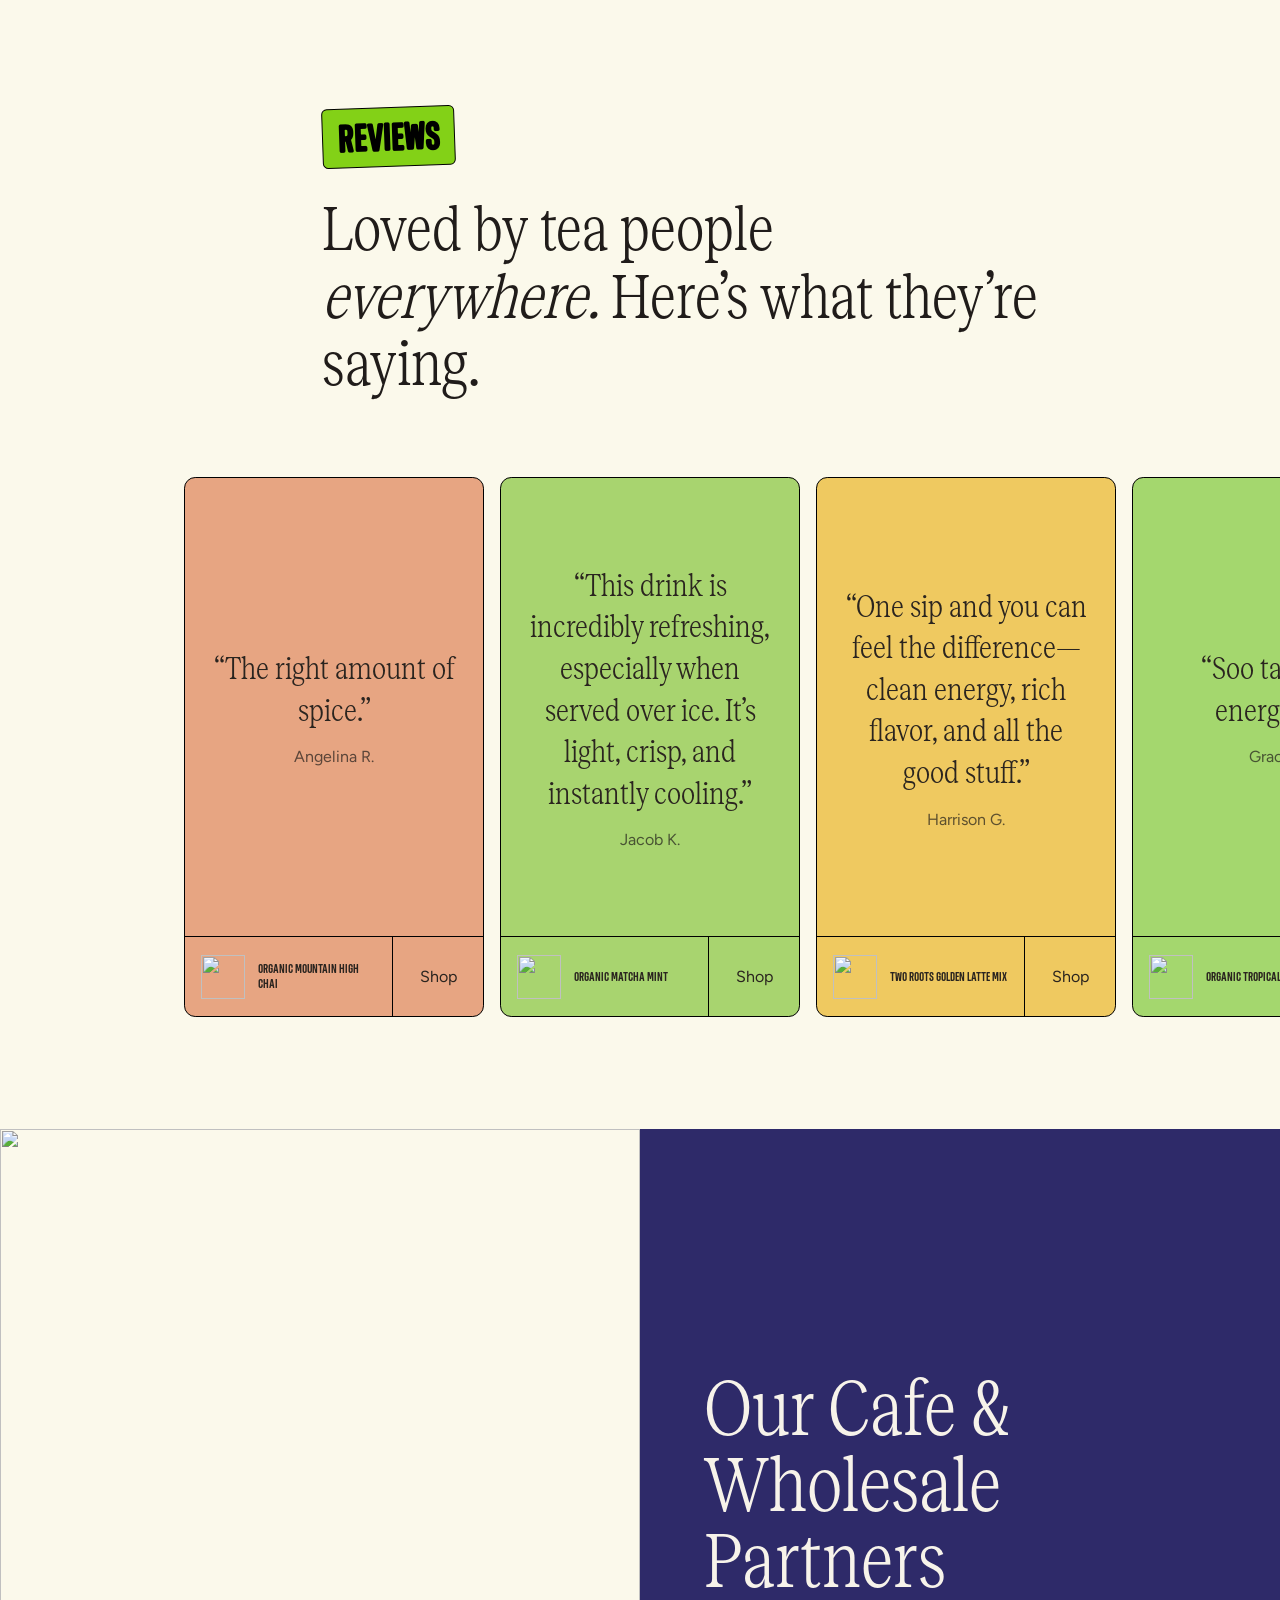
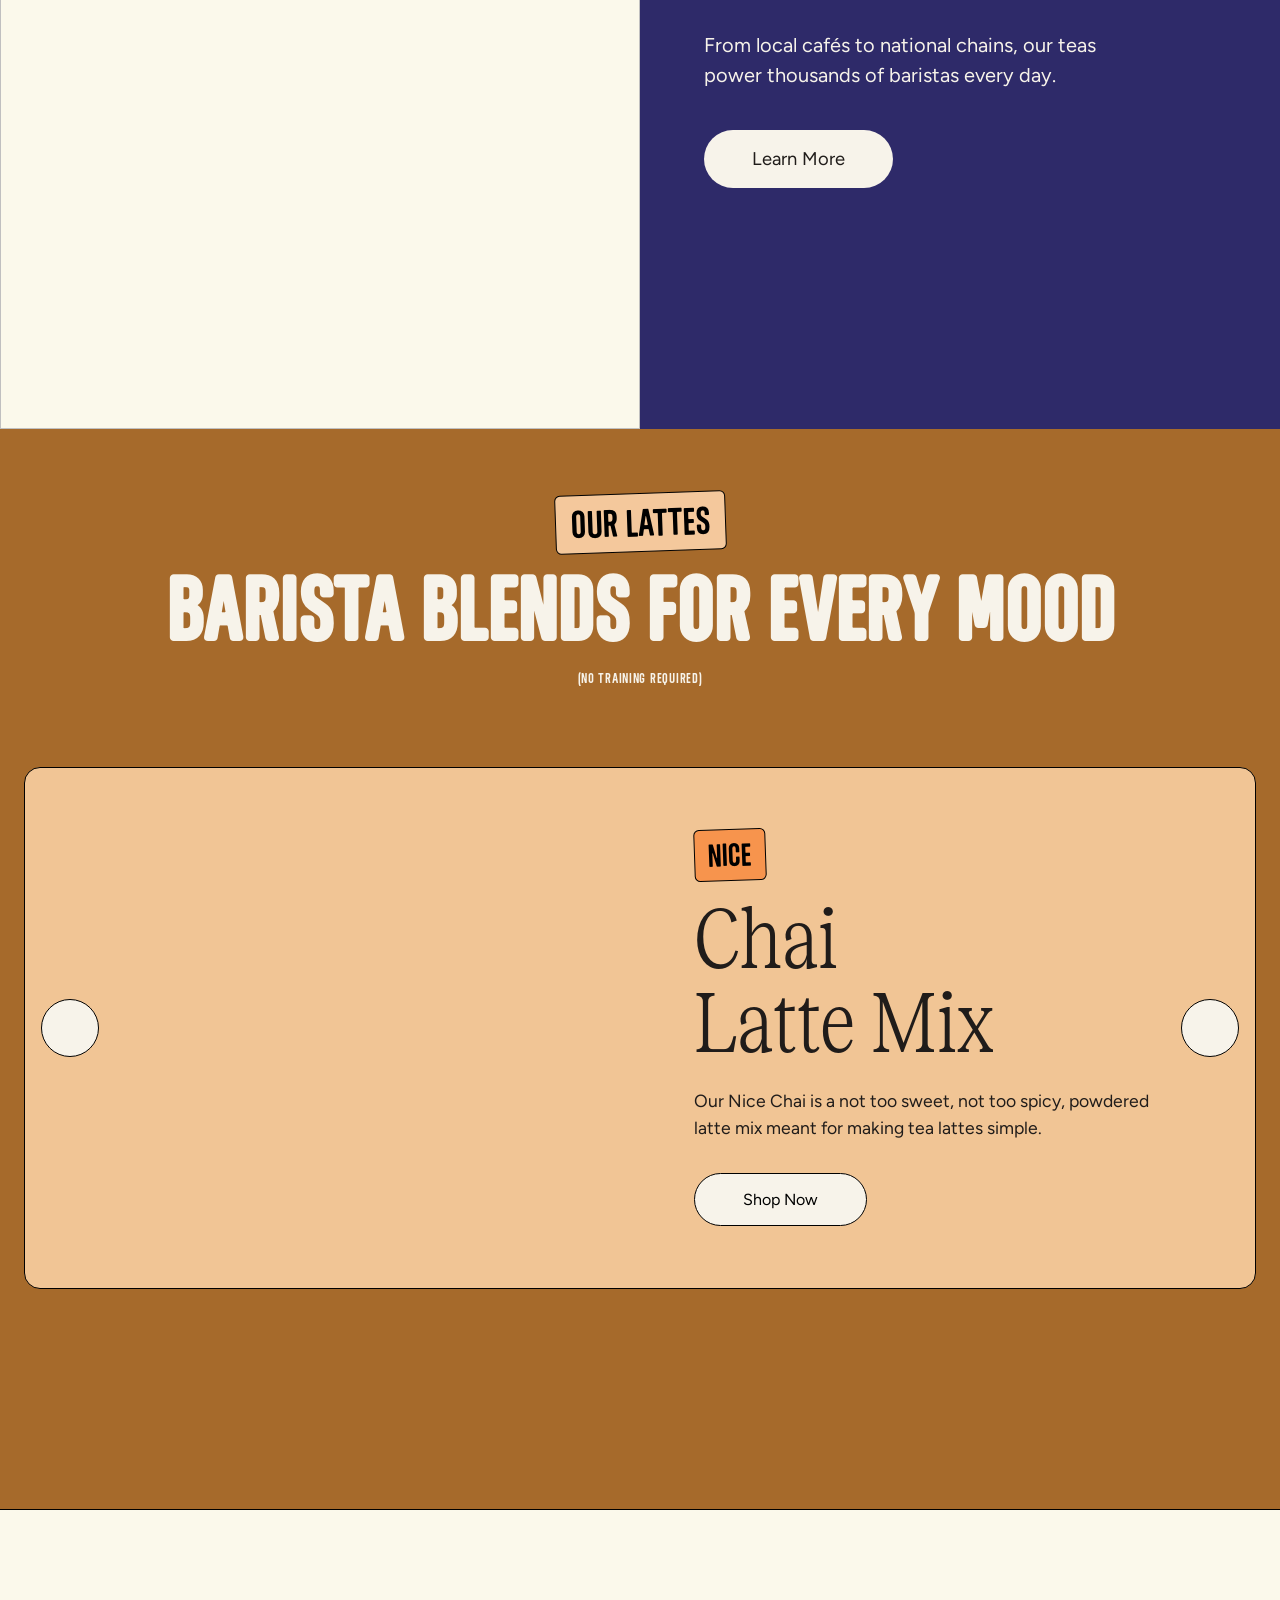
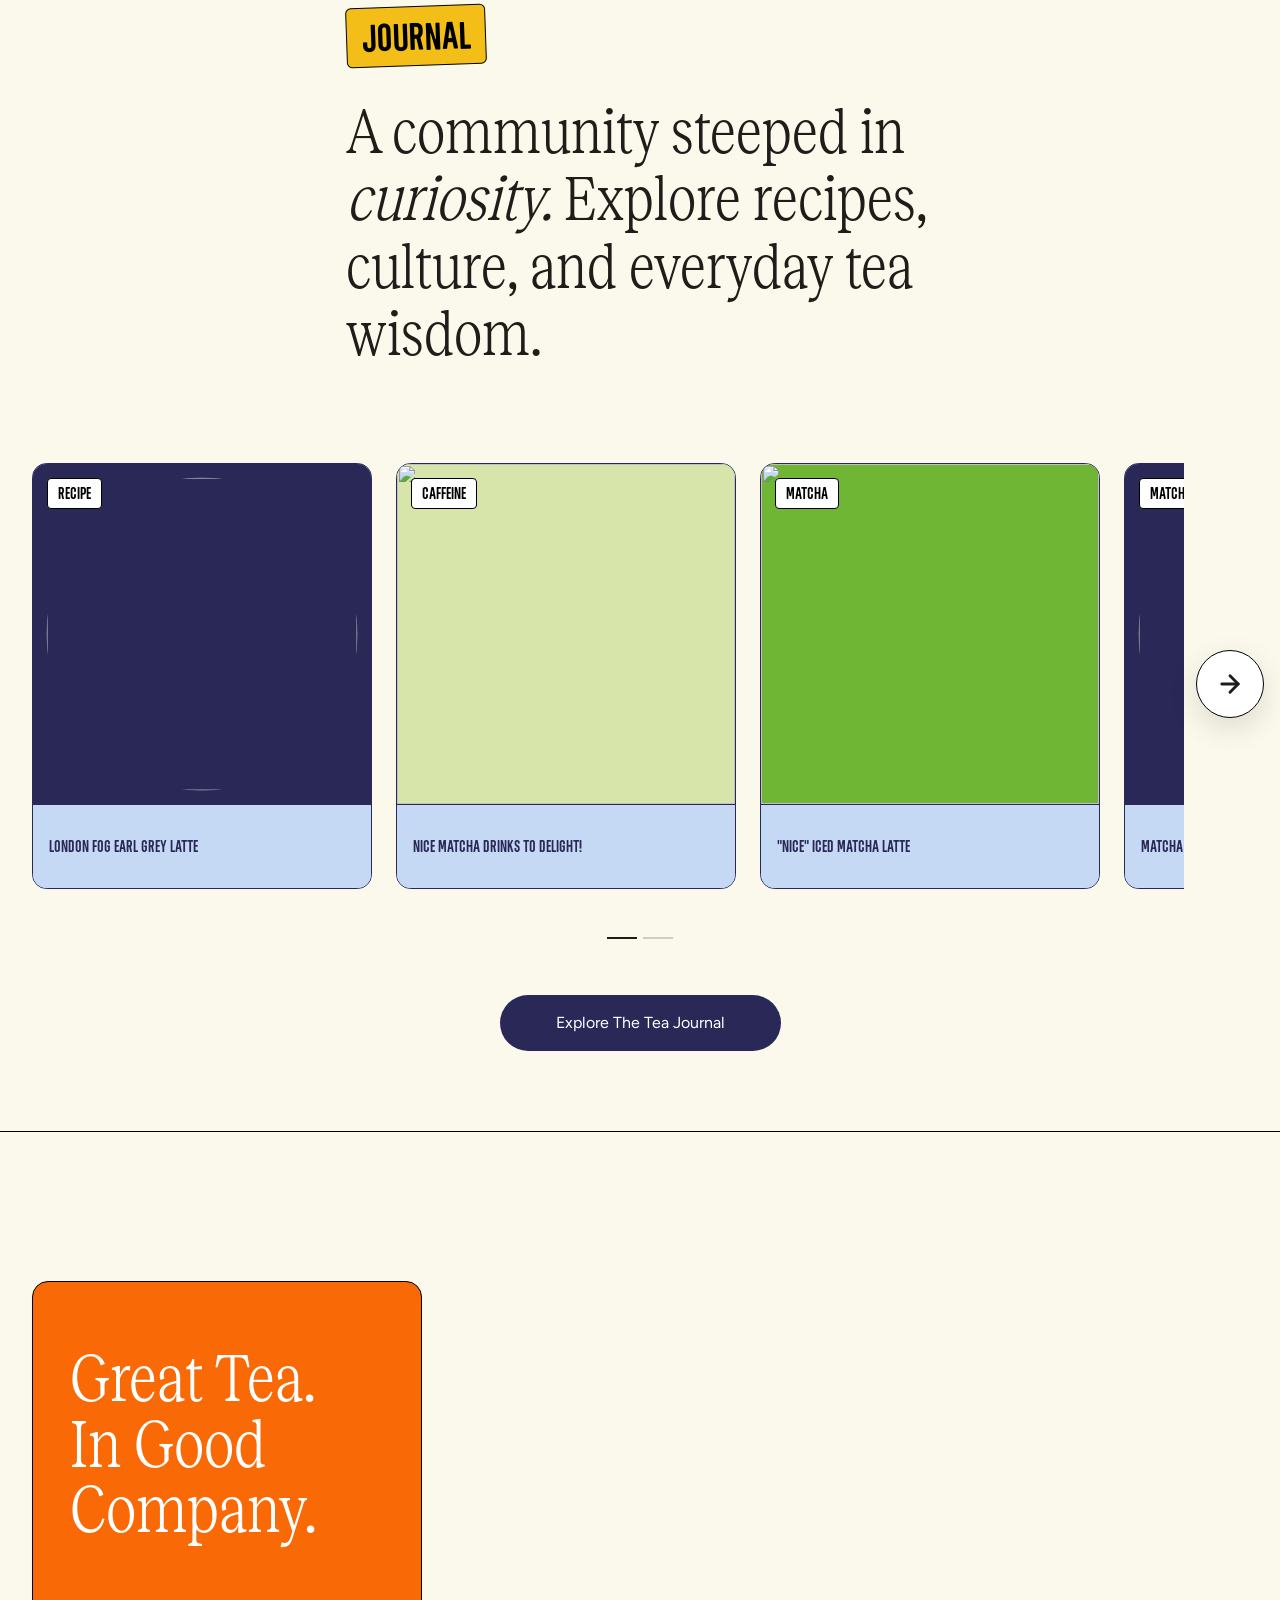
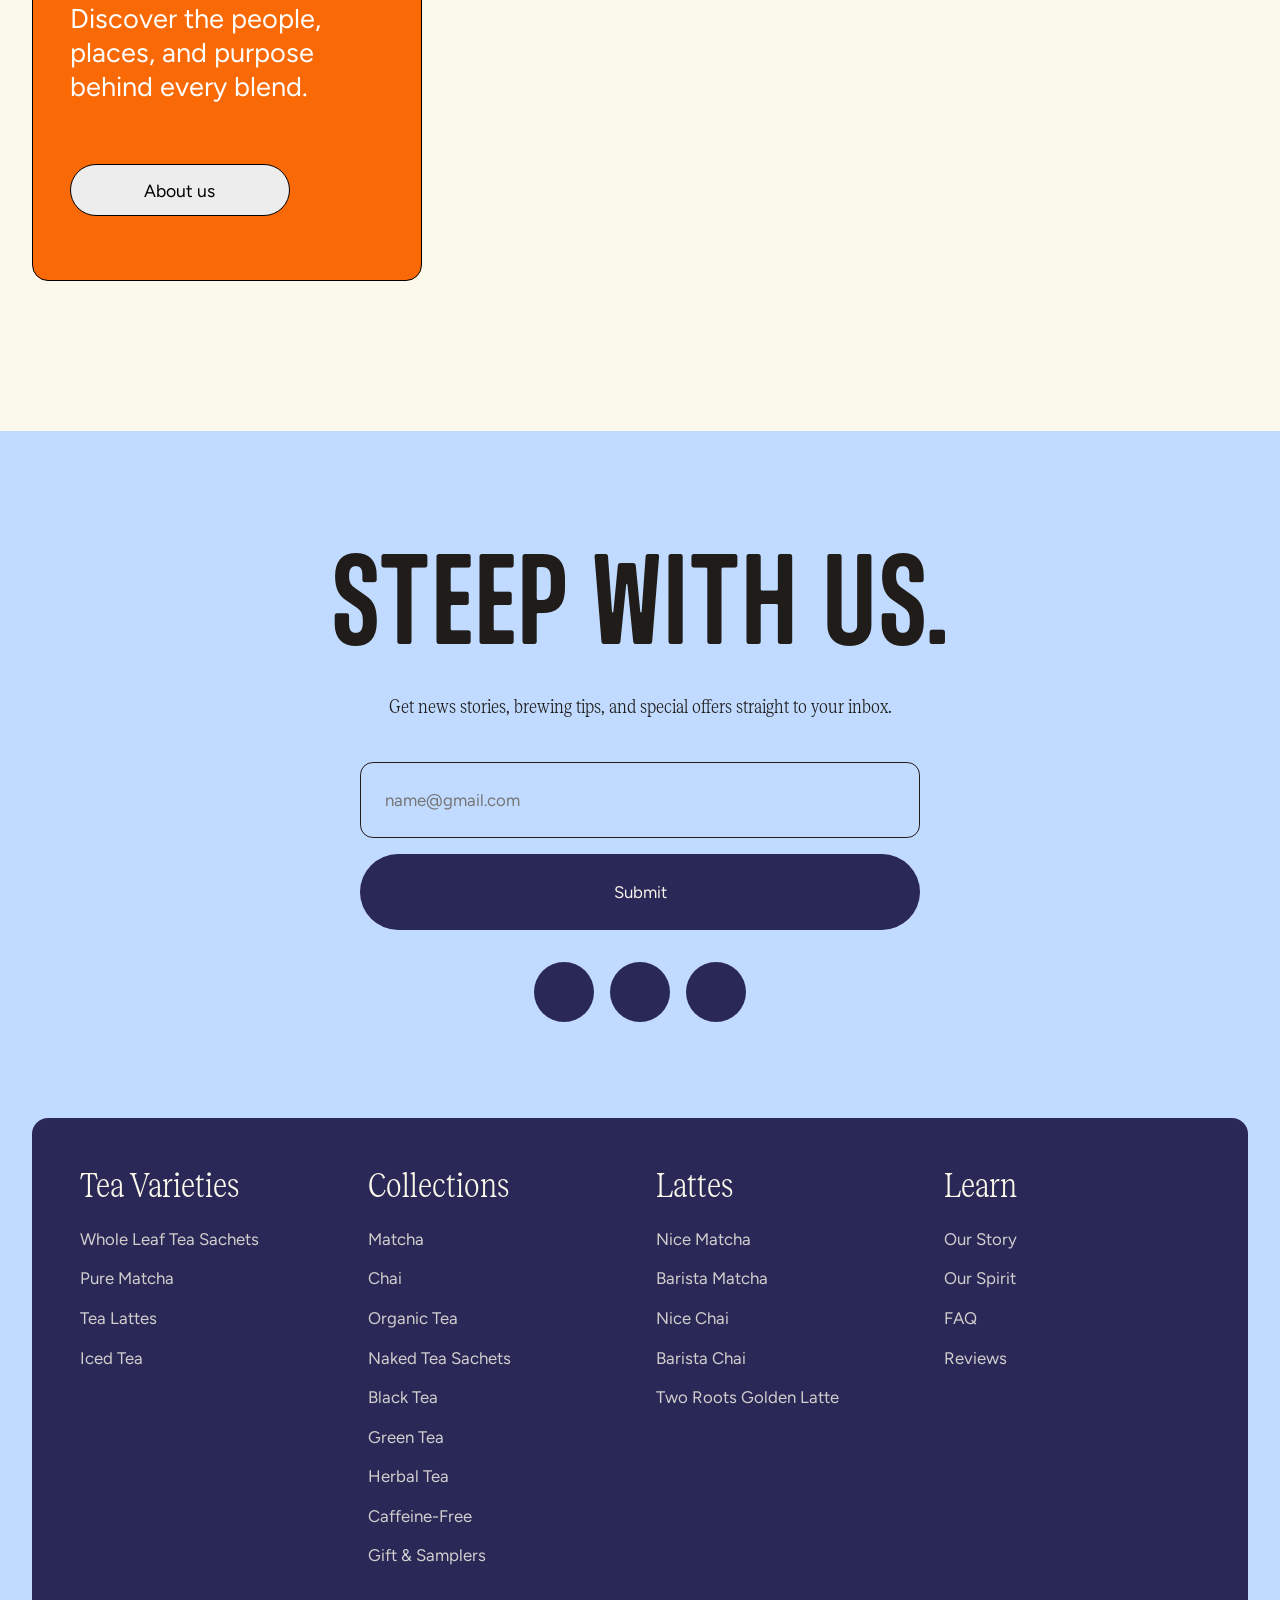
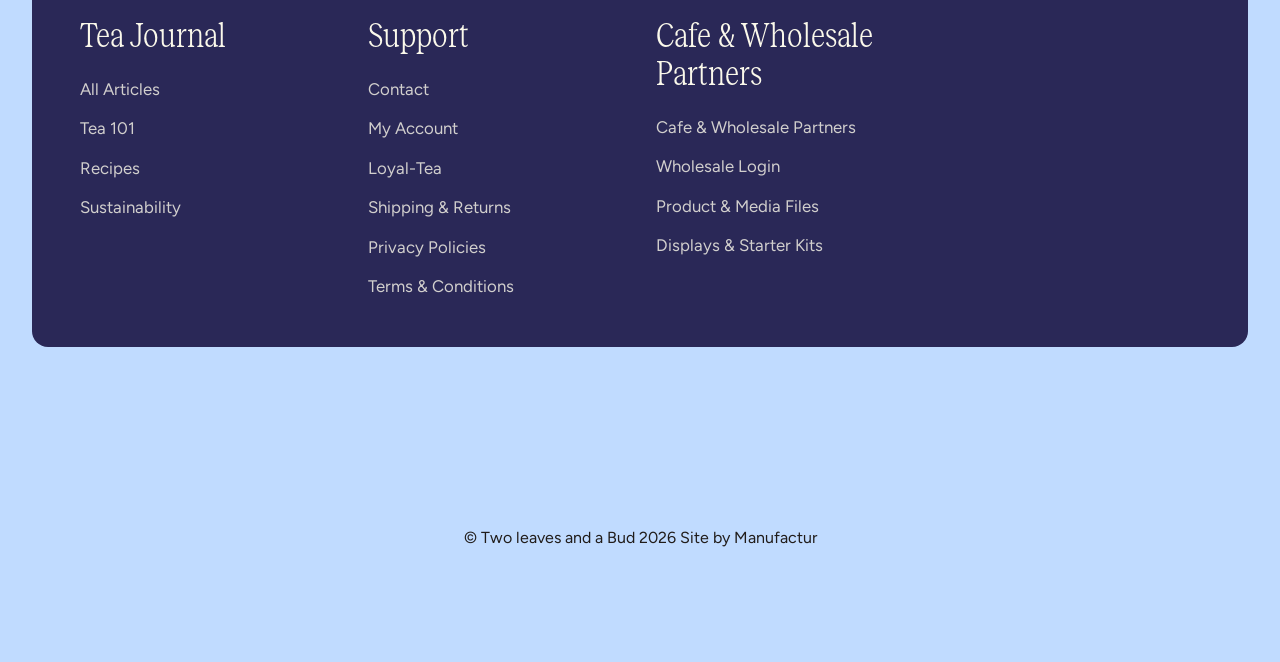
==== commit fdcdbab2: "Assignment-7 improvements" ====
--- a/Assignment-7/index.html
+++ b/Assignment-7/index.html
@@ -14,7 +14,100 @@
 
   <body>
     <main>
+
+      <div class="top-bar">
+        <p>FREE US SHIPPING FOR ORDERS OVER $75</p>
+      </div>
+
       <nav>
+
+        <i id="menu-icon" class="ri-menu-line"></i>
+
+        <div class="nav-part-1">
+
+          <div class="nav-item">
+            <h3>Shop</h3>
+            <i class="ri-arrow-down-s-line"></i>
+          </div>
+
+          <div class="nav-item">
+            <h3>Learn</h3>
+            <i class="ri-arrow-down-s-line"></i>
+          </div>
+
+          <div class="nav-item">
+            <h3>Reviews</h3>
+            <i class="ri-star-smile-fill review-star"></i>
+          </div>
+
+        </div>
+
+        <div class="nav-part-2">
+          <img
+            src="https://www.twoleavestea.com/cdn/shop/files/Twoleaves_logo.svg?v=1768205424&width=420"
+            alt=""
+          />
+        </div>
+
+        <div class="nav-part-3">
+
+          <h3>MY ACCOUNT</h3>
+          <h3>CAFE & WHOLESALE PARTNERS</h3>
+          <h3>TEA JOURNAL</h3>
+
+          <div class="cart-icon">
+
+            <svg
+              width="18"
+              height="31"
+              viewBox="0 0 18 31"
+              fill="none"
+              xmlns="http://www.w3.org/2000/svg"
+            >
+              <path
+                d="M21.5 10V24.5C21.5 27.5376 19.0376 30 16 30H6C2.96243 30 0.5 27.5376 0.5 24.5V10H21.5Z"
+                stroke="#201C1A"
+              ></path>
+
+              <path
+                d="M5 9.5V6.5C5 3.18629 7.68629 0.5 11 0.5C14.3137 0.5 17 3.18629 17 6.5V9.5"
+                stroke="#201C1A"
+              ></path>
+            </svg>
+
+            <div class="cart-count">0</div>
+
+          </div>
+
+        </div>
+
+      </nav>
+
+      <section id="section-1">
+
+        <div class="hero-content">
+
+          <h1>
+            A cup that fits the moment.
+          </h1>
+
+          <p>
+            From compostable whole leaf tea sachets and iced tea to tea lattes and
+            matcha, we’ve got something for everyone.
+          </p>
+
+          <button>
+            Shop Now
+          </button>
+
+        </div>
+
+        <div class="scroll-btn">
+          <i class="ri-arrow-down-line"></i>
+        </div>
+
+      </section>
+      <!-- <nav>
         <i id="menu-icon" class="ri-menu-line"></i>
         <div class="nav-part-1">
           <h3>Shop</h3>
@@ -59,7 +152,9 @@
           matcha, we’ve got something for everyone.
         </p>
         <button>Shop now</button>
-      </section>
+      </section> -->
+
+
       <section id="section-2">
         <div class="section2-text">
           <h1>
@@ -866,3 +961,875 @@
     </main>
   </body>
 </html>
+
+
+
+
+<!-- <!doctype html>
+<html lang="en">
+  <head>
+    <meta charset="UTF-8" />
+    <meta name="viewport" content="width=device-width, initial-scale=1.0" />
+    <title>Two Leaves and a Bud | Orgainc Tea</title>
+    <link rel="stylesheet" href="style.css" />
+    <link
+      href="https://cdn.jsdelivr.net/npm/remixicon@4.9.0/fonts/remixicon.css"
+      rel="stylesheet"
+    />
+    
+  </head>
+
+  <body>
+    <main>
+      <nav>
+        <i id="menu-icon" class="ri-menu-line"></i>
+        <div class="nav-part-1">
+          <h3>Shop</h3>
+          <h3>Learn</h3>
+          <h3>Reviews</h3>
+        </div>
+        <div class="nav-part-2">
+          <img
+            src="https://www.twoleavestea.com/cdn/shop/files/Twoleaves_logo.svg?v=1768205424&width=420"
+            alt=""
+          />
+        </div>
+        <div class="nav-part-3">
+          <h3>My Account</h3>
+          <h3>Cafe & Wholesale Partners</h3>
+          <h3>Tea Journal</h3>
+          <svg
+            width="18"
+            height="31"
+            viewBox="0 0 18 31"
+            fill="none"
+            xmlns="http://www.w3.org/2000/svg"
+            data-acsb-hidden="true"
+            role="presentation"
+          >
+            <path
+              d="M21.5 10V24.5C21.5 27.5376 19.0376 30 16 30H6C2.96243 30 0.5 27.5376 0.5 24.5V10H21.5Z"
+              stroke="#201C1A"
+            ></path>
+            <path
+              d="M5 9.5V6.5C5 3.18629 7.68629 0.5 11 0.5C14.3137 0.5 17 3.18629 17 6.5V9.5"
+              stroke="#201C1A"
+            ></path>
+          </svg>
+        </div>
+      </nav>
+
+      <section id="section-1">
+        <h1>A cup that fits the moment.</h1>
+        <p>
+          From compostable whole leaf tea sachets and iced tea to tea lattes and
+          matcha, we’ve got something for everyone.
+        </p>
+        <button>Shop now</button>
+      </section>
+      <section id="section-2">
+        <div class="section2-text">
+          <h1>
+          A great cup starts with a careful pluck - the top two leaves and a
+          bud.
+        </h1>
+        </div>
+        <button class="btn-1">
+          Best Sellers
+        </button>
+
+        <div class="card-container">
+          <div class="card">
+            <div class="card-top">
+              <img src="https://www.twoleavestea.com/cdn/shop/files/organic_tropical_green_tea_sachet_featured.webp?v=1771579242&width=525.0" alt="">
+            <div class="card-top-text">
+              <button>TEA Sachets</button>
+              <span><i class="ri-star-s-fill"></i> 4.71 (84)</span>
+            </div>
+              <div class="card-btm-text">
+              <i class="ri-add-fill"></i>
+              <span>add</span>
+            </div>
+            </div>
+           <div class="card-btm">
+             <h1>Organic Tropical Green Tea</h1>
+            <h3>From $11.95</h3>
+           <p> Our Organic Tropical Green is a fruity and fun take on a classic green tea.</p>
+           </div>
+          </div>
+          <div class="card">
+            <div class="card-top">
+              <img src="https://www.twoleavestea.com/cdn/shop/files/organic_tropical_green_tea_sachet_featured.webp?v=1771579242&width=525.0" alt="">
+            <div class="card-top-text">
+              <button>TEA Sachets</button>
+              <span><i class="ri-star-s-fill"></i> 4.71 (84)</span>
+            </div>
+              <div class="card-btm-text">
+              <i class="ri-add-fill"></i>
+              <span>add</span>
+            </div>
+            </div>
+           <div class="card-btm">
+             <h1>Organic Tropical Green Tea</h1>
+            <h3>From $11.95</h3>
+           <p> Our Organic Tropical Green is a fruity and fun take on a classic green tea.</p>
+           </div>
+          </div>
+          <div class="card">
+            <div class="card-top">
+              <img src="https://www.twoleavestea.com/cdn/shop/files/organic_tropical_green_tea_sachet_featured.webp?v=1771579242&width=525.0" alt="">
+            <div class="card-top-text">
+              <button>TEA Sachets</button>
+              <span><i class="ri-star-s-fill"></i> 4.71 (84)</span>
+            </div>
+              <div class="card-btm-text">
+              <i class="ri-add-fill"></i>
+              <span>add</span>
+            </div>
+            </div>
+           <div class="card-btm">
+             <h1>Organic Tropical Green Tea</h1>
+            <h3>From $11.95</h3>
+           <p> Our Organic Tropical Green is a fruity and fun take on a classic green tea.</p>
+           </div>
+          </div>
+          <div class="card">
+            <div class="card-top">
+              <img src="https://www.twoleavestea.com/cdn/shop/files/organic_tropical_green_tea_sachet_featured.webp?v=1771579242&width=525.0" alt="">
+            <div class="card-top-text">
+              <button>TEA Sachets</button>
+              <span><i class="ri-star-s-fill"></i> 4.71 (84)</span>
+            </div>
+              <div class="card-btm-text">
+              <i class="ri-add-fill"></i>
+              <span>add</span>
+            </div>
+            </div>
+           <div class="card-btm">
+             <h1>Organic Tropical Green Tea</h1>
+            <h3>From $11.95</h3>
+           <p> Our Organic Tropical Green is a fruity and fun take on a classic green tea.</p>
+           </div>
+          </div>
+          <div class="card">
+            <div class="card-top">
+              <img src="https://www.twoleavestea.com/cdn/shop/files/organic_tropical_green_tea_sachet_featured.webp?v=1771579242&width=525.0" alt="">
+            <div class="card-top-text">
+              <button>TEA Sachets</button>
+              <span><i class="ri-star-s-fill"></i> 4.71 (84)</span>
+            </div>
+              <div class="card-btm-text">
+              <i class="ri-add-fill"></i>
+              <span>add</span>
+            </div>
+            </div>
+           <div class="card-btm">
+             <h1>Organic Tropical Green Tea</h1>
+            <h3>From $11.95</h3>
+           <p> Our Organic Tropical Green is a fruity and fun take on a classic green tea.</p>
+           </div>
+          </div>
+          <div class="card">
+            <div class="card-top">
+              <img src="https://www.twoleavestea.com/cdn/shop/files/organic_tropical_green_tea_sachet_featured.webp?v=1771579242&width=525.0" alt="">
+            <div class="card-top-text">
+              <button>TEA Sachets</button>
+              <span><i class="ri-star-s-fill"></i> 4.71 (84)</span>
+            </div>
+              <div class="card-btm-text">
+              <i class="ri-add-fill"></i>
+              <span>add</span>
+            </div>
+            </div>
+           <div class="card-btm">
+             <h1>Organic Tropical Green Tea</h1>
+            <h3>From $11.95</h3>
+           <p> Our Organic Tropical Green is a fruity and fun take on a classic green tea.</p>
+           </div>
+          </div>
+          <div class="card">
+            <div class="card-top">
+              <img src="https://www.twoleavestea.com/cdn/shop/files/organic_tropical_green_tea_sachet_featured.webp?v=1771579242&width=525.0" alt="">
+            <div class="card-top-text">
+              <button>TEA Sachets</button>
+              <span><i class="ri-star-s-fill"></i> 4.71 (84)</span>
+            </div>
+              <div class="card-btm-text">
+              <i class="ri-add-fill"></i>
+              <span>add</span>
+            </div>
+            </div>
+           <div class="card-btm">
+             <h1>Organic Tropical Green Tea</h1>
+            <h3>From $11.95</h3>
+           <p> Our Organic Tropical Green is a fruity and fun take on a classic green tea.</p>
+           </div>
+          </div>
+          <div class="card">
+            <div class="card-top">
+              <img src="https://www.twoleavestea.com/cdn/shop/files/organic_tropical_green_tea_sachet_featured.webp?v=1771579242&width=525.0" alt="">
+            <div class="card-top-text">
+              <button>TEA Sachets</button>
+              <span><i class="ri-star-s-fill"></i> 4.71 (84)</span>
+            </div>
+              <div class="card-btm-text">
+              <i class="ri-add-fill"></i>
+              <span>add</span>
+            </div>
+            </div>
+           <div class="card-btm">
+             <h1>Organic Tropical Green Tea</h1>
+            <h3>From $11.95</h3>
+           <p> Our Organic Tropical Green is a fruity and fun take on a classic green tea.</p>
+           </div>
+          </div>
+
+          <div class="card">
+            <div class="card-top">
+              <img src="https://www.twoleavestea.com/cdn/shop/files/organic_tropical_green_tea_sachet_featured.webp?v=1771579242&width=525.0" alt="">
+            <div class="card-top-text">
+              <button>TEA Sachets</button>
+              <span><i class="ri-star-s-fill"></i> 4.71 (84)</span>
+            </div>
+              <div class="card-btm-text">
+              <i class="ri-add-fill"></i>
+              <span>add</span>
+            </div>
+            </div>
+           <div class="card-btm">
+             <h1>Organic Tropical Green Tea</h1>
+            <h3>From $11.95</h3>
+           <p> Our Organic Tropical Green is a fruity and fun take on a classic green tea.</p>
+           </div>
+          </div>
+        </div>
+        <div class="btn-container">
+          <button class="btm-btn">Explore All Teas</button>
+        </div>
+      </section>
+
+      <section id = "section-3">
+        <button class="btn-1">
+            DISCOVER
+        </button>
+        <div class="section3-text">
+          <h1>
+          Let’s find a cup that fits the moment. What are you searching for?
+        </h1>
+        </div>
+        <div class="section3-search">
+        <input type="text" placeholder="black tea">
+        </div>
+
+        <div class="explore-text">
+        <p>OR EXPLORE BY VIBE...</p>
+        </div>
+
+        <div class="tag-wrapper">
+            <button>A Sweet Treat</button>
+            <button>Evening Unwind</button>
+            <button>Focused & Clear</button>
+            <button>Caffeine!</button>
+            <button>Caffeine-Free</button>
+            <button>Ceremony-Worthy</button>
+            <button>Whole Leaf</button>
+            <button>Over Ice</button>
+            <button>Lattes</button>
+            <button>Black Tea</button>
+            <button>Green Tea</button>
+            <button>Herbal Tea</button>
+            <button>Organic</button>
+            <button>Barista Favorite</button>
+            <button>Calm & Cozy</button>
+            <button>Fruit Forward</button>
+        </div>
+      </section>
+
+
+      <section id="section-4">
+
+  <button class="review-btn">
+    REVIEWS
+  </button>
+
+  <div class="section4-text">
+    <h1>
+      Loved by tea people <em>everywhere.</em> Here’s what they’re saying.
+    </h1>
+  </div>
+
+  <div class="review-card-wrapper">
+
+    <div class="review-card peach">
+      <div class="review-content">
+        <h2>“The right amount of spice.”</h2>
+        <p>Angelina R.</p>
+      </div>
+
+      <div class="review-product">
+        <div class="product-left">
+          <img src="https://www.twoleavestea.com/cdn/shop/files/organic_mountain_high_chai_tea_sachet_box_featured.webp?v=1741893080&width=320" alt="">
+          <span>ORGANIC MOUNTAIN HIGH CHAI</span>
+        </div>
+
+        <button>Shop</button>
+      </div>
+    </div>
+
+    <div class="review-card green">
+      <div class="review-content">
+        <h2>
+          “This drink is incredibly refreshing, especially when served over ice. It’s light, crisp, and instantly cooling.”
+        </h2>
+        <p>Jacob K.</p>
+      </div>
+
+      <div class="review-product">
+        <div class="product-left">
+          <img src="https://www.twoleavestea.com/cdn/shop/files/organic_matcha_mint_sachet_box_featured.webp?v=1741894193&width=320" alt="">
+          <span>ORGANIC MATCHA MINT</span>
+        </div>
+
+        <button>Shop</button>
+      </div>
+    </div>
+
+    <div class="review-card yellow">
+      <div class="review-content">
+        <h2>
+          “One sip and you can feel the difference—clean energy, rich flavor, and all the good stuff.”
+        </h2>
+        <p>Harrison G.</p>
+      </div>
+
+      <div class="review-product">
+        <div class="product-left">
+          <img src="https://www.twoleavestea.com/cdn/shop/files/two_roots_golden_latte_mix_featured.webp?v=1741905054&width=320" alt="">
+          <span>TWO ROOTS GOLDEN LATTE MIX</span>
+        </div>
+
+        <button>Shop</button>
+      </div>
+    </div>
+
+    <div class="review-card light-green">
+      <div class="review-content">
+        <h2>“Soo tasty and energizing.”</h2>
+        <p>Gracie H.</p>
+      </div>
+
+      <div class="review-product">
+        <div class="product-left">
+          <img src="https://www.twoleavestea.com/cdn/shop/files/organic_tropical_green_tea_sachet_featured.webp?v=1771579242&width=320" alt="">
+          <span>ORGANIC TROPICAL GREEN TEA</span>
+        </div>
+
+        <button>Shop</button>
+      </div>
+    </div>
+
+    <div class="review-card purple">
+      <div class="review-content">
+        <h2>“The perfect start to my day.”</h2>
+        <p>Jorge F.</p>
+      </div>
+
+      <div class="review-product">
+        <div class="product-left">
+          <img src="https://www.twoleavestea.com/cdn/shop/files/jasmine_petal_tea_sachet_box_featured.webp?v=1741893665&width=320" alt="">
+          <span>JASMINE PETAL</span>
+        </div>
+
+        <button>Shop</button>
+      </div>
+    </div>
+
+  </div>
+
+</section>
+<section id="section-5">
+
+  <div class="section5-left">
+    <img src="https://www.twoleavestea.com/cdn/shop/files/Our_Cafe_Wholesale_Partners.webp?v=1773753185&width=2700.0" alt="">
+  </div>
+
+  <div class="section5-right">
+    <div class="section5-content">
+      <h1>
+        Our Cafe & Wholesale Partners
+      </h1>
+
+      <p>
+        From local cafés to national chains, our teas power thousands of baristas every day.
+      </p>
+
+      <button>
+        Learn More
+      </button>
+    </div>
+  </div>
+
+</section>
+
+<section id="section-6">
+
+  <div class="latte-top">
+
+    <div class="latte-badge">
+      OUR LATTES
+    </div>
+
+    <h1>BARISTA BLENDS FOR EVERY MOOD</h1>
+
+    <p>(NO TRAINING REQUIRED)</p>
+
+    <div class="latte-sticker">
+      <img src="https://www.twoleavestea.com/cdn/shop/files/designed_for_ease.svg?v=1773116538&width=112" alt="">
+    </div>
+
+  </div>
+
+  <div class="latte-box">
+
+    <button class="slider-arrow left">
+      <i class="ri-arrow-left-s-line"></i>
+    </button>
+
+    <div class="latte-image">
+      <img src="https://www.twoleavestea.com/cdn/shop/files/Nice_Chai.webp?v=1773826534&width=288" alt="">
+    </div>
+
+    <div class="latte-content">
+
+      <div class="latte-tag">
+        NICE
+      </div>
+
+      <h2>Chai <br> Latte Mix</h2>
+
+      <p>
+        Our Nice Chai is a not too sweet, not too spicy, powdered latte mix meant for making tea lattes simple.
+      </p>
+
+      <button>Shop Now</button>
+
+    </div>
+
+    <button class="slider-arrow right">
+      <i class="ri-arrow-right-s-line"></i>
+    </button>
+
+  </div>
+
+</section>
+
+<section id="section-7">
+
+  <div class="journal-top">
+
+    <button class="journal-btn">
+      JOURNAL
+    </button>
+
+    <div class="journal-text">
+      <h1>
+        A community steeped in <em>curiosity.</em> Explore recipes, culture, and everyday tea wisdom.
+      </h1>
+    </div>
+
+  </div>
+
+  <div class="journal-wrapper">
+
+    <div class="journal-slider">
+
+      <div class="journal-card">
+
+        <div class="journal-image blue">
+          <span>RECIPE</span>
+
+          <div class="journal-circle">
+            <img src="https://www.twoleavestea.com/cdn/shop/articles/enjoy_9b280eb3-acdd-47d2-ba91-0d2f259d3d66.svg?v=1774545568&width=750.0" alt="">
+          </div>
+        </div>
+
+        <div class="journal-bottom">
+          <p>LONDON FOG EARL GREY LATTE</p>
+        </div>
+
+      </div>
+
+      <div class="journal-card">
+
+        <div class="journal-image green-light">
+          <span>CAFFEINE</span>
+
+          <img class="full-img" src="https://www.twoleavestea.com/cdn/shop/articles/Two_Leaves_May_25_Shoot-36_16x9_6008ffcb-7380-43d9-b1f6-b1f542f934b0.jpg?v=1773683613&width=750.0" alt="">
+        </div>
+
+        <div class="journal-bottom">
+          <p>NICE MATCHA DRINKS TO DELIGHT!</p>
+        </div>
+
+      </div>
+
+      <div class="journal-card">
+
+        <div class="journal-image green-dark">
+          <span>MATCHA</span>
+
+          <img class="full-img" src="https://www.twoleavestea.com/cdn/shop/articles/Two_Leaves_May_25_Shoot-24_SQ.jpg?v=1775656199&width=750.0" alt="">
+        </div>
+
+        <div class="journal-bottom">
+          <p>"NICE" ICED MATCHA LATTE</p>
+        </div>
+
+      </div>
+
+      <div class="journal-card">
+
+        <div class="journal-image lime">
+          <span>MATCHA</span>
+
+          <div class="journal-circle">
+            <img src="https://www.twoleavestea.com/cdn/shop/articles/chef_s_matcha_mix_9ae88222-5d88-415f-a90d-4cd0e47af7d8.svg?v=1775654273&width=240" alt="">
+          </div>
+        </div>
+
+        <div class="journal-bottom">
+          <p>MATCHA ENERGY BALLS</p>
+        </div>
+
+      </div>
+
+      <div class="journal-card">
+
+        <div class="journal-image cream">
+          <span>TEA 101</span>
+
+          <div class="journal-circle">
+            <img src="https://www.twoleavestea.com/cdn/shop/articles/ceremonial-matcha-tea-organic_1cf6ef8d-b56a-483f-8d58-29f7667bd97a.svg?v=1773688403&width=240" alt="">
+          </div>
+        </div>
+
+        <div class="journal-bottom">
+          <p>5 REASONS TO CHOOSE ORGANIC TEAS</p>
+        </div>
+
+      </div>
+
+      <div class="journal-card">
+
+        <div class="journal-image white">
+          <span>MATCHA</span>
+
+          <div class="journal-circle">
+            <img src="https://www.twoleavestea.com/cdn/shop/articles/easy_to_prepare_cold_d444ce3d-bb29-4de5-83ae-4aef3582392b.svg?v=1775655934&width=240" alt="">
+          </div>
+        </div>
+
+        <div class="journal-bottom">
+          <p>GRINCH LATTE</p>
+        </div>
+
+      </div>
+
+      <div class="journal-card">
+
+        <div class="journal-image white">
+          <span>MATCHA</span>
+
+          <div class="journal-circle">
+            <img src="https://www.twoleavestea.com/cdn/shop/articles/easy_to_prepare_cold_d2bb63c1-ef3c-4bd5-ac42-ecce65535274.svg?v=1775654474&width=240" alt="">
+          </div>
+        </div>
+
+        <div class="journal-bottom">
+          <p>GRINCH LATTE</p>
+        </div>
+
+      </div>
+
+      <div class="journal-card">
+
+        <div class="journal-image white">
+          <span>MATCHA</span>
+
+          <div class="journal-circle">
+            <img src="https://www.twoleavestea.com/cdn/shop/articles/easy_to_prepare_cold_d2bb63c1-ef3c-4bd5-ac42-ecce65535274.svg?v=1775654474&width=240" alt="">
+          </div>
+        </div>
+
+        <div class="journal-bottom">
+          <p>GRINCH LATTE</p>
+        </div>
+
+      </div>
+
+      <div class="journal-card">
+
+        <div class="journal-image white">
+          <span>MATCHA</span>
+
+          <div class="journal-circle">
+            <img src="https://www.twoleavestea.com/cdn/shop/articles/mountain-high-chai-naked-tea-pour_bc4facfe-d769-467b-9d98-1ca8bc3c10a5.svg?v=1775656147&width=240" alt="">
+          </div>
+        </div>
+
+        <div class="journal-bottom">
+          <p>GRINCH LATTE</p>
+        </div>
+
+      </div>
+
+      <div class="journal-card">
+
+        <div class="journal-image white">
+          <span>MATCHA</span>
+
+          <div class="journal-circle">
+            <img src="https://www.twoleavestea.com/cdn/shop/articles/serving_powder_898afede-05d0-4bcf-bfa7-bfdb89c4c08d.svg?v=1773688431&width=240" alt="">
+          </div>
+        </div>
+
+        <div class="journal-bottom">
+          <p>GRINCH LATTE</p>
+        </div>
+
+      </div>
+
+    </div>
+
+    <div class="cards-arrow">
+      <svg viewBox="0 0 24 24" fill="none" stroke="currentColor" stroke-width="2.5" stroke-linecap="round" stroke-linejoin="round">
+        <path d="M5 12H19"></path>
+        <path d="M12 5L19 12L12 19"></path>
+      </svg>
+    </div>
+
+  </div>
+
+  <div class="journal-line">
+    <span class="active-line"></span>
+    <span></span>
+  </div>
+
+  <div class="journal-btn-wrap">
+    <button>Explore The Tea Journal</button>
+  </div>
+
+</section>
+
+
+<section id="section-8">
+
+    <div class="section-8-overlay">
+
+        <div class="section-8-card">
+
+            <h1>
+                Great Tea.<br>
+                In Good<br>
+                Company.
+            </h1>
+
+            <p>
+                Discover the people, places, and purpose behind every blend.
+            </p>
+
+            <button>
+                About us
+            </button>
+
+        </div>
+
+    </div>
+
+</section>
+
+
+<footer id="footer">
+
+  <div class="footer-part-1">
+
+  <h1>Steep with us.</h1>
+
+  <p>
+    Get news stories, brewing tips, and special offers straight to your inbox.
+  </p>
+
+  <input type="email" placeholder="name@gmail.com">
+
+  <button>Submit</button>
+
+  <div class="footer-socials">
+    <i class="ri-facebook-fill"></i>
+    <i class="ri-instagram-line"></i>
+    <i class="ri-linkedin-fill"></i>
+  </div>
+
+</div>
+<div class="footer-part-2">
+
+  <div class="footer-menu">
+
+    <div class="footer-menu-top">
+      <h2>Tea Varieties</h2>
+      <div class="footer-toggle">
+        <i class="ri-arrow-down-s-line"></i>
+      </div>
+    </div>
+
+    <div class="footer-menu-links">
+      <a href="#">Whole Leaf Tea Sachets</a>
+      <a href="#">Pure Matcha</a>
+      <a href="#">Tea Lattes</a>
+      <a href="#">Iced Tea</a>
+    </div>
+
+  </div>
+
+  <div class="footer-menu">
+
+    <div class="footer-menu-top">
+      <h2>Collections</h2>
+      <div class="footer-toggle">
+        <i class="ri-arrow-down-s-line"></i>
+      </div>
+    </div>
+
+    <div class="footer-menu-links">
+      <a href="#">Matcha</a>
+      <a href="#">Chai</a>
+      <a href="#">Organic Tea</a>
+      <a href="#">Naked Tea Sachets</a>
+      <a href="#">Black Tea</a>
+      <a href="#">Green Tea</a>
+      <a href="#">Herbal Tea</a>
+      <a href="#">Caffeine-Free</a>
+      <a href="#">Gift & Samplers</a>
+    </div>
+
+  </div>
+
+  <div class="footer-menu">
+
+    <div class="footer-menu-top">
+      <h2>Lattes</h2>
+      <div class="footer-toggle">
+        <i class="ri-arrow-down-s-line"></i>
+      </div>
+    </div>
+
+    <div class="footer-menu-links">
+      <a href="#">Nice Matcha</a>
+      <a href="#">Barista Matcha</a>
+      <a href="#">Nice Chai</a>
+      <a href="#">Barista Chai</a>
+      <a href="#">Two Roots Golden Latte</a>
+    </div>
+
+  </div>
+
+  <div class="footer-menu">
+
+    <div class="footer-menu-top">
+      <h2>Learn</h2>
+      <div class="footer-toggle">
+        <i class="ri-arrow-down-s-line"></i>
+      </div>
+    </div>
+
+    <div class="footer-menu-links">
+      <a href="#">Our Story</a>
+      <a href="#">Our Spirit</a>
+      <a href="#">FAQ</a>
+      <a href="#">Reviews</a>
+    </div>
+
+  </div>
+
+  <div class="footer-menu">
+
+    <div class="footer-menu-top">
+      <h2>Tea Journal</h2>
+      <div class="footer-toggle">
+        <i class="ri-arrow-down-s-line"></i>
+      </div>
+    </div>
+
+    <div class="footer-menu-links">
+      <a href="#">All Articles</a>
+      <a href="#">Tea 101</a>
+      <a href="#">Recipes</a>
+      <a href="#">Sustainability</a>
+    </div>
+
+  </div>
+
+  <div class="footer-menu">
+
+    <div class="footer-menu-top">
+      <h2>Support</h2>
+      <div class="footer-toggle">
+        <i class="ri-arrow-down-s-line"></i>
+      </div>
+    </div>
+
+    <div class="footer-menu-links">
+      <a href="#">Contact</a>
+      <a href="#">My Account</a>
+      <a href="#">Loyal-Tea</a>
+      <a href="#">Shipping & Returns</a>
+      <a href="#">Privacy Policies</a>
+      <a href="#">Terms & Conditions</a>
+    </div>
+
+  </div>
+
+  <div class="footer-menu">
+
+    <div class="footer-menu-top">
+      <h2>Cafe & Wholesale Partners</h2>
+      <div class="footer-toggle">
+        <i class="ri-arrow-down-s-line"></i>
+      </div>
+    </div>
+
+    <div class="footer-menu-links">
+      <a href="#">Cafe & Wholesale Partners</a>
+      <a href="#">Wholesale Login</a>
+      <a href="#">Product & Media Files</a>
+      <a href="#">Displays & Starter Kits</a>
+    </div>
+
+  </div>
+
+</div>
+<div class="footer-part-3">
+
+  <div class="footer-logo-wrap">
+    <img
+      src="https://www.twoleavestea.com/cdn/shop/files/Twoleaves_logo.svg?v=1768205424&width=420"
+      alt=""
+    >
+  </div>
+
+  <div class="footer-bg-image">
+    <img
+      src="https://www.twoleavestea.com/cdn/shop/files/footer-extended_1.png?v=1771834074"
+      alt=""
+    >
+  </div>
+
+  <p>
+    © Two leaves and a Bud 2026 Site by Manufactur
+  </p>
+
+</div>
+
+</footer>
+    </main>
+  </body>
+</html> -->
--- a/Assignment-7/style.css
+++ b/Assignment-7/style.css
@@ -31,95 +31,221 @@
     background-color: #FBF9EB;
 }
 
-nav {
-    width: 100%;
-    background-color: #FFFEFB;
-    display: flex;
-    align-items: center;
-    justify-content: space-between;
-    font-family: Reckless;
-    padding: 1rem 1.5rem;
-    font-size: 1rem;
-    position: sticky;
-    top: 0;
-    z-index: 100;
-}
-
-nav i {
-    font-size: 2.2rem;
-    width: 33%;
-}
-
-nav .nav-part-1 {
-    gap: 1.5rem;
-    width: 33%;
-    display: none;
-}
-
-.nav-part-1 h3 {
-    font-weight: 300;
-}
-
-nav .nav-part-2 {
-    width: 24%;
-    display: flex;
-}
-
-.nav-part-2 img {
-    width: 100%;
-    object-fit: cover;
-}
-
-.nav-part-3 {
-    display: flex;
-    width: 30%;
-    gap: 2rem;
-    align-items: center;
-    justify-content: end;
-}
-
-.nav-part-3 h3 {
-    font-weight: 300;
-    display: none;
-}
-
-.nav-part-3 svg {
-    width: 34px;
-    height: 34px;
-}
-
-#section-1 {
-    width: 100%;
-    height: 90vh;
-    background-image: url(https://www.twoleavestea.com/cdn/shop/files/AlpineBerry_mobile.webp?v=1774284087&width=720);
-    background-size: cover;
-    background-position: center;
-    display: flex;
-    justify-content: end;
-    flex-direction: column;
-    padding: 4rem 1rem;
-    gap: 1.5rem;
-    text-align: center;
-    border-bottom: 1px solid #000;
-}
-
-#section-1 h1 {
-    font-size: clamp(4rem, 6vw, 6rem);
-    font-family: Reckless;
-    color: white;
-    font-weight: 500;
-    line-height: 0.95;
-}
-
-#section-1 p {
-    font-size: clamp(1.2rem, 2vw, 1.5rem);
-    font-family: Figtree;
-    font-weight: 400;
-    color: white;
-    line-height: 1.5;
-}
-
-#section-1 button {
+
+.top-bar{
+    width:100%;
+    height:38px;
+    background:#2D2966;
+    display:flex;
+    align-items:center;
+    justify-content:center;
+    position:fixed;
+    top:0;
+    left:0;
+    z-index:999;
+}
+
+.top-bar p{
+    color:#fff;
+    font-family:Figtree;
+    font-size:0.82rem;
+    font-weight:700;
+    letter-spacing:2px;
+    text-transform:uppercase;
+}
+
+
+nav{
+    width:calc(100% - 36px);
+    height:78px;
+
+    position:fixed;
+    top:54px;
+    left:18px;
+
+    z-index:998;
+
+    background:#F8F6F0;
+
+    border:1.5px solid #2C2825;
+    border-radius:22px;
+
+    display:flex;
+    align-items:center;
+    justify-content:space-between;
+
+    padding:0 22px;
+
+    box-shadow:
+    0px 1px 0px rgba(0,0,0,0.1),
+    0px 5px 20px rgba(0,0,0,0.08);
+}
+
+
+
+#menu-icon{
+    display:none;
+}
+
+.nav-part-1{
+    width:33%;
+    display:flex;
+    align-items:center;
+    gap:2.3rem;
+}
+
+.nav-item{
+    display:flex;
+    align-items:center;
+    gap:0.45rem;
+    cursor:pointer;
+}
+
+.nav-item h3{
+    font-family:Reckless;
+    font-size:2rem;
+    font-weight:300;
+    color:#221F1D;
+    line-height:1;
+}
+
+.nav-item i{
+    font-size:1.15rem;
+    color:#6F8DB5;
+    margin-top:4px;
+}
+
+.review-star{
+    color:#F4C327 !important;
+    font-size:1.4rem !important;
+}
+
+
+.nav-part-2{
+    width:10%;
+    display:flex;
+    align-items:center;
+    justify-content:center;
+}
+
+.nav-part-2 img{
+    width:100%;
+    object-fit:contain;
+}
+
+
+.nav-part-3{
+    width:42%;
+    display:flex;
+    align-items:center;
+    justify-content:flex-end;
+    gap:1.8rem;
+}
+
+.nav-part-3 h3{
+    font-family:Midnight;
+    font-size:0.92rem;
+    font-weight:500;
+    text-transform:uppercase;
+    letter-spacing:1px;
+    color:#1F1C1A;
+    white-space:nowrap;
+    cursor:pointer;
+}
+
+.cart-icon{
+    position:relative;
+    width:34px;
+    height:34px;
+    cursor:pointer;
+}
+
+.cart-icon svg{
+    width:100%;
+    height:100%;
+}
+
+.cart-count{
+    position:absolute;
+    top:-5px;
+    right:-5px;
+
+    width:18px;
+    height:18px;
+
+    background:#F4BE1A;
+
+    border-radius:50%;
+
+    display:flex;
+    align-items:center;
+    justify-content:center;
+
+    font-size:0.7rem;
+    font-family:Figtree;
+    font-weight:700;
+
+    border:1px solid #000;
+}
+
+#section-1{
+    width:100%;
+    height:100vh;
+
+    position:relative;
+
+    background-image:url("https://www.twoleavestea.com/cdn/shop/files/AlpineBerry.webp?v=1774284236&width=2250");
+    background-size:cover;
+    background-position:center;
+
+    overflow:hidden;
+
+    border-bottom:1px solid #000;
+}
+
+
+#section-1::before{
+    content:"";
+    position:absolute;
+    inset:0;
+    background:rgba(0,0,0,0.06);
+}
+.hero-content{
+    position:absolute;
+    left:48px;
+    bottom:72px;
+    z-index:2;
+
+    width:1100px;
+    max-width:95%;
+}
+
+.hero-content h1{
+    font-family:Reckless;
+    font-size:7rem;
+    line-height:0.92;
+    font-weight:500;
+    color:#F6F3EB;
+
+    width:1000px;
+}
+
+.hero-content p{
+    margin-top:24px;
+
+    width:760px;
+
+    font-family:Figtree;
+    font-size:1.3rem;
+    line-height:1.5;
+    font-weight:400;
+
+    color:#F6F3EB;
+}
+
+.hero-content button{
+    
+
     padding: 1.3rem 2rem;
     border: none;
     background-color: #2A2857;
@@ -129,6 +255,39 @@
     font-size: 1.2rem;
     font-weight: 500;
 }
+
+.hero-content button:hover{
+    transform:translateY(-2px);
+    background:#242152;
+}
+
+.scroll-btn{
+    position:absolute;
+
+    right:32px;
+    bottom:28px;
+
+    width:64px;
+    height:64px;
+
+    border-radius:50%;
+
+    background:#2D2966;
+
+    display:flex;
+    align-items:center;
+    justify-content:center;
+
+    z-index:3;
+
+    border:1px solid rgba(255,255,255,0.25);
+}
+
+.scroll-btn i{
+    color:#fff;
+    font-size:2rem;
+}
+
 
 #section-2 {
     width: 100%;
@@ -1205,6 +1364,9 @@
     cursor: pointer;
 }
 
+
+
+
 @media (min-width: 1024px) {
 
     #section-7 {
@@ -1361,7 +1523,101 @@
     }
 }
 
-
+@media (max-width: 768px){
+
+    .top-bar{
+        height:34px;
+    }
+
+    .top-bar p{
+        font-size:0.62rem;
+        letter-spacing:1.2px;
+    }
+
+    nav{
+        width:calc(100% - 16px);
+        left:8px;
+
+        top:48px;
+
+        height:64px;
+
+        border-radius:18px;
+
+        padding:0 14px;
+    }
+
+    #menu-icon{
+        display:block;
+        font-size:1.8rem;
+        color:#201C1A;
+    }
+
+    .nav-part-1{
+        display:none;
+    }
+
+    .nav-part-2{
+        width:36%;
+    }
+
+    .nav-part-3{
+        width:auto;
+        gap:0;
+    }
+
+    .nav-part-3 h3{
+        display:none;
+    }
+
+    .cart-icon{
+        width:30px;
+        height:30px;
+    }
+
+    #section-1{
+        background-image:url("https://www.twoleavestea.com/cdn/shop/files/AlpineBerry_mobile.webp?v=1774284087&width=720");
+        background-position:center;
+    }
+
+    .hero-content{
+        left:24px;
+        bottom:60px;
+
+        width:85%;
+    }
+
+    .hero-content h1{
+        font-size:4.5rem;
+        line-height:0.95;
+        letter-spacing:-1px;
+    }
+
+    .hero-content p{
+        width:100%;
+        font-size:1.15rem;
+        margin-top:20px;
+    }
+
+    .hero-content button{
+        width:220px;
+        height:58px;
+        margin-top:24px;
+        font-size:1.1rem;
+    }
+
+    .scroll-btn{
+        width:56px;
+        height:56px;
+
+        right:18px;
+        bottom:18px;
+    }
+
+    .scroll-btn i{
+        font-size:1.7rem;
+    }
+}
 
 @media (min-width: 1024px) {
 
@@ -1584,3 +1840,1593 @@
         width: 120px;
     }
 }
+
+
+
+
+/* @font-face {
+    font-family: Reckless;
+    src: url(./fonts/RecklessCondensedS-TRIAL-Book.woff);
+}
+
+@font-face {
+    font-family: Figtree;
+    src: url(./fonts/figtree_n4.3c0838aba1701047e60be6a99a1b0a40ce9b8419.woff2);
+}
+
+@font-face {
+    font-family: Midnight;
+    src: url(./fonts/midnight-sans-rd-12-medium-trial.otf);
+}
+
+* {
+    margin: 0;
+    padding: 0;
+    box-sizing: border-box;
+}
+
+html,
+body {
+    width: 100%;
+    height: 100%;
+}
+
+main {
+    width: 100%;
+    min-height: 100vh;
+    background-color: #FBF9EB;
+}
+
+nav {
+    width: 100%;
+    background-color: #FFFEFB;
+    display: flex;
+    align-items: center;
+    justify-content: space-between;
+    font-family: Reckless;
+    padding: 1rem 1.5rem;
+    font-size: 1rem;
+    position: sticky;
+    top: 0;
+    z-index: 100;
+}
+
+nav i {
+    font-size: 2.2rem;
+    width: 33%;
+}
+
+nav .nav-part-1 {
+    gap: 1.5rem;
+    width: 33%;
+    display: none;
+}
+
+.nav-part-1 h3 {
+    font-weight: 300;
+}
+
+nav .nav-part-2 {
+    width: 24%;
+    display: flex;
+}
+
+.nav-part-2 img {
+    width: 100%;
+    object-fit: cover;
+}
+
+.nav-part-3 {
+    display: flex;
+    width: 30%;
+    gap: 2rem;
+    align-items: center;
+    justify-content: end;
+}
+
+.nav-part-3 h3 {
+    font-weight: 300;
+    display: none;
+}
+
+.nav-part-3 svg {
+    width: 34px;
+    height: 34px;
+}
+
+#section-1 {
+    width: 100%;
+    height: 90vh;
+    background-image: url(https://www.twoleavestea.com/cdn/shop/files/AlpineBerry_mobile.webp?v=1774284087&width=720);
+    background-size: cover;
+    background-position: center;
+    display: flex;
+    justify-content: end;
+    flex-direction: column;
+    padding: 4rem 1rem;
+    gap: 1.5rem;
+    text-align: center;
+    border-bottom: 1px solid #000;
+}
+
+#section-1 h1 {
+    font-size: clamp(4rem, 6vw, 6rem);
+    font-family: Reckless;
+    color: white;
+    font-weight: 500;
+    line-height: 0.95;
+}
+
+#section-1 p {
+    font-size: clamp(1.2rem, 2vw, 1.5rem);
+    font-family: Figtree;
+    font-weight: 400;
+    color: white;
+    line-height: 1.5;
+}
+
+#section-1 button {
+    padding: 1.3rem 2rem;
+    border: none;
+    background-color: #2A2857;
+    color: white;
+    font-family: Figtree;
+    border-radius: 1.2rem;
+    font-size: 1.2rem;
+    font-weight: 500;
+}
+
+#section-2 {
+    width: 100%;
+    min-height: 100vh;
+    padding: 7rem 0;
+    display: flex;
+    flex-direction: column;
+    align-items: center;
+}
+
+#section-2 .section2-text {
+    width: 100%;
+    display: flex;
+    align-items: center;
+    justify-content: center;
+    font-family: Reckless;
+    text-align: center;
+    padding: 0 1rem;
+}
+
+.section2-text h1 {
+    font-size: clamp(2.5rem, 5vw, 4.5rem);
+    font-weight: 300;
+    width: 90%;
+    line-height: 1.2;
+}
+
+#section-2 .btn-1 {
+    padding: 0.5rem 1.8rem;
+    font-size: clamp(2rem, 4vw, 2.8rem);
+    font-family: Midnight;
+    font-weight: 600;
+    background-color: #DAAEEA;
+    border-radius: 2rem;
+    border: 1px solid #000;
+    text-transform: uppercase;
+    margin-top: 3rem;
+    transform: rotate(-3deg);
+    letter-spacing: 1px;
+}
+
+#section-2 .card-container {
+    width: 100%;
+    padding: 4rem 2rem;
+    display: flex;
+    gap: 1.8rem;
+    overflow-x: auto;
+    scroll-behavior: smooth;
+    scroll-snap-type: x mandatory;
+    -webkit-overflow-scrolling: touch;
+}
+
+.card-container::-webkit-scrollbar {
+    display: none;
+}
+
+.card {
+    display: flex;
+    flex-direction: column;
+    gap: 1.2rem;
+    flex-shrink: 0;
+    width: clamp(300px, 24vw, 360px);
+    scroll-snap-align: start;
+}
+
+.card-top {
+    width: 100%;
+    aspect-ratio: 1 / 1;
+    background-color: #C1EE91;
+    position: relative;
+    padding: 1rem;
+    display: flex;
+    flex-direction: column;
+    align-items: end;
+    justify-content: space-between;
+    border-radius: 1rem;
+    border: 1px solid #000;
+    overflow: hidden;
+}
+
+.card-top-text {
+    width: 100%;
+    display: flex;
+    align-items: center;
+    justify-content: space-between;
+    z-index: 2;
+}
+
+.card-top-text button {
+    padding: 0.45rem 0.8rem;
+    border-radius: 2rem;
+    border: 1px solid #000;
+    background-color: #fff;
+    font-family: Midnight;
+    font-size: 1rem;
+    text-transform: uppercase;
+    font-weight: 400;
+}
+
+.card-top-text span {
+    font-size: 1rem;
+    font-family: Figtree;
+    font-weight: 500;
+    background-color: #fff;
+    padding: 0.4rem 0.7rem;
+    border-radius: 2rem;
+    border: 1px solid #000;
+    display: flex;
+    align-items: center;
+    gap: 0.2rem;
+}
+
+.card-top img {
+    height: 85%;
+    width: 85%;
+    object-fit: contain;
+    position: absolute;
+    top: 55%;
+    left: 50%;
+    transform: translate(-50%, -50%);
+    transition: transform 0.4s cubic-bezier(0.16, 1, 0.3, 1);
+    z-index: 1;
+}
+
+.card-top:hover img {
+    transform: translate(-50%, -55%) scale(1.05);
+}
+
+.card-btm-text {
+    background-color: #fff;
+    width: 46px;
+    height: 46px;
+    display: flex;
+    align-items: center;
+    justify-content: center;
+    border-radius: 50%;
+    border: 1px solid #000;
+    cursor: pointer;
+    z-index: 2;
+}
+
+.card-btm-text i {
+    font-size: 1.5rem;
+}
+
+.card-btm {
+    display: flex;
+    flex-direction: column;
+    gap: 0.6rem;
+    font-family: Reckless;
+    padding: 0 0.2rem;
+}
+
+.card-btm h1 {
+    font-size: 1.6rem;
+    font-weight: 400;
+    line-height: 1.2;
+}
+
+.card-btm h3 {
+    font-family: Figtree;
+    font-size: 1.2rem;
+    font-weight: 600;
+}
+
+.card-btm p {
+    font-family: Figtree;
+    font-size: 1rem;
+    font-weight: 400;
+    opacity: 0.7;
+    line-height: 1.5;
+}
+
+.btn-container {
+    width: 100%;
+    display: flex;
+    align-items: center;
+    justify-content: center;
+    margin-top: 2rem;
+}
+
+.btm-btn {
+    padding: 1.1rem 2.8rem;
+    border: none;
+    background-color: #2A2857;
+    color: white;
+    font-family: Figtree;
+    border-radius: 2rem;
+    font-size: 1.15rem;
+    font-weight: 500;
+    cursor: pointer;
+}
+
+#section-3 {
+    width: 100%;
+    min-height: 95vh;
+    padding: 6rem 1rem;
+    border-top: 1px solid #000;
+    display: flex;
+    flex-direction: column;
+    align-items: center;
+    background-color: #FBF9EB;
+}
+
+#section-3 .btn-1 {
+    min-height: 2.8rem;
+    padding: 0.35rem 0.9rem;
+    background-color: #FF7F31;
+    font-family: Midnight;
+    font-size: clamp(2rem, 3vw, 3rem);
+    font-weight: 600;
+    text-transform: uppercase;
+    border-radius: 0.35rem;
+    border: 1px solid #000;
+    transform: rotate(-2deg);
+}
+
+#section-3 .section3-text {
+    width: 100%;
+    display: flex;
+    justify-content: center;
+    margin-top: 2rem;
+    text-align: center;
+}
+
+.section3-text h1 {
+    width: 100%;
+    max-width: 950px;
+    font-family: Reckless;
+    font-size: clamp(3rem, 5vw, 5.5rem);
+    line-height: 1.05;
+    font-weight: 300;
+    color: #201C1A;
+}
+
+.section3-search {
+    margin-top: 4.5rem;
+    width: 100%;
+    display: flex;
+    justify-content: center;
+}
+
+.section3-search input {
+    width: 100%;
+    max-width: 520px;
+    height: 82px;
+    border: 1px solid #2B2623;
+    border-radius: 0.7rem;
+    background-color: transparent;
+    padding: 0 1.5rem;
+    font-size: 2rem;
+    font-family: Reckless;
+    outline: none;
+    color: #201C1A;
+}
+
+.section3-search input::placeholder {
+    color: #9D978F;
+}
+
+.explore-text {
+    width: 100%;
+    max-width: 760px;
+    margin-top: 5rem;
+}
+
+.explore-text p {
+    font-size: 0.9rem;
+    font-family: Figtree;
+    letter-spacing: 0.04em;
+    color: #3F3A36;
+}
+
+.tag-wrapper {
+    width: 100%;
+    max-width: 760px;
+    display: flex;
+    flex-wrap: wrap;
+    gap: 0.7rem;
+    margin-top: 1.2rem;
+}
+
+.tag-wrapper button {
+    padding: 0.8rem 1.3rem;
+    border-radius: 0.7rem;
+    border: 1px solid #2B2623;
+    background-color: #DCE6F5;
+    font-family: Reckless;
+    font-size: 1.5rem;
+    font-weight: 300;
+    color: #201C1A;
+    cursor: pointer;
+}
+
+#section-4 {
+    width: 100%;
+    min-height: 120vh;
+    padding: 6rem 1rem;
+    display: flex;
+    flex-direction: column;
+    align-items: center;
+    background-color: #FBF9EB;
+}
+
+.review-btn {
+    min-height: 2.8rem;
+    padding: 0.35rem 0.9rem;
+    background-color: #83D117;
+    font-family: Midnight;
+    font-size: clamp(2rem, 3vw, 3rem);
+    font-weight: 600;
+    text-transform: uppercase;
+    border-radius: 0.35rem;
+    border: 1px solid #000;
+    transform: rotate(-2deg);
+}
+
+.section4-text {
+    width: 100%;
+    display: flex;
+    justify-content: center;
+    margin-top: 1.8rem;
+}
+
+.section4-text h1 {
+    width: 100%;
+    max-width: 950px;
+    font-family: Reckless;
+    font-size: clamp(3rem, 5vw, 5.5rem);
+    line-height: 1.05;
+    font-weight: 300;
+    color: #201C1A;
+    text-align: center;
+}
+
+.review-card-wrapper {
+    width: 100%;
+    margin-top: 5rem;
+    display: flex;
+    gap: 1rem;
+    overflow-x: auto;
+    padding-bottom: 1rem;
+}
+
+.review-card-wrapper::-webkit-scrollbar {
+    display: none;
+}
+
+.review-card {
+    width: 300px;
+    min-width: 300px;
+    height: 540px;
+    border: 1px solid #000;
+    border-radius: 0.7rem;
+    overflow: hidden;
+    display: flex;
+    flex-direction: column;
+    justify-content: space-between;
+}
+
+.peach {
+    background-color: #E7A582;
+}
+
+.green {
+    background-color: #A8D46F;
+}
+
+.yellow {
+    background-color: #EFC960;
+}
+
+.light-green {
+    background-color: #A4D76E;
+}
+
+.purple {
+    background-color: #C5B1D0;
+}
+
+.review-content {
+    padding: 2rem 1.5rem;
+    display: flex;
+    flex-direction: column;
+    justify-content: center;
+    align-items: center;
+    flex: 1;
+    text-align: center;
+}
+
+.review-content h2 {
+    font-family: Reckless;
+    font-size: 2rem;
+    font-weight: 300;
+    line-height: 1.3;
+    color: #2A241F;
+}
+
+.review-content p {
+    margin-top: 1rem;
+    font-size: 1rem;
+    font-family: Figtree;
+    color: rgba(32, 28, 26, 0.7);
+}
+
+.review-product {
+    width: 100%;
+    height: 80px;
+    border-top: 1px solid #000;
+    display: flex;
+    align-items: center;
+}
+
+.product-left {
+    flex: 1;
+    height: 100%;
+    display: flex;
+    align-items: center;
+    gap: 0.8rem;
+    padding: 0 1rem;
+    border-right: 1px solid #000;
+}
+
+.product-left img {
+    width: 44px;
+    height: 44px;
+    object-fit: contain;
+}
+
+.product-left span {
+    font-family: Midnight;
+    font-size: 0.8rem;
+    line-height: 1.1;
+    text-transform: uppercase;
+    color: #2A241F;
+}
+
+.review-product button {
+    width: 90px;
+    height: 100%;
+    border: none;
+    background-color: transparent;
+    font-family: Figtree;
+    font-size: 1rem;
+    color: #2A241F;
+    cursor: pointer;
+}
+
+#section-5 {
+    width: 100%;
+    min-height: 100vh;
+    display: flex;
+    flex-direction: column;
+    overflow: hidden;
+}
+
+.section5-left {
+    width: 100%;
+    height: 50vh;
+}
+
+.section5-left img {
+    width: 100%;
+    height: 100%;
+    object-fit: cover;
+}
+
+.section5-right {
+    width: 100%;
+    min-height: 50vh;
+    background-color: #2E2A69;
+    display: flex;
+    align-items: center;
+    justify-content: center;
+    padding: 4rem 1.5rem;
+}
+
+.section5-content {
+    width: 100%;
+}
+
+.section5-content h1 {
+    font-family: Reckless;
+    font-size: clamp(3.2rem, 8vw, 5.5rem);
+    line-height: 0.95;
+    font-weight: 300;
+    color: #F7F3EA;
+}
+
+.section5-content p {
+    margin-top: 2rem;
+    font-family: Figtree;
+    font-size: 1.25rem;
+    line-height: 1.5;
+    color: #F7F3EA;
+    max-width: 520px;
+}
+
+.section5-content button {
+    margin-top: 2.5rem;
+    padding: 1.1rem 3rem;
+    border-radius: 3rem;
+    border: none;
+    background-color: #F7F3EA;
+    color: #201C1A;
+    font-family: Figtree;
+    font-size: 1.15rem;
+    cursor: pointer;
+}
+
+#section-6 {
+    width: 100%;
+    min-height: 120vh;
+    background-color: #A66A2B;
+    padding: 4rem 1rem 1rem;
+    overflow: hidden;
+}
+
+.latte-top {
+    width: 100%;
+    position: relative;
+    text-align: center;
+}
+
+.latte-badge {
+    display: inline-block;
+    padding: 0.3rem 0.9rem;
+    background-color: #F4C89C;
+    border: 1px solid #000;
+    border-radius: 0.35rem;
+    font-family: Midnight;
+    font-size: clamp(2rem, 3vw, 3rem);
+    transform: rotate(-2deg);
+}
+
+.latte-top h1 {
+    margin-top: 1rem;
+    font-family: Midnight;
+    font-size: clamp(3.5rem, 7vw, 6rem);
+    line-height: 0.95;
+    color: #F7F3EA;
+    text-transform: uppercase;
+}
+
+.latte-top p {
+    margin-top: 1rem;
+    font-family: Midnight;
+    color: #F7F3EA;
+    font-size: 0.9rem;
+    letter-spacing: 0.05em;
+}
+
+.latte-sticker {
+    position: absolute;
+    top: -1rem;
+    right: 0;
+    width: 90px;
+}
+
+.latte-sticker img {
+    width: 100%;
+    object-fit: contain;
+}
+
+.latte-box {
+    width: 100%;
+    margin-top: 4rem;
+    min-height: 70vh;
+    background-color: #F1C595;
+    border: 1px solid #000;
+    border-radius: 1rem;
+    display: flex;
+    flex-direction: column;
+    position: relative;
+    overflow: hidden;
+}
+
+.latte-image {
+    width: 100%;
+    display: flex;
+    align-items: end;
+    justify-content: center;
+    padding: 2rem 2rem 0;
+}
+
+.latte-image img {
+    width: 100%;
+    max-width: 420px;
+    object-fit: contain;
+}
+
+.latte-content {
+    width: 100%;
+    padding: 2rem;
+}
+
+.latte-tag {
+    display: inline-block;
+    padding: 0.3rem 0.8rem;
+    border: 1px solid #000;
+    border-radius: 0.35rem;
+    background-color: #F7944D;
+    font-family: Midnight;
+    font-size: 2rem;
+    transform: rotate(-2deg);
+}
+
+.latte-content h2 {
+    margin-top: 1rem;
+    font-family: Reckless;
+    font-size: clamp(3rem, 7vw, 5rem);
+    line-height: 0.95;
+    font-weight: 300;
+    color: #201C1A;
+}
+
+.latte-content p {
+    margin-top: 1.5rem;
+    max-width: 500px;
+    font-family: Figtree;
+    font-size: 1.1rem;
+    line-height: 1.5;
+    color: #201C1A;
+}
+
+.latte-content button {
+    margin-top: 2rem;
+    padding: 1rem 3rem;
+    border-radius: 3rem;
+    border: 1px solid #000;
+    background-color: #F7F3EA;
+    font-family: Figtree;
+    font-size: 1rem;
+    cursor: pointer;
+}
+
+.slider-arrow {
+    position: absolute;
+    top: 50%;
+    transform: translateY(-50%);
+    width: 58px;
+    height: 58px;
+    border-radius: 50%;
+    border: 1px solid #000;
+    background-color: #F7F3EA;
+    font-size: 1.8rem;
+    z-index: 5;
+}
+
+.slider-arrow.left {
+    left: 1rem;
+}
+
+.slider-arrow.right {
+    right: 1rem;
+}
+
+#footer {
+    width: 100%;
+    background-color: #C0DBFF;
+    padding: 6rem 1rem;
+}
+
+.footer-part-1 {
+    width: 100%;
+    display: flex;
+    flex-direction: column;
+    align-items: center;
+    text-align: center;
+}
+
+.footer-part-1 h1 {
+    font-family: Midnight;
+    text-transform: uppercase;
+    font-size: clamp(4.5rem, 10vw, 8rem);
+    line-height: 0.9;
+    font-weight: 500;
+    color: #201C1A;
+}
+
+.footer-part-1 p {
+    margin-top: 2rem;
+    max-width: 580px;
+    font-family: Reckless;
+    font-size: 1.25rem;
+    line-height: 1.6;
+    color: #201C1A;
+}
+
+.footer-part-1 input {
+    width: 100%;
+    max-width: 560px;
+    height: 76px;
+    margin-top: 2.5rem;
+    border: 1px solid #201C1A;
+    border-radius: 0.8rem;
+    background-color: transparent;
+    padding: 0 1.5rem;
+    outline: none;
+    font-family: Figtree;
+    font-size: 1.05rem;
+    color: #201C1A;
+}
+
+.footer-part-1 button {
+    margin-top: 1rem;
+    width: 100%;
+    max-width: 560px;
+    height: 76px;
+    border: none;
+    border-radius: 4rem;
+    background-color: #2A2857;
+    color: #F7F3EA;
+    font-family: Figtree;
+    font-size: 1.05rem;
+    cursor: pointer;
+}
+
+.footer-socials {
+    margin-top: 2rem;
+    display: flex;
+    gap: 1rem;
+}
+
+.footer-socials i {
+    width: 60px;
+    height: 60px;
+    border-radius: 50%;
+    background-color: #2A2857;
+    color: #F7F3EA;
+    display: flex;
+    align-items: center;
+    justify-content: center;
+    font-size: 1.5rem;
+}
+
+.footer-part-2 {
+    width: 100%;
+    margin-top: 5rem;
+    background-color: #2A2857;
+    border-radius: 1rem;
+    overflow: hidden;
+}
+
+.footer-menu {
+    width: 100%;
+    border-bottom: 1px solid rgba(251, 249, 235, 0.15);
+}
+
+.footer-menu:last-child {
+    border-bottom: none;
+}
+
+.footer-menu-top {
+    width: 100%;
+    min-height: 90px;
+    padding: 0 1.2rem;
+    display: flex;
+    align-items: center;
+    justify-content: space-between;
+}
+
+.footer-menu-top h2 {
+    font-family: Reckless;
+    font-size: 2.2rem;
+    font-weight: 300;
+    color: #FBF9EB;
+}
+
+.footer-toggle {
+    width: 46px;
+    height: 46px;
+    border-radius: 50%;
+    background-color: #C0DBFF;
+    display: flex;
+    align-items: center;
+    justify-content: center;
+}
+
+.footer-toggle i {
+    font-size: 1.4rem;
+    color: #201C1A;
+}
+
+.footer-menu-links {
+    display: none;
+    flex-direction: column;
+    padding: 0 1.2rem 1.5rem;
+    gap: 1rem;
+}
+
+.footer-menu-links a {
+    text-decoration: none;
+    font-family: Figtree;
+    font-size: 1.05rem;
+    color: rgba(251, 249, 235, 0.8);
+    line-height: 1.4;
+}
+
+.footer-menu-links a:hover {
+    text-decoration: underline;
+}
+.footer-menu.active .footer-menu-links {
+    display: flex;
+}
+
+.footer-menu.active .footer-toggle i {
+    transform: rotate(180deg);
+}
+
+.footer-part-3 {
+    width: 100%;
+    margin-top: 4rem;
+    display: flex;
+    flex-direction: column;
+    align-items: center;
+    overflow: hidden;
+}
+
+.footer-logo-wrap {
+    width: 100px;
+    margin-bottom: 2rem;
+}
+
+.footer-logo-wrap img {
+    width: 100%;
+    object-fit: contain;
+}
+
+.footer-bg-image {
+    width: 100%;
+    margin-top: 1rem;
+}
+
+.footer-bg-image img {
+    width: 100%;
+    display: block;
+    object-fit: cover;
+}
+
+.footer-part-3 p {
+    margin-top: 2rem;
+    text-align: center;
+    font-family: Figtree;
+    font-size: 1rem;
+    line-height: 1.6;
+    color: #201C1A;
+}
+
+#section-7 {
+    width: 100%;
+    min-height: 100vh;
+    padding: 6rem 0 5rem 0;
+    border-top: 1px solid #000;
+    background-color: #FBF9EB;
+    overflow: hidden;
+}
+
+.journal-top {
+    width: 100%;
+    display: flex;
+    flex-direction: column;
+    align-items: center;
+}
+
+.journal-btn {
+    padding: 0.35rem 0.9rem;
+    background-color: #F2BE17;
+    border: 1px solid #000;
+    border-radius: 0.35rem;
+    font-family: Midnight;
+    font-size: clamp(2rem, 3vw, 3rem);
+    transform: rotate(-2deg);
+}
+
+.journal-text {
+    width: 100%;
+    display: flex;
+    justify-content: center;
+    margin-top: 2rem;
+    padding: 0 1rem;
+}
+
+.journal-text h1 {
+    width: 100%;
+    max-width: 850px;
+    text-align: center;
+    font-family: Reckless;
+    font-size: clamp(3rem, 5vw, 5.5rem);
+    line-height: 1.05;
+    font-weight: 300;
+    color: #201C1A;
+}
+
+.journal-wrapper{
+    width: 100%;
+    position: relative;
+    margin-top: 5rem;
+    padding-right: 6rem;
+}
+
+.journal-slider {
+    width: 100%;
+    display: flex;
+    gap: 1.5rem;
+    overflow-x: auto;
+    padding: 0 2rem 1rem 2rem;
+    scroll-behavior: smooth;
+}
+
+.journal-slider::-webkit-scrollbar {
+    display: none;
+}
+
+.journal-card {
+    width: 330px;
+    min-width: 330px;
+    border: 1px solid #2A2857;
+    border-radius: 0.9rem;
+    overflow: hidden;
+    background-color: #C5D8F4;
+    flex-shrink: 0;
+}
+
+.journal-image {
+    width: 100%;
+    height: 330px;
+    background-color: #2A2857;
+    position: relative;
+    overflow: hidden;
+}
+
+.journal-image span {
+    position: absolute;
+    top: 0.9rem;
+    left: 0.9rem;
+    padding: 0.3rem 0.6rem;
+    background-color: #fff;
+    border: 1px solid #000;
+    border-radius: 0.25rem;
+    font-family: Midnight;
+    font-size: 1rem;
+    z-index: 5;
+}
+
+.journal-circle {
+    width: 92%;
+    height: 92%;
+    border-radius: 50%;
+    overflow: hidden;
+    position: absolute;
+    top: 50%;
+    left: 50%;
+    transform: translate(-50%, -50%);
+}
+
+.journal-circle img {
+    width: 100%;
+    height: 100%;
+    object-fit: cover;
+}
+
+.full-img {
+    width: 100%;
+    height: 100%;
+    object-fit: cover;
+}
+
+.blue {
+    background-color: #2A2857;
+}
+
+.green-light {
+    background-color: #D7E5AA;
+}
+
+.green-dark {
+    background-color: #6FB635;
+}
+
+.lime {
+    background-color: #2A2857;
+}
+
+.cream {
+    background-color: #2A2857;
+}
+
+.white {
+    background-color: #2A2857;
+}
+
+.journal-bottom {
+    width: 100%;
+    min-height: 78px;
+    padding: 1.1rem 1rem;
+    border-top: 1px solid #2A2857;
+    background-color: #C5D8F4;
+    display: flex;
+    align-items: center;
+}
+
+.journal-bottom p {
+    font-family: Midnight;
+    font-size: 1rem;
+    line-height: 1.4;
+    color: #2A2857;
+    text-transform: uppercase;
+}
+
+.cards-arrow{
+    position: absolute;
+    top: 50%;
+    right: 1rem;
+    transform: translateY(-50%);
+    width: 68px;
+    height: 68px;
+    border-radius: 50%;
+    background: #fff;
+    border: 1px solid #000;
+    display: flex;
+    align-items: center;
+    justify-content: center;
+    cursor: pointer;
+    z-index: 10;
+    box-shadow: 0 10px 30px rgba(0,0,0,0.12);
+    transition: 0.3s ease;
+}
+
+.cards-arrow:hover{
+    transform: translateY(-50%) scale(1.08);
+}
+
+.cards-arrow svg{
+    width: 28px;
+    height: 28px;
+    color: #201C1A;
+}
+
+.journal-line {
+    width: 100%;
+    display: flex;
+    align-items: center;
+    justify-content: center;
+    gap: 0.4rem;
+    margin-top: 2rem;
+}
+
+.journal-line span {
+    width: 30px;
+    height: 2px;
+    background-color: rgba(32, 28, 26, 0.2);
+}
+
+.journal-line .active-line {
+    background-color: #201C1A;
+}
+
+.journal-btn-wrap {
+    width: 100%;
+    display: flex;
+    justify-content: center;
+    margin-top: 3rem;
+}
+
+.journal-btn-wrap button {
+    padding: 1.1rem 3rem;
+    border: none;
+    border-radius: 3rem;
+    background-color: #2A2857;
+    color: #fff;
+    font-family: Figtree;
+    font-size: 1rem;
+    cursor: pointer;
+}
+
+@media (min-width: 1024px) {
+
+    #section-7 {
+        min-height: 110vh;
+        padding-top: 6rem;
+    }
+
+    .journal-btn {
+        align-self: flex-start;
+        margin-left: 27%;
+    }
+
+    .journal-text {
+        justify-content: flex-start;
+        padding-left: 27%;
+    }
+
+    .journal-text h1 {
+        max-width: 760px;
+        text-align: left;
+        font-size: clamp(4rem, 5vw, 5.8rem);
+    }
+
+    .journal-wrapper{
+        margin-top: 6rem;
+    }
+
+    .journal-slider {
+        padding-left: 2rem;
+        overflow-x: auto;
+    }
+
+    .journal-card {
+        width: 340px;
+        min-width: 340px;
+    }
+
+    .journal-image {
+        height: 340px;
+    }
+
+    .journal-bottom {
+        min-height: 84px;
+    }
+
+    .journal-bottom p {
+        font-size: 1rem;
+        line-height: 1.35;
+    }
+
+    .journal-btn-wrap {
+        margin-top: 3.5rem;
+    }
+
+    .journal-btn-wrap button {
+        padding: 1.15rem 3.5rem;
+    }
+}
+
+
+
+#section-8{
+    width:100%;
+    height:100vh;
+    background-image:url("https://www.twoleavestea.com/cdn/shop/files/Two_Leaves_Tea_Aug_25_Shoot-14x_SQ_1_d549e6bb-f1ad-4b36-a851-05e1af195a31.webp?v=1771593222&width=2700.0");
+    background-size:cover;
+    background-position:center;
+    border-top:1px solid #000;
+    position:relative;
+}
+
+.section-8-overlay{
+    width:100%;
+    height:100%;
+    padding:2rem;
+    display:flex;
+    align-items:center;
+}
+
+.section-8-card{
+    width:390px;
+    height:600px;
+    background:#F96A07;
+    border:1px solid #000;
+    border-radius:1rem;
+    padding:4rem 2.3rem;
+    display:flex;
+    flex-direction:column;
+    justify-content:space-between;
+}
+
+.section-8-card h1{
+    font-family:Reckless;
+    font-size:4.3rem;
+    line-height:0.95;
+    font-weight:300;
+    color:#fff;
+}
+
+.section-8-card p{
+    font-family:Figtree;
+    font-size:1.7rem;
+    line-height:1.25;
+    color:#fff;
+    max-width:290px;
+}
+
+.section-8-card button{
+    width:220px;
+    height:52px;
+    border-radius:3rem;
+    border:1px solid #000;
+    background:#EDEDED;
+    font-family:Figtree;
+    font-size:1.1rem;
+    cursor:pointer;
+}
+
+@media (max-width:768px){
+
+    #section-8{
+        height:auto;
+        min-height:100vh;
+        background-position:center;
+    }
+
+    .section-8-overlay{
+        padding:1rem;
+        justify-content:center;
+        align-items:flex-start;
+    }
+
+    .section-8-card{
+        width:100%;
+        height:auto;
+        min-height:520px;
+        padding:2.5rem 1.5rem;
+        margin-top:1rem;
+    }
+
+    .section-8-card h1{
+        font-size:3rem;
+    }
+
+    .section-8-card p{
+        font-size:1.2rem;
+        margin:3rem 0;
+    }
+
+    .section-8-card button{
+        width:180px;
+        height:48px;
+        font-size:1rem;
+    }
+}
+
+
+
+@media (min-width: 1024px) {
+
+    nav {
+        padding: 0.8rem 2rem;
+    }
+
+    nav .nav-part-1 {
+        display: flex;
+        width: 30%;
+    }
+
+    nav i {
+        display: none;
+    }
+
+    .nav-part-1 h3 {
+        font-size: 1.7rem;
+    }
+
+    nav .nav-part-2 {
+        width: 6%;
+    }
+
+    .nav-part-3 {
+        width: 40%;
+        gap: 1.5rem;
+    }
+
+    .nav-part-3 h3 {
+        display: block;
+        font-size: 1.7rem;
+        white-space: nowrap;
+    }
+
+    #section-1 {
+        text-align: start;
+        padding: 4rem 3rem;
+        background-image: url(https://www.twoleavestea.com/cdn/shop/files/AlpineBerry.webp?v=1774284236&width=2250.0);
+    }
+
+    #section-1 h1 {
+        width: 28%;
+    }
+
+    #section-1 p {
+        width: 28%;
+    }
+
+    #section-1 button {
+        width: fit-content;
+        padding: 1.2rem 4rem;
+    }
+
+    .section2-text h1 {
+        width: 55%;
+    }
+
+    .card-container {
+        padding: 4rem 6rem;
+    }
+
+    #section-3 {
+        min-height: 110vh;
+        padding-top: 6rem;
+    }
+
+    #section-3 .btn-1 {
+        align-self: flex-start;
+        margin-left: 33%;
+    }
+
+    #section-3 .section3-text {
+        justify-content: flex-start;
+        padding-left: 33%;
+    }
+
+    .section3-text h1 {
+        max-width: 720px;
+        text-align: left;
+        font-size: clamp(4rem, 5vw, 6rem);
+    }
+
+    .section3-search {
+        justify-content: flex-start;
+        padding-left: 33%;
+    }
+
+    .explore-text {
+        width: 390px;
+        align-self: flex-start;
+        margin-left: 33%;
+    }
+
+    .tag-wrapper {
+        width: 650px;
+        align-self: flex-start;
+        margin-left: 33%;
+    }
+
+    #section-4 {
+        padding-top: 6rem;
+    }
+
+    .review-btn {
+        align-self: flex-start;
+        margin-left: 24.5%;
+    }
+
+    .section4-text {
+        justify-content: flex-start;
+        padding-left: 24.5%;
+    }
+
+    .section4-text h1 {
+        max-width: 720px;
+        text-align: left;
+    }
+
+    .review-card-wrapper {
+        padding-left: 13.5%;
+        overflow-x: visible;
+    }
+
+    #section-5 {
+        flex-direction: row;
+    }
+
+    .section5-left {
+        width: 50%;
+        height: 100vh;
+    }
+
+    .section5-right {
+        width: 50%;
+        min-height: 100vh;
+        justify-content: flex-start;
+        padding-left: 4rem;
+    }
+
+    .section5-content {
+        width: 78%;
+    }
+
+    .section5-content h1 {
+        font-size: clamp(5rem, 6vw, 6.5rem);
+    }
+
+    #section-6 {
+        padding: 4rem 1.5rem;
+    }
+
+    .latte-box {
+        margin-top: 5rem;
+        min-height: 58vh;
+        flex-direction: row;
+        align-items: center;
+        padding: 0 4rem;
+    }
+
+    .latte-image {
+        width: 52%;
+        height: 100%;
+        padding: 0;
+    }
+
+    .latte-image img {
+        max-width: 620px;
+    }
+
+    .latte-content {
+        width: 48%;
+        padding-left: 2rem;
+    }
+
+    .latte-content h2 {
+        font-size: 5.5rem;
+    }
+
+    #footer {
+        padding: 7rem 2rem;
+    }
+
+    .footer-part-1 h1 {
+        font-size: clamp(7rem, 10vw, 10rem);
+    }
+
+    .footer-part-2 {
+        margin-top: 6rem;
+        padding: 3rem;
+        display: grid;
+        grid-template-columns: repeat(4, 1fr);
+        gap: 3rem 2rem;
+    }
+
+    .footer-menu {
+        border-bottom: none;
+    }
+
+    .footer-menu-top {
+        min-height: auto;
+        padding: 0;
+        margin-bottom: 1.5rem;
+    }
+
+    .footer-toggle {
+        display: none;
+    }
+
+    .footer-menu-links {
+        display: flex;
+        padding: 0;
+    }
+
+    .footer-part-3 {
+        margin-top: 5rem;
+    }
+
+    .footer-logo-wrap {
+        width: 120px;
+    }
+} */
--- a/Assignment-7/style.css
+++ b/Assignment-7/style.css
@@ -31,95 +31,221 @@
     background-color: #FBF9EB;
 }
 
-nav {
-    width: 100%;
-    background-color: #FFFEFB;
-    display: flex;
-    align-items: center;
-    justify-content: space-between;
-    font-family: Reckless;
-    padding: 1rem 1.5rem;
-    font-size: 1rem;
-    position: sticky;
-    top: 0;
-    z-index: 100;
-}
-
-nav i {
-    font-size: 2.2rem;
-    width: 33%;
-}
-
-nav .nav-part-1 {
-    gap: 1.5rem;
-    width: 33%;
-    display: none;
-}
-
-.nav-part-1 h3 {
-    font-weight: 300;
-}
-
-nav .nav-part-2 {
-    width: 24%;
-    display: flex;
-}
-
-.nav-part-2 img {
-    width: 100%;
-    object-fit: cover;
-}
-
-.nav-part-3 {
-    display: flex;
-    width: 30%;
-    gap: 2rem;
-    align-items: center;
-    justify-content: end;
-}
-
-.nav-part-3 h3 {
-    font-weight: 300;
-    display: none;
-}
-
-.nav-part-3 svg {
-    width: 34px;
-    height: 34px;
-}
-
-#section-1 {
-    width: 100%;
-    height: 90vh;
-    background-image: url(https://www.twoleavestea.com/cdn/shop/files/AlpineBerry_mobile.webp?v=1774284087&width=720);
-    background-size: cover;
-    background-position: center;
-    display: flex;
-    justify-content: end;
-    flex-direction: column;
-    padding: 4rem 1rem;
-    gap: 1.5rem;
-    text-align: center;
-    border-bottom: 1px solid #000;
-}
-
-#section-1 h1 {
-    font-size: clamp(4rem, 6vw, 6rem);
-    font-family: Reckless;
-    color: white;
-    font-weight: 500;
-    line-height: 0.95;
-}
-
-#section-1 p {
-    font-size: clamp(1.2rem, 2vw, 1.5rem);
-    font-family: Figtree;
-    font-weight: 400;
-    color: white;
-    line-height: 1.5;
-}
-
-#section-1 button {
+
+.top-bar{
+    width:100%;
+    height:38px;
+    background:#2D2966;
+    display:flex;
+    align-items:center;
+    justify-content:center;
+    position:fixed;
+    top:0;
+    left:0;
+    z-index:999;
+}
+
+.top-bar p{
+    color:#fff;
+    font-family:Figtree;
+    font-size:0.82rem;
+    font-weight:700;
+    letter-spacing:2px;
+    text-transform:uppercase;
+}
+
+
+nav{
+    width:calc(100% - 36px);
+    height:78px;
+
+    position:fixed;
+    top:54px;
+    left:18px;
+
+    z-index:998;
+
+    background:#F8F6F0;
+
+    border:1.5px solid #2C2825;
+    border-radius:22px;
+
+    display:flex;
+    align-items:center;
+    justify-content:space-between;
+
+    padding:0 22px;
+
+    box-shadow:
+    0px 1px 0px rgba(0,0,0,0.1),
+    0px 5px 20px rgba(0,0,0,0.08);
+}
+
+
+
+#menu-icon{
+    display:none;
+}
+
+.nav-part-1{
+    width:33%;
+    display:flex;
+    align-items:center;
+    gap:2.3rem;
+}
+
+.nav-item{
+    display:flex;
+    align-items:center;
+    gap:0.45rem;
+    cursor:pointer;
+}
+
+.nav-item h3{
+    font-family:Reckless;
+    font-size:2rem;
+    font-weight:300;
+    color:#221F1D;
+    line-height:1;
+}
+
+.nav-item i{
+    font-size:1.15rem;
+    color:#6F8DB5;
+    margin-top:4px;
+}
+
+.review-star{
+    color:#F4C327 !important;
+    font-size:1.4rem !important;
+}
+
+
+.nav-part-2{
+    width:10%;
+    display:flex;
+    align-items:center;
+    justify-content:center;
+}
+
+.nav-part-2 img{
+    width:100%;
+    object-fit:contain;
+}
+
+
+.nav-part-3{
+    width:42%;
+    display:flex;
+    align-items:center;
+    justify-content:flex-end;
+    gap:1.8rem;
+}
+
+.nav-part-3 h3{
+    font-family:Midnight;
+    font-size:0.92rem;
+    font-weight:500;
+    text-transform:uppercase;
+    letter-spacing:1px;
+    color:#1F1C1A;
+    white-space:nowrap;
+    cursor:pointer;
+}
+
+.cart-icon{
+    position:relative;
+    width:34px;
+    height:34px;
+    cursor:pointer;
+}
+
+.cart-icon svg{
+    width:100%;
+    height:100%;
+}
+
+.cart-count{
+    position:absolute;
+    top:-5px;
+    right:-5px;
+
+    width:18px;
+    height:18px;
+
+    background:#F4BE1A;
+
+    border-radius:50%;
+
+    display:flex;
+    align-items:center;
+    justify-content:center;
+
+    font-size:0.7rem;
+    font-family:Figtree;
+    font-weight:700;
+
+    border:1px solid #000;
+}
+
+#section-1{
+    width:100%;
+    height:100vh;
+
+    position:relative;
+
+    background-image:url("https://www.twoleavestea.com/cdn/shop/files/AlpineBerry.webp?v=1774284236&width=2250");
+    background-size:cover;
+    background-position:center;
+
+    overflow:hidden;
+
+    border-bottom:1px solid #000;
+}
+
+
+#section-1::before{
+    content:"";
+    position:absolute;
+    inset:0;
+    background:rgba(0,0,0,0.06);
+}
+.hero-content{
+    position:absolute;
+    left:48px;
+    bottom:72px;
+    z-index:2;
+
+    width:1100px;
+    max-width:95%;
+}
+
+.hero-content h1{
+    font-family:Reckless;
+    font-size:7rem;
+    line-height:0.92;
+    font-weight:500;
+    color:#F6F3EB;
+
+    width:1000px;
+}
+
+.hero-content p{
+    margin-top:24px;
+
+    width:760px;
+
+    font-family:Figtree;
+    font-size:1.3rem;
+    line-height:1.5;
+    font-weight:400;
+
+    color:#F6F3EB;
+}
+
+.hero-content button{
+    
+
     padding: 1.3rem 2rem;
     border: none;
     background-color: #2A2857;
@@ -129,6 +255,39 @@
     font-size: 1.2rem;
     font-weight: 500;
 }
+
+.hero-content button:hover{
+    transform:translateY(-2px);
+    background:#242152;
+}
+
+.scroll-btn{
+    position:absolute;
+
+    right:32px;
+    bottom:28px;
+
+    width:64px;
+    height:64px;
+
+    border-radius:50%;
+
+    background:#2D2966;
+
+    display:flex;
+    align-items:center;
+    justify-content:center;
+
+    z-index:3;
+
+    border:1px solid rgba(255,255,255,0.25);
+}
+
+.scroll-btn i{
+    color:#fff;
+    font-size:2rem;
+}
+
 
 #section-2 {
     width: 100%;
@@ -1205,6 +1364,9 @@
     cursor: pointer;
 }
 
+
+
+
 @media (min-width: 1024px) {
 
     #section-7 {
@@ -1361,7 +1523,101 @@
     }
 }
 
-
+@media (max-width: 768px){
+
+    .top-bar{
+        height:34px;
+    }
+
+    .top-bar p{
+        font-size:0.62rem;
+        letter-spacing:1.2px;
+    }
+
+    nav{
+        width:calc(100% - 16px);
+        left:8px;
+
+        top:48px;
+
+        height:64px;
+
+        border-radius:18px;
+
+        padding:0 14px;
+    }
+
+    #menu-icon{
+        display:block;
+        font-size:1.8rem;
+        color:#201C1A;
+    }
+
+    .nav-part-1{
+        display:none;
+    }
+
+    .nav-part-2{
+        width:36%;
+    }
+
+    .nav-part-3{
+        width:auto;
+        gap:0;
+    }
+
+    .nav-part-3 h3{
+        display:none;
+    }
+
+    .cart-icon{
+        width:30px;
+        height:30px;
+    }
+
+    #section-1{
+        background-image:url("https://www.twoleavestea.com/cdn/shop/files/AlpineBerry_mobile.webp?v=1774284087&width=720");
+        background-position:center;
+    }
+
+    .hero-content{
+        left:24px;
+        bottom:60px;
+
+        width:85%;
+    }
+
+    .hero-content h1{
+        font-size:4.5rem;
+        line-height:0.95;
+        letter-spacing:-1px;
+    }
+
+    .hero-content p{
+        width:100%;
+        font-size:1.15rem;
+        margin-top:20px;
+    }
+
+    .hero-content button{
+        width:220px;
+        height:58px;
+        margin-top:24px;
+        font-size:1.1rem;
+    }
+
+    .scroll-btn{
+        width:56px;
+        height:56px;
+
+        right:18px;
+        bottom:18px;
+    }
+
+    .scroll-btn i{
+        font-size:1.7rem;
+    }
+}
 
 @media (min-width: 1024px) {
 
@@ -1584,3 +1840,1593 @@
         width: 120px;
     }
 }
+
+
+
+
+/* @font-face {
+    font-family: Reckless;
+    src: url(./fonts/RecklessCondensedS-TRIAL-Book.woff);
+}
+
+@font-face {
+    font-family: Figtree;
+    src: url(./fonts/figtree_n4.3c0838aba1701047e60be6a99a1b0a40ce9b8419.woff2);
+}
+
+@font-face {
+    font-family: Midnight;
+    src: url(./fonts/midnight-sans-rd-12-medium-trial.otf);
+}
+
+* {
+    margin: 0;
+    padding: 0;
+    box-sizing: border-box;
+}
+
+html,
+body {
+    width: 100%;
+    height: 100%;
+}
+
+main {
+    width: 100%;
+    min-height: 100vh;
+    background-color: #FBF9EB;
+}
+
+nav {
+    width: 100%;
+    background-color: #FFFEFB;
+    display: flex;
+    align-items: center;
+    justify-content: space-between;
+    font-family: Reckless;
+    padding: 1rem 1.5rem;
+    font-size: 1rem;
+    position: sticky;
+    top: 0;
+    z-index: 100;
+}
+
+nav i {
+    font-size: 2.2rem;
+    width: 33%;
+}
+
+nav .nav-part-1 {
+    gap: 1.5rem;
+    width: 33%;
+    display: none;
+}
+
+.nav-part-1 h3 {
+    font-weight: 300;
+}
+
+nav .nav-part-2 {
+    width: 24%;
+    display: flex;
+}
+
+.nav-part-2 img {
+    width: 100%;
+    object-fit: cover;
+}
+
+.nav-part-3 {
+    display: flex;
+    width: 30%;
+    gap: 2rem;
+    align-items: center;
+    justify-content: end;
+}
+
+.nav-part-3 h3 {
+    font-weight: 300;
+    display: none;
+}
+
+.nav-part-3 svg {
+    width: 34px;
+    height: 34px;
+}
+
+#section-1 {
+    width: 100%;
+    height: 90vh;
+    background-image: url(https://www.twoleavestea.com/cdn/shop/files/AlpineBerry_mobile.webp?v=1774284087&width=720);
+    background-size: cover;
+    background-position: center;
+    display: flex;
+    justify-content: end;
+    flex-direction: column;
+    padding: 4rem 1rem;
+    gap: 1.5rem;
+    text-align: center;
+    border-bottom: 1px solid #000;
+}
+
+#section-1 h1 {
+    font-size: clamp(4rem, 6vw, 6rem);
+    font-family: Reckless;
+    color: white;
+    font-weight: 500;
+    line-height: 0.95;
+}
+
+#section-1 p {
+    font-size: clamp(1.2rem, 2vw, 1.5rem);
+    font-family: Figtree;
+    font-weight: 400;
+    color: white;
+    line-height: 1.5;
+}
+
+#section-1 button {
+    padding: 1.3rem 2rem;
+    border: none;
+    background-color: #2A2857;
+    color: white;
+    font-family: Figtree;
+    border-radius: 1.2rem;
+    font-size: 1.2rem;
+    font-weight: 500;
+}
+
+#section-2 {
+    width: 100%;
+    min-height: 100vh;
+    padding: 7rem 0;
+    display: flex;
+    flex-direction: column;
+    align-items: center;
+}
+
+#section-2 .section2-text {
+    width: 100%;
+    display: flex;
+    align-items: center;
+    justify-content: center;
+    font-family: Reckless;
+    text-align: center;
+    padding: 0 1rem;
+}
+
+.section2-text h1 {
+    font-size: clamp(2.5rem, 5vw, 4.5rem);
+    font-weight: 300;
+    width: 90%;
+    line-height: 1.2;
+}
+
+#section-2 .btn-1 {
+    padding: 0.5rem 1.8rem;
+    font-size: clamp(2rem, 4vw, 2.8rem);
+    font-family: Midnight;
+    font-weight: 600;
+    background-color: #DAAEEA;
+    border-radius: 2rem;
+    border: 1px solid #000;
+    text-transform: uppercase;
+    margin-top: 3rem;
+    transform: rotate(-3deg);
+    letter-spacing: 1px;
+}
+
+#section-2 .card-container {
+    width: 100%;
+    padding: 4rem 2rem;
+    display: flex;
+    gap: 1.8rem;
+    overflow-x: auto;
+    scroll-behavior: smooth;
+    scroll-snap-type: x mandatory;
+    -webkit-overflow-scrolling: touch;
+}
+
+.card-container::-webkit-scrollbar {
+    display: none;
+}
+
+.card {
+    display: flex;
+    flex-direction: column;
+    gap: 1.2rem;
+    flex-shrink: 0;
+    width: clamp(300px, 24vw, 360px);
+    scroll-snap-align: start;
+}
+
+.card-top {
+    width: 100%;
+    aspect-ratio: 1 / 1;
+    background-color: #C1EE91;
+    position: relative;
+    padding: 1rem;
+    display: flex;
+    flex-direction: column;
+    align-items: end;
+    justify-content: space-between;
+    border-radius: 1rem;
+    border: 1px solid #000;
+    overflow: hidden;
+}
+
+.card-top-text {
+    width: 100%;
+    display: flex;
+    align-items: center;
+    justify-content: space-between;
+    z-index: 2;
+}
+
+.card-top-text button {
+    padding: 0.45rem 0.8rem;
+    border-radius: 2rem;
+    border: 1px solid #000;
+    background-color: #fff;
+    font-family: Midnight;
+    font-size: 1rem;
+    text-transform: uppercase;
+    font-weight: 400;
+}
+
+.card-top-text span {
+    font-size: 1rem;
+    font-family: Figtree;
+    font-weight: 500;
+    background-color: #fff;
+    padding: 0.4rem 0.7rem;
+    border-radius: 2rem;
+    border: 1px solid #000;
+    display: flex;
+    align-items: center;
+    gap: 0.2rem;
+}
+
+.card-top img {
+    height: 85%;
+    width: 85%;
+    object-fit: contain;
+    position: absolute;
+    top: 55%;
+    left: 50%;
+    transform: translate(-50%, -50%);
+    transition: transform 0.4s cubic-bezier(0.16, 1, 0.3, 1);
+    z-index: 1;
+}
+
+.card-top:hover img {
+    transform: translate(-50%, -55%) scale(1.05);
+}
+
+.card-btm-text {
+    background-color: #fff;
+    width: 46px;
+    height: 46px;
+    display: flex;
+    align-items: center;
+    justify-content: center;
+    border-radius: 50%;
+    border: 1px solid #000;
+    cursor: pointer;
+    z-index: 2;
+}
+
+.card-btm-text i {
+    font-size: 1.5rem;
+}
+
+.card-btm {
+    display: flex;
+    flex-direction: column;
+    gap: 0.6rem;
+    font-family: Reckless;
+    padding: 0 0.2rem;
+}
+
+.card-btm h1 {
+    font-size: 1.6rem;
+    font-weight: 400;
+    line-height: 1.2;
+}
+
+.card-btm h3 {
+    font-family: Figtree;
+    font-size: 1.2rem;
+    font-weight: 600;
+}
+
+.card-btm p {
+    font-family: Figtree;
+    font-size: 1rem;
+    font-weight: 400;
+    opacity: 0.7;
+    line-height: 1.5;
+}
+
+.btn-container {
+    width: 100%;
+    display: flex;
+    align-items: center;
+    justify-content: center;
+    margin-top: 2rem;
+}
+
+.btm-btn {
+    padding: 1.1rem 2.8rem;
+    border: none;
+    background-color: #2A2857;
+    color: white;
+    font-family: Figtree;
+    border-radius: 2rem;
+    font-size: 1.15rem;
+    font-weight: 500;
+    cursor: pointer;
+}
+
+#section-3 {
+    width: 100%;
+    min-height: 95vh;
+    padding: 6rem 1rem;
+    border-top: 1px solid #000;
+    display: flex;
+    flex-direction: column;
+    align-items: center;
+    background-color: #FBF9EB;
+}
+
+#section-3 .btn-1 {
+    min-height: 2.8rem;
+    padding: 0.35rem 0.9rem;
+    background-color: #FF7F31;
+    font-family: Midnight;
+    font-size: clamp(2rem, 3vw, 3rem);
+    font-weight: 600;
+    text-transform: uppercase;
+    border-radius: 0.35rem;
+    border: 1px solid #000;
+    transform: rotate(-2deg);
+}
+
+#section-3 .section3-text {
+    width: 100%;
+    display: flex;
+    justify-content: center;
+    margin-top: 2rem;
+    text-align: center;
+}
+
+.section3-text h1 {
+    width: 100%;
+    max-width: 950px;
+    font-family: Reckless;
+    font-size: clamp(3rem, 5vw, 5.5rem);
+    line-height: 1.05;
+    font-weight: 300;
+    color: #201C1A;
+}
+
+.section3-search {
+    margin-top: 4.5rem;
+    width: 100%;
+    display: flex;
+    justify-content: center;
+}
+
+.section3-search input {
+    width: 100%;
+    max-width: 520px;
+    height: 82px;
+    border: 1px solid #2B2623;
+    border-radius: 0.7rem;
+    background-color: transparent;
+    padding: 0 1.5rem;
+    font-size: 2rem;
+    font-family: Reckless;
+    outline: none;
+    color: #201C1A;
+}
+
+.section3-search input::placeholder {
+    color: #9D978F;
+}
+
+.explore-text {
+    width: 100%;
+    max-width: 760px;
+    margin-top: 5rem;
+}
+
+.explore-text p {
+    font-size: 0.9rem;
+    font-family: Figtree;
+    letter-spacing: 0.04em;
+    color: #3F3A36;
+}
+
+.tag-wrapper {
+    width: 100%;
+    max-width: 760px;
+    display: flex;
+    flex-wrap: wrap;
+    gap: 0.7rem;
+    margin-top: 1.2rem;
+}
+
+.tag-wrapper button {
+    padding: 0.8rem 1.3rem;
+    border-radius: 0.7rem;
+    border: 1px solid #2B2623;
+    background-color: #DCE6F5;
+    font-family: Reckless;
+    font-size: 1.5rem;
+    font-weight: 300;
+    color: #201C1A;
+    cursor: pointer;
+}
+
+#section-4 {
+    width: 100%;
+    min-height: 120vh;
+    padding: 6rem 1rem;
+    display: flex;
+    flex-direction: column;
+    align-items: center;
+    background-color: #FBF9EB;
+}
+
+.review-btn {
+    min-height: 2.8rem;
+    padding: 0.35rem 0.9rem;
+    background-color: #83D117;
+    font-family: Midnight;
+    font-size: clamp(2rem, 3vw, 3rem);
+    font-weight: 600;
+    text-transform: uppercase;
+    border-radius: 0.35rem;
+    border: 1px solid #000;
+    transform: rotate(-2deg);
+}
+
+.section4-text {
+    width: 100%;
+    display: flex;
+    justify-content: center;
+    margin-top: 1.8rem;
+}
+
+.section4-text h1 {
+    width: 100%;
+    max-width: 950px;
+    font-family: Reckless;
+    font-size: clamp(3rem, 5vw, 5.5rem);
+    line-height: 1.05;
+    font-weight: 300;
+    color: #201C1A;
+    text-align: center;
+}
+
+.review-card-wrapper {
+    width: 100%;
+    margin-top: 5rem;
+    display: flex;
+    gap: 1rem;
+    overflow-x: auto;
+    padding-bottom: 1rem;
+}
+
+.review-card-wrapper::-webkit-scrollbar {
+    display: none;
+}
+
+.review-card {
+    width: 300px;
+    min-width: 300px;
+    height: 540px;
+    border: 1px solid #000;
+    border-radius: 0.7rem;
+    overflow: hidden;
+    display: flex;
+    flex-direction: column;
+    justify-content: space-between;
+}
+
+.peach {
+    background-color: #E7A582;
+}
+
+.green {
+    background-color: #A8D46F;
+}
+
+.yellow {
+    background-color: #EFC960;
+}
+
+.light-green {
+    background-color: #A4D76E;
+}
+
+.purple {
+    background-color: #C5B1D0;
+}
+
+.review-content {
+    padding: 2rem 1.5rem;
+    display: flex;
+    flex-direction: column;
+    justify-content: center;
+    align-items: center;
+    flex: 1;
+    text-align: center;
+}
+
+.review-content h2 {
+    font-family: Reckless;
+    font-size: 2rem;
+    font-weight: 300;
+    line-height: 1.3;
+    color: #2A241F;
+}
+
+.review-content p {
+    margin-top: 1rem;
+    font-size: 1rem;
+    font-family: Figtree;
+    color: rgba(32, 28, 26, 0.7);
+}
+
+.review-product {
+    width: 100%;
+    height: 80px;
+    border-top: 1px solid #000;
+    display: flex;
+    align-items: center;
+}
+
+.product-left {
+    flex: 1;
+    height: 100%;
+    display: flex;
+    align-items: center;
+    gap: 0.8rem;
+    padding: 0 1rem;
+    border-right: 1px solid #000;
+}
+
+.product-left img {
+    width: 44px;
+    height: 44px;
+    object-fit: contain;
+}
+
+.product-left span {
+    font-family: Midnight;
+    font-size: 0.8rem;
+    line-height: 1.1;
+    text-transform: uppercase;
+    color: #2A241F;
+}
+
+.review-product button {
+    width: 90px;
+    height: 100%;
+    border: none;
+    background-color: transparent;
+    font-family: Figtree;
+    font-size: 1rem;
+    color: #2A241F;
+    cursor: pointer;
+}
+
+#section-5 {
+    width: 100%;
+    min-height: 100vh;
+    display: flex;
+    flex-direction: column;
+    overflow: hidden;
+}
+
+.section5-left {
+    width: 100%;
+    height: 50vh;
+}
+
+.section5-left img {
+    width: 100%;
+    height: 100%;
+    object-fit: cover;
+}
+
+.section5-right {
+    width: 100%;
+    min-height: 50vh;
+    background-color: #2E2A69;
+    display: flex;
+    align-items: center;
+    justify-content: center;
+    padding: 4rem 1.5rem;
+}
+
+.section5-content {
+    width: 100%;
+}
+
+.section5-content h1 {
+    font-family: Reckless;
+    font-size: clamp(3.2rem, 8vw, 5.5rem);
+    line-height: 0.95;
+    font-weight: 300;
+    color: #F7F3EA;
+}
+
+.section5-content p {
+    margin-top: 2rem;
+    font-family: Figtree;
+    font-size: 1.25rem;
+    line-height: 1.5;
+    color: #F7F3EA;
+    max-width: 520px;
+}
+
+.section5-content button {
+    margin-top: 2.5rem;
+    padding: 1.1rem 3rem;
+    border-radius: 3rem;
+    border: none;
+    background-color: #F7F3EA;
+    color: #201C1A;
+    font-family: Figtree;
+    font-size: 1.15rem;
+    cursor: pointer;
+}
+
+#section-6 {
+    width: 100%;
+    min-height: 120vh;
+    background-color: #A66A2B;
+    padding: 4rem 1rem 1rem;
+    overflow: hidden;
+}
+
+.latte-top {
+    width: 100%;
+    position: relative;
+    text-align: center;
+}
+
+.latte-badge {
+    display: inline-block;
+    padding: 0.3rem 0.9rem;
+    background-color: #F4C89C;
+    border: 1px solid #000;
+    border-radius: 0.35rem;
+    font-family: Midnight;
+    font-size: clamp(2rem, 3vw, 3rem);
+    transform: rotate(-2deg);
+}
+
+.latte-top h1 {
+    margin-top: 1rem;
+    font-family: Midnight;
+    font-size: clamp(3.5rem, 7vw, 6rem);
+    line-height: 0.95;
+    color: #F7F3EA;
+    text-transform: uppercase;
+}
+
+.latte-top p {
+    margin-top: 1rem;
+    font-family: Midnight;
+    color: #F7F3EA;
+    font-size: 0.9rem;
+    letter-spacing: 0.05em;
+}
+
+.latte-sticker {
+    position: absolute;
+    top: -1rem;
+    right: 0;
+    width: 90px;
+}
+
+.latte-sticker img {
+    width: 100%;
+    object-fit: contain;
+}
+
+.latte-box {
+    width: 100%;
+    margin-top: 4rem;
+    min-height: 70vh;
+    background-color: #F1C595;
+    border: 1px solid #000;
+    border-radius: 1rem;
+    display: flex;
+    flex-direction: column;
+    position: relative;
+    overflow: hidden;
+}
+
+.latte-image {
+    width: 100%;
+    display: flex;
+    align-items: end;
+    justify-content: center;
+    padding: 2rem 2rem 0;
+}
+
+.latte-image img {
+    width: 100%;
+    max-width: 420px;
+    object-fit: contain;
+}
+
+.latte-content {
+    width: 100%;
+    padding: 2rem;
+}
+
+.latte-tag {
+    display: inline-block;
+    padding: 0.3rem 0.8rem;
+    border: 1px solid #000;
+    border-radius: 0.35rem;
+    background-color: #F7944D;
+    font-family: Midnight;
+    font-size: 2rem;
+    transform: rotate(-2deg);
+}
+
+.latte-content h2 {
+    margin-top: 1rem;
+    font-family: Reckless;
+    font-size: clamp(3rem, 7vw, 5rem);
+    line-height: 0.95;
+    font-weight: 300;
+    color: #201C1A;
+}
+
+.latte-content p {
+    margin-top: 1.5rem;
+    max-width: 500px;
+    font-family: Figtree;
+    font-size: 1.1rem;
+    line-height: 1.5;
+    color: #201C1A;
+}
+
+.latte-content button {
+    margin-top: 2rem;
+    padding: 1rem 3rem;
+    border-radius: 3rem;
+    border: 1px solid #000;
+    background-color: #F7F3EA;
+    font-family: Figtree;
+    font-size: 1rem;
+    cursor: pointer;
+}
+
+.slider-arrow {
+    position: absolute;
+    top: 50%;
+    transform: translateY(-50%);
+    width: 58px;
+    height: 58px;
+    border-radius: 50%;
+    border: 1px solid #000;
+    background-color: #F7F3EA;
+    font-size: 1.8rem;
+    z-index: 5;
+}
+
+.slider-arrow.left {
+    left: 1rem;
+}
+
+.slider-arrow.right {
+    right: 1rem;
+}
+
+#footer {
+    width: 100%;
+    background-color: #C0DBFF;
+    padding: 6rem 1rem;
+}
+
+.footer-part-1 {
+    width: 100%;
+    display: flex;
+    flex-direction: column;
+    align-items: center;
+    text-align: center;
+}
+
+.footer-part-1 h1 {
+    font-family: Midnight;
+    text-transform: uppercase;
+    font-size: clamp(4.5rem, 10vw, 8rem);
+    line-height: 0.9;
+    font-weight: 500;
+    color: #201C1A;
+}
+
+.footer-part-1 p {
+    margin-top: 2rem;
+    max-width: 580px;
+    font-family: Reckless;
+    font-size: 1.25rem;
+    line-height: 1.6;
+    color: #201C1A;
+}
+
+.footer-part-1 input {
+    width: 100%;
+    max-width: 560px;
+    height: 76px;
+    margin-top: 2.5rem;
+    border: 1px solid #201C1A;
+    border-radius: 0.8rem;
+    background-color: transparent;
+    padding: 0 1.5rem;
+    outline: none;
+    font-family: Figtree;
+    font-size: 1.05rem;
+    color: #201C1A;
+}
+
+.footer-part-1 button {
+    margin-top: 1rem;
+    width: 100%;
+    max-width: 560px;
+    height: 76px;
+    border: none;
+    border-radius: 4rem;
+    background-color: #2A2857;
+    color: #F7F3EA;
+    font-family: Figtree;
+    font-size: 1.05rem;
+    cursor: pointer;
+}
+
+.footer-socials {
+    margin-top: 2rem;
+    display: flex;
+    gap: 1rem;
+}
+
+.footer-socials i {
+    width: 60px;
+    height: 60px;
+    border-radius: 50%;
+    background-color: #2A2857;
+    color: #F7F3EA;
+    display: flex;
+    align-items: center;
+    justify-content: center;
+    font-size: 1.5rem;
+}
+
+.footer-part-2 {
+    width: 100%;
+    margin-top: 5rem;
+    background-color: #2A2857;
+    border-radius: 1rem;
+    overflow: hidden;
+}
+
+.footer-menu {
+    width: 100%;
+    border-bottom: 1px solid rgba(251, 249, 235, 0.15);
+}
+
+.footer-menu:last-child {
+    border-bottom: none;
+}
+
+.footer-menu-top {
+    width: 100%;
+    min-height: 90px;
+    padding: 0 1.2rem;
+    display: flex;
+    align-items: center;
+    justify-content: space-between;
+}
+
+.footer-menu-top h2 {
+    font-family: Reckless;
+    font-size: 2.2rem;
+    font-weight: 300;
+    color: #FBF9EB;
+}
+
+.footer-toggle {
+    width: 46px;
+    height: 46px;
+    border-radius: 50%;
+    background-color: #C0DBFF;
+    display: flex;
+    align-items: center;
+    justify-content: center;
+}
+
+.footer-toggle i {
+    font-size: 1.4rem;
+    color: #201C1A;
+}
+
+.footer-menu-links {
+    display: none;
+    flex-direction: column;
+    padding: 0 1.2rem 1.5rem;
+    gap: 1rem;
+}
+
+.footer-menu-links a {
+    text-decoration: none;
+    font-family: Figtree;
+    font-size: 1.05rem;
+    color: rgba(251, 249, 235, 0.8);
+    line-height: 1.4;
+}
+
+.footer-menu-links a:hover {
+    text-decoration: underline;
+}
+.footer-menu.active .footer-menu-links {
+    display: flex;
+}
+
+.footer-menu.active .footer-toggle i {
+    transform: rotate(180deg);
+}
+
+.footer-part-3 {
+    width: 100%;
+    margin-top: 4rem;
+    display: flex;
+    flex-direction: column;
+    align-items: center;
+    overflow: hidden;
+}
+
+.footer-logo-wrap {
+    width: 100px;
+    margin-bottom: 2rem;
+}
+
+.footer-logo-wrap img {
+    width: 100%;
+    object-fit: contain;
+}
+
+.footer-bg-image {
+    width: 100%;
+    margin-top: 1rem;
+}
+
+.footer-bg-image img {
+    width: 100%;
+    display: block;
+    object-fit: cover;
+}
+
+.footer-part-3 p {
+    margin-top: 2rem;
+    text-align: center;
+    font-family: Figtree;
+    font-size: 1rem;
+    line-height: 1.6;
+    color: #201C1A;
+}
+
+#section-7 {
+    width: 100%;
+    min-height: 100vh;
+    padding: 6rem 0 5rem 0;
+    border-top: 1px solid #000;
+    background-color: #FBF9EB;
+    overflow: hidden;
+}
+
+.journal-top {
+    width: 100%;
+    display: flex;
+    flex-direction: column;
+    align-items: center;
+}
+
+.journal-btn {
+    padding: 0.35rem 0.9rem;
+    background-color: #F2BE17;
+    border: 1px solid #000;
+    border-radius: 0.35rem;
+    font-family: Midnight;
+    font-size: clamp(2rem, 3vw, 3rem);
+    transform: rotate(-2deg);
+}
+
+.journal-text {
+    width: 100%;
+    display: flex;
+    justify-content: center;
+    margin-top: 2rem;
+    padding: 0 1rem;
+}
+
+.journal-text h1 {
+    width: 100%;
+    max-width: 850px;
+    text-align: center;
+    font-family: Reckless;
+    font-size: clamp(3rem, 5vw, 5.5rem);
+    line-height: 1.05;
+    font-weight: 300;
+    color: #201C1A;
+}
+
+.journal-wrapper{
+    width: 100%;
+    position: relative;
+    margin-top: 5rem;
+    padding-right: 6rem;
+}
+
+.journal-slider {
+    width: 100%;
+    display: flex;
+    gap: 1.5rem;
+    overflow-x: auto;
+    padding: 0 2rem 1rem 2rem;
+    scroll-behavior: smooth;
+}
+
+.journal-slider::-webkit-scrollbar {
+    display: none;
+}
+
+.journal-card {
+    width: 330px;
+    min-width: 330px;
+    border: 1px solid #2A2857;
+    border-radius: 0.9rem;
+    overflow: hidden;
+    background-color: #C5D8F4;
+    flex-shrink: 0;
+}
+
+.journal-image {
+    width: 100%;
+    height: 330px;
+    background-color: #2A2857;
+    position: relative;
+    overflow: hidden;
+}
+
+.journal-image span {
+    position: absolute;
+    top: 0.9rem;
+    left: 0.9rem;
+    padding: 0.3rem 0.6rem;
+    background-color: #fff;
+    border: 1px solid #000;
+    border-radius: 0.25rem;
+    font-family: Midnight;
+    font-size: 1rem;
+    z-index: 5;
+}
+
+.journal-circle {
+    width: 92%;
+    height: 92%;
+    border-radius: 50%;
+    overflow: hidden;
+    position: absolute;
+    top: 50%;
+    left: 50%;
+    transform: translate(-50%, -50%);
+}
+
+.journal-circle img {
+    width: 100%;
+    height: 100%;
+    object-fit: cover;
+}
+
+.full-img {
+    width: 100%;
+    height: 100%;
+    object-fit: cover;
+}
+
+.blue {
+    background-color: #2A2857;
+}
+
+.green-light {
+    background-color: #D7E5AA;
+}
+
+.green-dark {
+    background-color: #6FB635;
+}
+
+.lime {
+    background-color: #2A2857;
+}
+
+.cream {
+    background-color: #2A2857;
+}
+
+.white {
+    background-color: #2A2857;
+}
+
+.journal-bottom {
+    width: 100%;
+    min-height: 78px;
+    padding: 1.1rem 1rem;
+    border-top: 1px solid #2A2857;
+    background-color: #C5D8F4;
+    display: flex;
+    align-items: center;
+}
+
+.journal-bottom p {
+    font-family: Midnight;
+    font-size: 1rem;
+    line-height: 1.4;
+    color: #2A2857;
+    text-transform: uppercase;
+}
+
+.cards-arrow{
+    position: absolute;
+    top: 50%;
+    right: 1rem;
+    transform: translateY(-50%);
+    width: 68px;
+    height: 68px;
+    border-radius: 50%;
+    background: #fff;
+    border: 1px solid #000;
+    display: flex;
+    align-items: center;
+    justify-content: center;
+    cursor: pointer;
+    z-index: 10;
+    box-shadow: 0 10px 30px rgba(0,0,0,0.12);
+    transition: 0.3s ease;
+}
+
+.cards-arrow:hover{
+    transform: translateY(-50%) scale(1.08);
+}
+
+.cards-arrow svg{
+    width: 28px;
+    height: 28px;
+    color: #201C1A;
+}
+
+.journal-line {
+    width: 100%;
+    display: flex;
+    align-items: center;
+    justify-content: center;
+    gap: 0.4rem;
+    margin-top: 2rem;
+}
+
+.journal-line span {
+    width: 30px;
+    height: 2px;
+    background-color: rgba(32, 28, 26, 0.2);
+}
+
+.journal-line .active-line {
+    background-color: #201C1A;
+}
+
+.journal-btn-wrap {
+    width: 100%;
+    display: flex;
+    justify-content: center;
+    margin-top: 3rem;
+}
+
+.journal-btn-wrap button {
+    padding: 1.1rem 3rem;
+    border: none;
+    border-radius: 3rem;
+    background-color: #2A2857;
+    color: #fff;
+    font-family: Figtree;
+    font-size: 1rem;
+    cursor: pointer;
+}
+
+@media (min-width: 1024px) {
+
+    #section-7 {
+        min-height: 110vh;
+        padding-top: 6rem;
+    }
+
+    .journal-btn {
+        align-self: flex-start;
+        margin-left: 27%;
+    }
+
+    .journal-text {
+        justify-content: flex-start;
+        padding-left: 27%;
+    }
+
+    .journal-text h1 {
+        max-width: 760px;
+        text-align: left;
+        font-size: clamp(4rem, 5vw, 5.8rem);
+    }
+
+    .journal-wrapper{
+        margin-top: 6rem;
+    }
+
+    .journal-slider {
+        padding-left: 2rem;
+        overflow-x: auto;
+    }
+
+    .journal-card {
+        width: 340px;
+        min-width: 340px;
+    }
+
+    .journal-image {
+        height: 340px;
+    }
+
+    .journal-bottom {
+        min-height: 84px;
+    }
+
+    .journal-bottom p {
+        font-size: 1rem;
+        line-height: 1.35;
+    }
+
+    .journal-btn-wrap {
+        margin-top: 3.5rem;
+    }
+
+    .journal-btn-wrap button {
+        padding: 1.15rem 3.5rem;
+    }
+}
+
+
+
+#section-8{
+    width:100%;
+    height:100vh;
+    background-image:url("https://www.twoleavestea.com/cdn/shop/files/Two_Leaves_Tea_Aug_25_Shoot-14x_SQ_1_d549e6bb-f1ad-4b36-a851-05e1af195a31.webp?v=1771593222&width=2700.0");
+    background-size:cover;
+    background-position:center;
+    border-top:1px solid #000;
+    position:relative;
+}
+
+.section-8-overlay{
+    width:100%;
+    height:100%;
+    padding:2rem;
+    display:flex;
+    align-items:center;
+}
+
+.section-8-card{
+    width:390px;
+    height:600px;
+    background:#F96A07;
+    border:1px solid #000;
+    border-radius:1rem;
+    padding:4rem 2.3rem;
+    display:flex;
+    flex-direction:column;
+    justify-content:space-between;
+}
+
+.section-8-card h1{
+    font-family:Reckless;
+    font-size:4.3rem;
+    line-height:0.95;
+    font-weight:300;
+    color:#fff;
+}
+
+.section-8-card p{
+    font-family:Figtree;
+    font-size:1.7rem;
+    line-height:1.25;
+    color:#fff;
+    max-width:290px;
+}
+
+.section-8-card button{
+    width:220px;
+    height:52px;
+    border-radius:3rem;
+    border:1px solid #000;
+    background:#EDEDED;
+    font-family:Figtree;
+    font-size:1.1rem;
+    cursor:pointer;
+}
+
+@media (max-width:768px){
+
+    #section-8{
+        height:auto;
+        min-height:100vh;
+        background-position:center;
+    }
+
+    .section-8-overlay{
+        padding:1rem;
+        justify-content:center;
+        align-items:flex-start;
+    }
+
+    .section-8-card{
+        width:100%;
+        height:auto;
+        min-height:520px;
+        padding:2.5rem 1.5rem;
+        margin-top:1rem;
+    }
+
+    .section-8-card h1{
+        font-size:3rem;
+    }
+
+    .section-8-card p{
+        font-size:1.2rem;
+        margin:3rem 0;
+    }
+
+    .section-8-card button{
+        width:180px;
+        height:48px;
+        font-size:1rem;
+    }
+}
+
+
+
+@media (min-width: 1024px) {
+
+    nav {
+        padding: 0.8rem 2rem;
+    }
+
+    nav .nav-part-1 {
+        display: flex;
+        width: 30%;
+    }
+
+    nav i {
+        display: none;
+    }
+
+    .nav-part-1 h3 {
+        font-size: 1.7rem;
+    }
+
+    nav .nav-part-2 {
+        width: 6%;
+    }
+
+    .nav-part-3 {
+        width: 40%;
+        gap: 1.5rem;
+    }
+
+    .nav-part-3 h3 {
+        display: block;
+        font-size: 1.7rem;
+        white-space: nowrap;
+    }
+
+    #section-1 {
+        text-align: start;
+        padding: 4rem 3rem;
+        background-image: url(https://www.twoleavestea.com/cdn/shop/files/AlpineBerry.webp?v=1774284236&width=2250.0);
+    }
+
+    #section-1 h1 {
+        width: 28%;
+    }
+
+    #section-1 p {
+        width: 28%;
+    }
+
+    #section-1 button {
+        width: fit-content;
+        padding: 1.2rem 4rem;
+    }
+
+    .section2-text h1 {
+        width: 55%;
+    }
+
+    .card-container {
+        padding: 4rem 6rem;
+    }
+
+    #section-3 {
+        min-height: 110vh;
+        padding-top: 6rem;
+    }
+
+    #section-3 .btn-1 {
+        align-self: flex-start;
+        margin-left: 33%;
+    }
+
+    #section-3 .section3-text {
+        justify-content: flex-start;
+        padding-left: 33%;
+    }
+
+    .section3-text h1 {
+        max-width: 720px;
+        text-align: left;
+        font-size: clamp(4rem, 5vw, 6rem);
+    }
+
+    .section3-search {
+        justify-content: flex-start;
+        padding-left: 33%;
+    }
+
+    .explore-text {
+        width: 390px;
+        align-self: flex-start;
+        margin-left: 33%;
+    }
+
+    .tag-wrapper {
+        width: 650px;
+        align-self: flex-start;
+        margin-left: 33%;
+    }
+
+    #section-4 {
+        padding-top: 6rem;
+    }
+
+    .review-btn {
+        align-self: flex-start;
+        margin-left: 24.5%;
+    }
+
+    .section4-text {
+        justify-content: flex-start;
+        padding-left: 24.5%;
+    }
+
+    .section4-text h1 {
+        max-width: 720px;
+        text-align: left;
+    }
+
+    .review-card-wrapper {
+        padding-left: 13.5%;
+        overflow-x: visible;
+    }
+
+    #section-5 {
+        flex-direction: row;
+    }
+
+    .section5-left {
+        width: 50%;
+        height: 100vh;
+    }
+
+    .section5-right {
+        width: 50%;
+        min-height: 100vh;
+        justify-content: flex-start;
+        padding-left: 4rem;
+    }
+
+    .section5-content {
+        width: 78%;
+    }
+
+    .section5-content h1 {
+        font-size: clamp(5rem, 6vw, 6.5rem);
+    }
+
+    #section-6 {
+        padding: 4rem 1.5rem;
+    }
+
+    .latte-box {
+        margin-top: 5rem;
+        min-height: 58vh;
+        flex-direction: row;
+        align-items: center;
+        padding: 0 4rem;
+    }
+
+    .latte-image {
+        width: 52%;
+        height: 100%;
+        padding: 0;
+    }
+
+    .latte-image img {
+        max-width: 620px;
+    }
+
+    .latte-content {
+        width: 48%;
+        padding-left: 2rem;
+    }
+
+    .latte-content h2 {
+        font-size: 5.5rem;
+    }
+
+    #footer {
+        padding: 7rem 2rem;
+    }
+
+    .footer-part-1 h1 {
+        font-size: clamp(7rem, 10vw, 10rem);
+    }
+
+    .footer-part-2 {
+        margin-top: 6rem;
+        padding: 3rem;
+        display: grid;
+        grid-template-columns: repeat(4, 1fr);
+        gap: 3rem 2rem;
+    }
+
+    .footer-menu {
+        border-bottom: none;
+    }
+
+    .footer-menu-top {
+        min-height: auto;
+        padding: 0;
+        margin-bottom: 1.5rem;
+    }
+
+    .footer-toggle {
+        display: none;
+    }
+
+    .footer-menu-links {
+        display: flex;
+        padding: 0;
+    }
+
+    .footer-part-3 {
+        margin-top: 5rem;
+    }
+
+    .footer-logo-wrap {
+        width: 120px;
+    }
+} */
